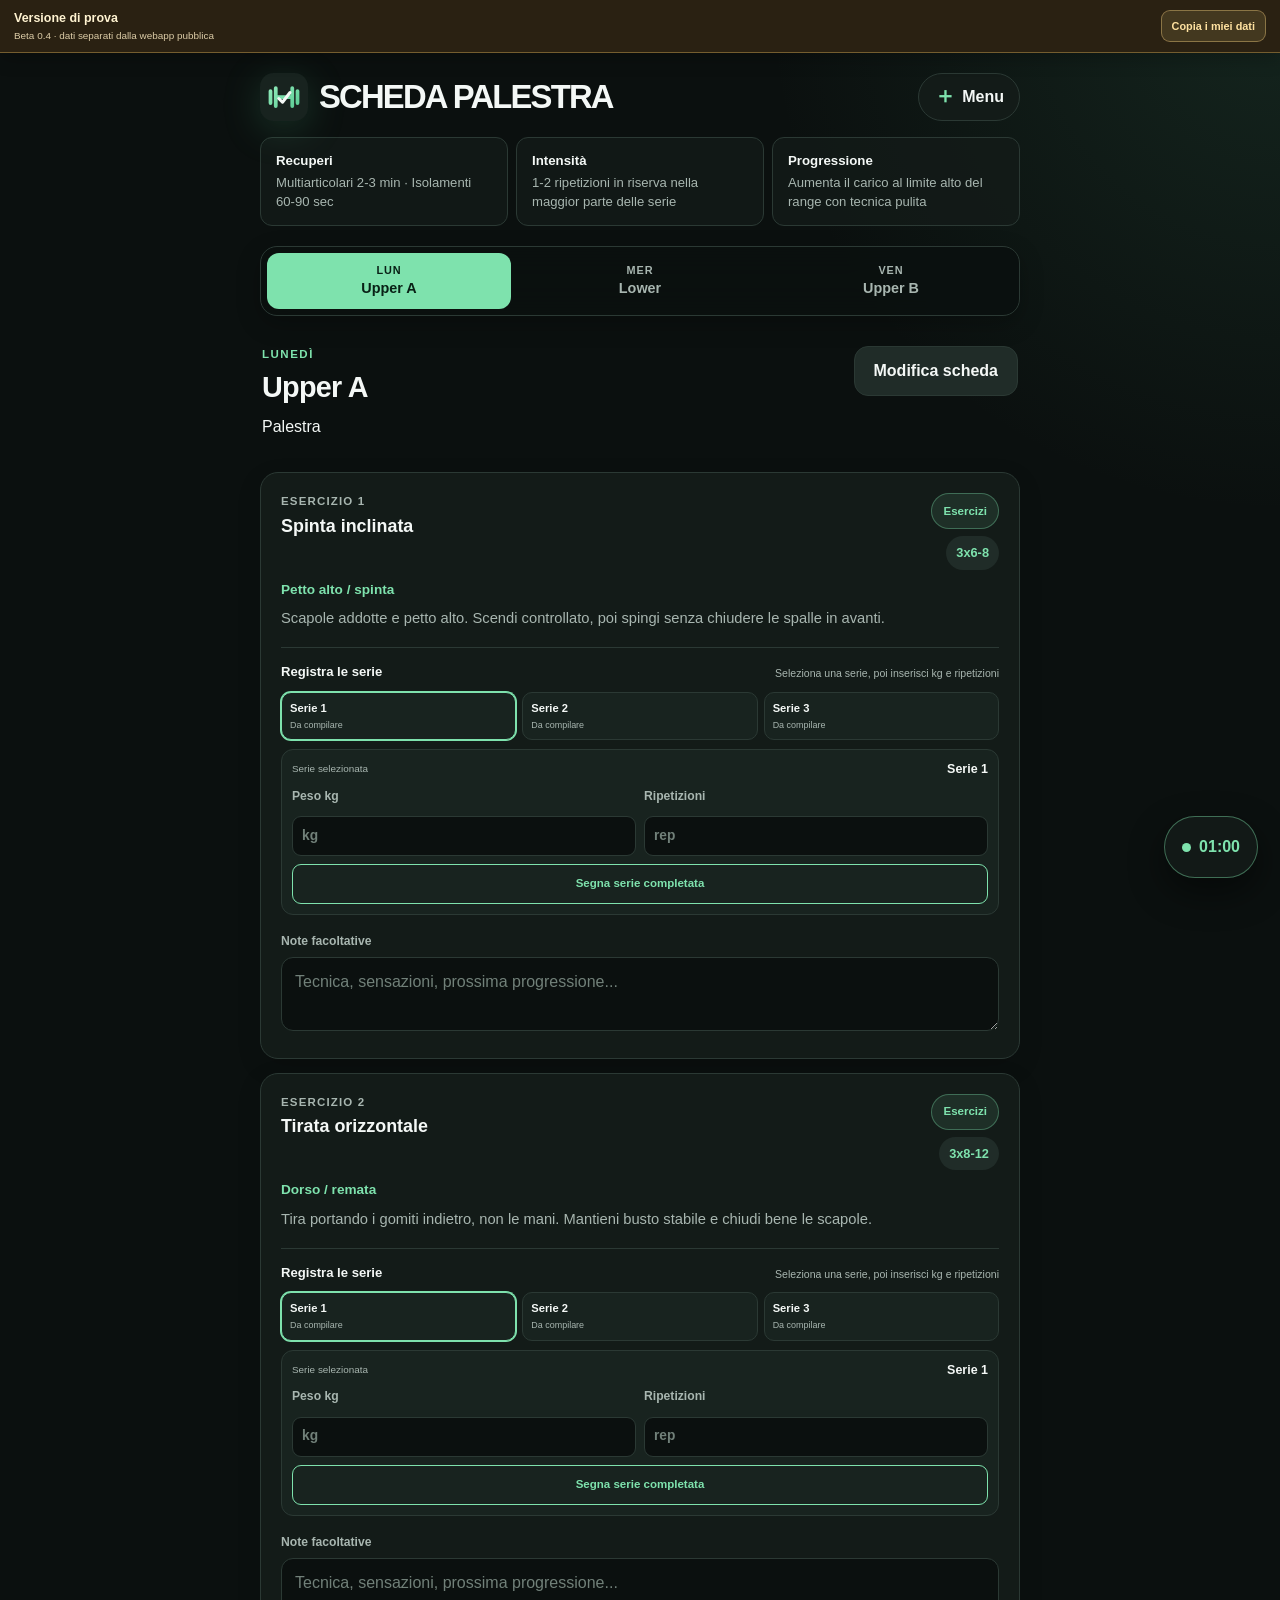
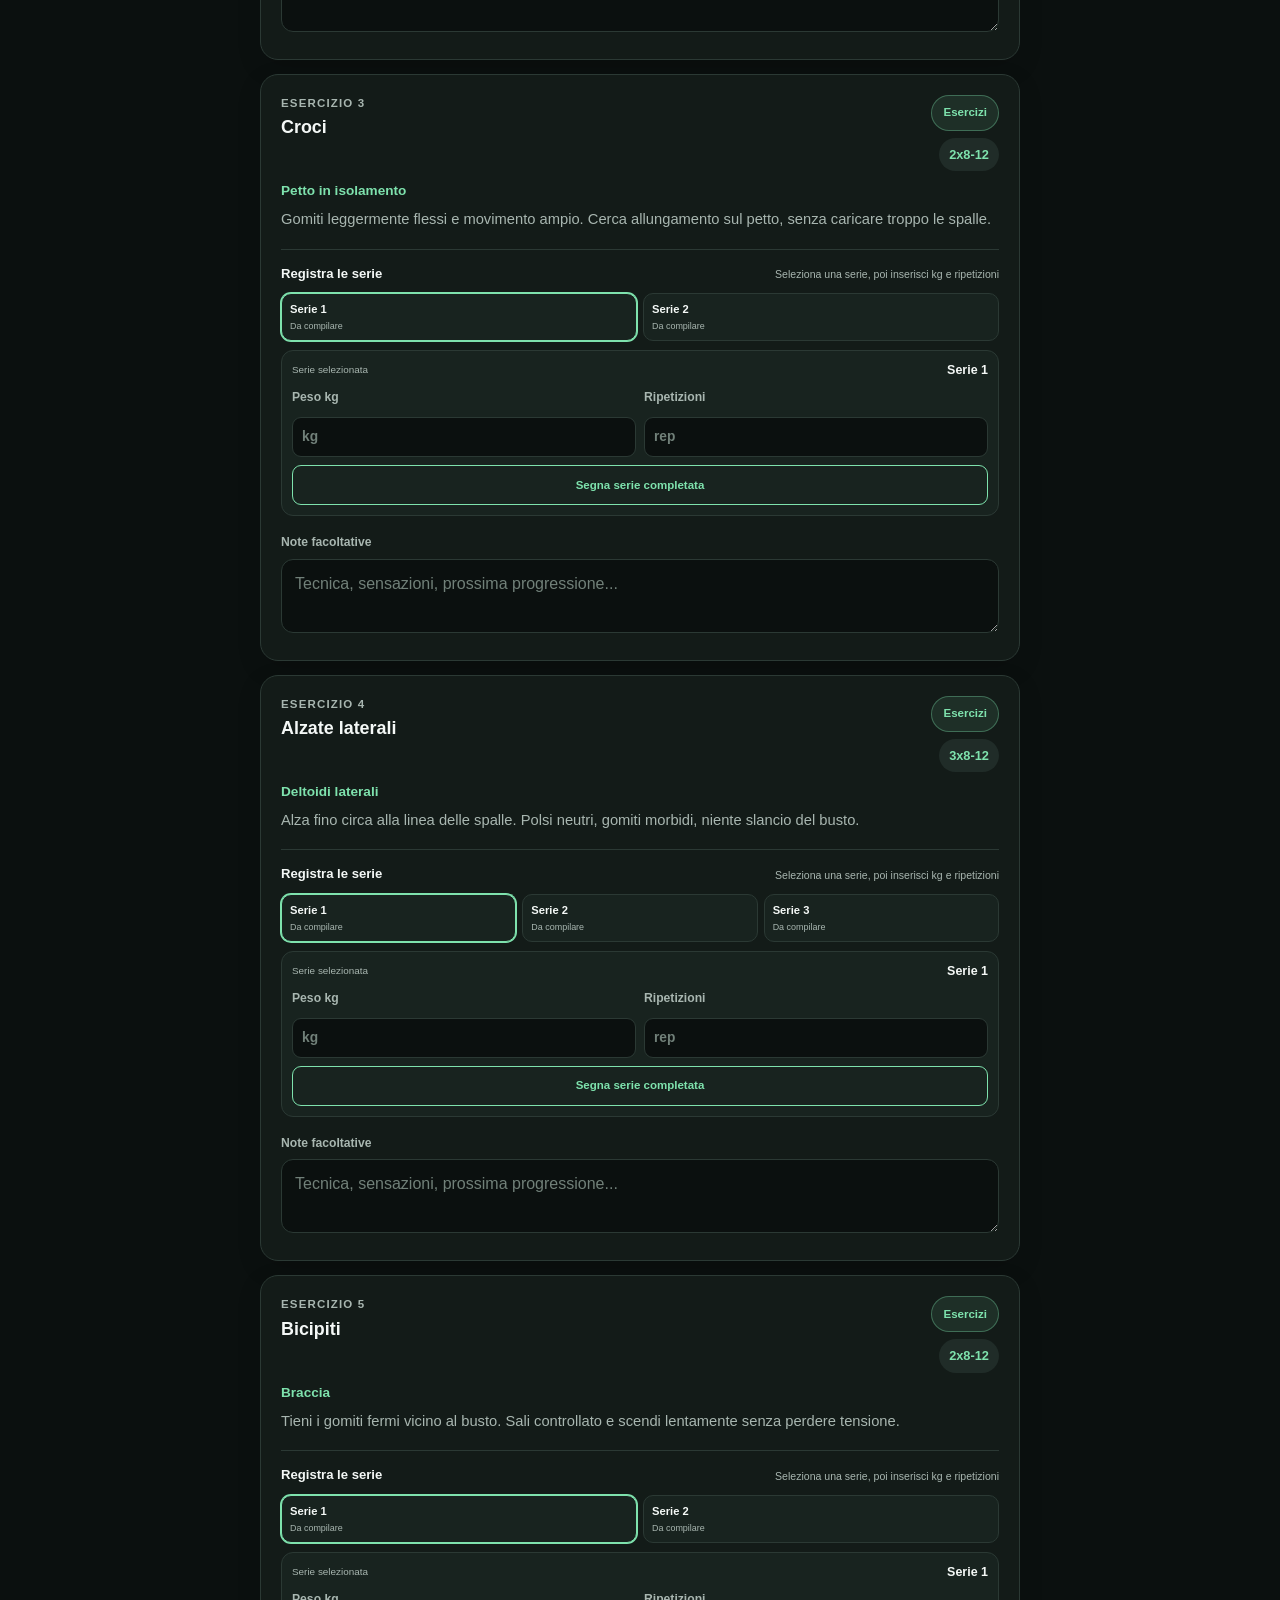
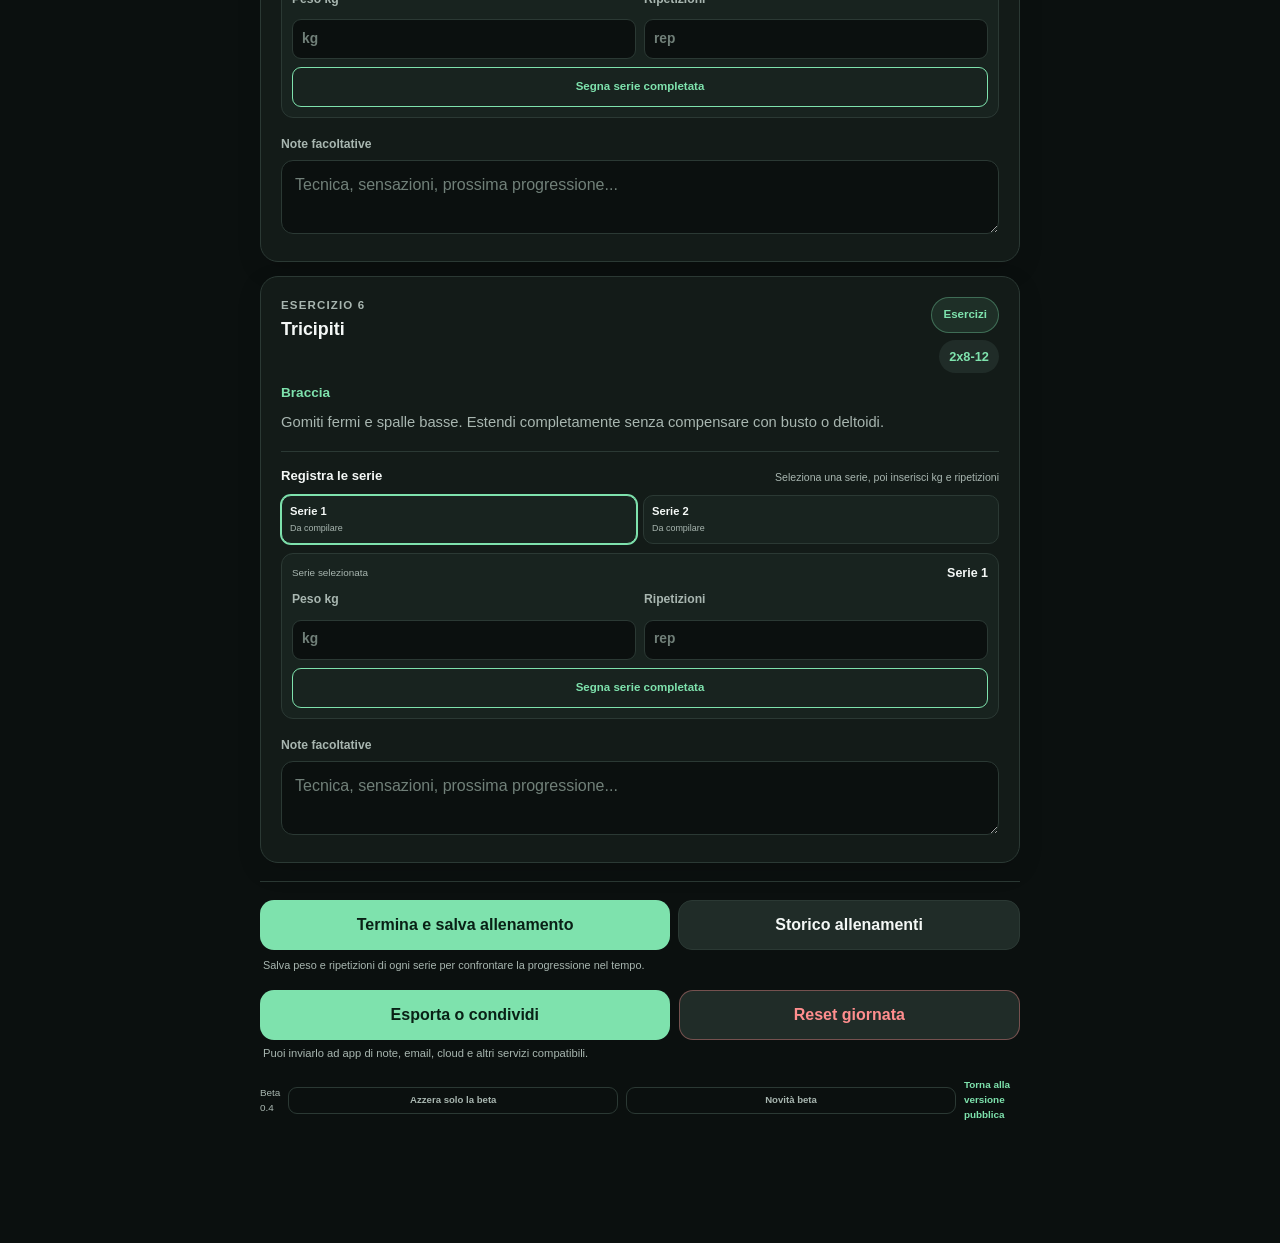
==== beta/index.html @ 784f72e2 "chore(beta): refresh final review fixes" ====
<!doctype html><html lang="it"><head><meta charset="UTF-8"><meta http-equiv="Content-Security-Policy" content="script-src 'self'; object-src 'none'; base-uri 'self'"><base href="../"><meta name="viewport" content="width=device-width,initial-scale=1,viewport-fit=cover"><meta name="theme-color" content="#2a2112"><meta name="description" content="Versione sperimentale della scheda palestra."><title>Fitness Beta</title><link rel="manifest" href="manifest.webmanifest"><link rel="stylesheet" href="style.css"><style>.notification-status{margin:10px 2px 0;color:var(--muted);font-size:.72rem}.notification-status.is-enabled{color:var(--accent)}</style><script src="beta/storage-sandbox.js?v=1"></script></head><body><header class="app-header"><div><p class="eyebrow">Scheda palestra</p><h1>Upper / Lower</h1></div><button class="icon-button" id="openMenuButton" type="button" aria-label="Apri menu esercizi"><span aria-hidden="true">＋</span><span>Menu</span></button></header><main><section class="dashboard" aria-labelledby="dashboardTitle"><div><p class="eyebrow">Oggi</p><h2 id="dashboardTitle">Il tuo prossimo allenamento</h2><p id="recommendedWorkout" class="dashboard-copy"></p></div><button id="openRecommendedButton" class="primary-button" type="button">Apri scheda</button></section><section class="quick-notes" aria-label="Indicazioni rapide"><article><strong>Recuperi</strong><span>Multiarticolari 2-3 min · Isolamenti 60-90 sec</span></article><article><strong>Intensità</strong><span>1-2 ripetizioni in riserva nella maggior parte delle serie</span></article><article><strong>Progressione</strong><span>Aumenta il carico al limite alto del range con tecnica pulita</span></article></section><nav class="workout-tabs" aria-label="Giorni di allenamento"><button class="tab-button is-active" type="button" data-day="upperA"><span>Lun</span>Upper A</button><button class="tab-button" type="button" data-day="lower"><span>Mer</span>Lower</button><button class="tab-button" type="button" data-day="upperB"><span>Ven</span>Upper B</button></nav><section class="workout-heading"><div><p class="eyebrow" id="workoutWeekday"></p><h2 id="workoutTitle"></h2><p id="workoutSubtitle"></p></div><button id="resetDayButton" class="text-button danger-text" type="button">Reset giornata</button></section><section id="exerciseList" class="exercise-list" aria-live="polite"></section><section id="lowerRotationNote" class="rotation-note" hidden><strong>Lower alternato</strong><p>Settimana A: leg extension mono + abductor. Settimana B: sissy squat + adductor.</p></section></main><aside class="timer-panel" aria-labelledby="timerTitle"><div class="timer-topline"><div><p class="eyebrow">Recupero</p><h2 id="timerTitle">Timer pausa</h2></div><output id="timerDisplay" class="timer-display" aria-live="polite">01:00</output></div><div class="timer-presets" aria-label="Durata timer"><button class="is-selected" type="button" data-seconds="60">60s</button><button type="button" data-seconds="90">90s</button><button type="button" data-seconds="120">120s</button><button type="button" data-seconds="180">180s</button></div><div class="timer-actions"><button id="timerStartButton" class="primary-button" type="button">Avvia</button><button id="timerStopButton" class="secondary-button" type="button">Stop</button><button id="timerResetButton" class="secondary-button" type="button">Reset</button></div><p id="notificationStatus" class="notification-status">Avviando il timer puoi abilitare le notifiche di sistema.</p></aside><div id="menuOverlay" class="overlay" hidden><section class="menu-sheet" role="dialog" aria-modal="true" aria-labelledby="menuTitle"><div class="sheet-header"><div><p class="eyebrow">Personalizza</p><h2 id="menuTitle">Menu esercizi</h2></div><button id="closeMenuButton" class="close-button" type="button" aria-label="Chiudi menu">×</button></div><form id="customExerciseForm" class="exercise-form"><label>Nome esercizio<input name="name" type="text" required maxlength="60" placeholder="Es. Face pull"></label><div class="form-row"><label>Giorno<select name="day" required><option value="upperA">Upper A</option><option value="lower">Lower</option><option value="upperB">Upper B</option></select></label><label>Serie × rep<input name="setsReps" type="text" required maxlength="20" placeholder="3x10-12"></label></div><label>Focus<input name="focus" type="text" maxlength="80" placeholder="Muscolo o obiettivo"></label><label>Spiegazione<textarea name="description" rows="3" maxlength="240" placeholder="Indicazioni tecniche essenziali"></textarea></label><button class="primary-button full-width" type="submit">Aggiungi esercizio</button></form><div class="custom-list-heading"><h3>Esercizi personalizzati</h3><span id="customExerciseCount">0</span></div><div id="customExerciseList" class="custom-exercise-list"></div><div class="data-actions"><button id="resetAllButton" class="danger-button" type="button">Reset completo</button></div></section></div><template id="exerciseCardTemplate"><article class="exercise-card"><div class="exercise-card-header"><div><p class="exercise-number"></p><h3 class="exercise-name"></h3></div><span class="reps-badge"></span></div><p class="exercise-focus"></p><p class="exercise-description"></p><div class="exercise-fields"><label class="weight-field"><span>Peso usato</span><div class="input-with-unit"><input class="weight-input" type="number" min="0" step="0.5" inputmode="decimal" placeholder="0"><span>kg</span></div></label><fieldset class="sets-field"><legend>Serie completate</legend><div class="set-buttons"></div></fieldset></div><label class="notes-field"><span>Note facoltative</span><textarea class="notes-input" rows="2" maxlength="300" placeholder="Tecnica, sensazioni, prossima progressione..."></textarea></label><button class="delete-custom-button danger-text" type="button" hidden>Rimuovi esercizio</button></article></template><script src="app.js"></script><script src="enhancements.js"></script><script src="gif-fix.js"></script><script src="timer-ui.js?v=8"></script><script src="ios-shortcuts-timer.js?v=7"></script><script src="variants.js?v=3"></script><script src="catalog-detail.js?v=1"></script><script src="workout-editor.js?v=2"></script><script src="exercise-catalog.js?v=1"></script><script src="drag-fix.js?v=2"></script><script src="translator-core.js?v=1"></script><script src="language-settings.js?v=3"></script><script src="compact-edit-mode.js?v=7"></script><script src="universal-exercise-editor.js?v=1"></script><script src="dynamic-workout-days.js?v=1"></script><script src="catalog-performance.js?v=1"></script><script src="settings-order.js?v=1"></script><script src="beta/beta-shell.js?v=4"></script><script src="beta/workout-history.js?v=1"></script><script src="beta/history-polish.js?v=6"></script></body></html>
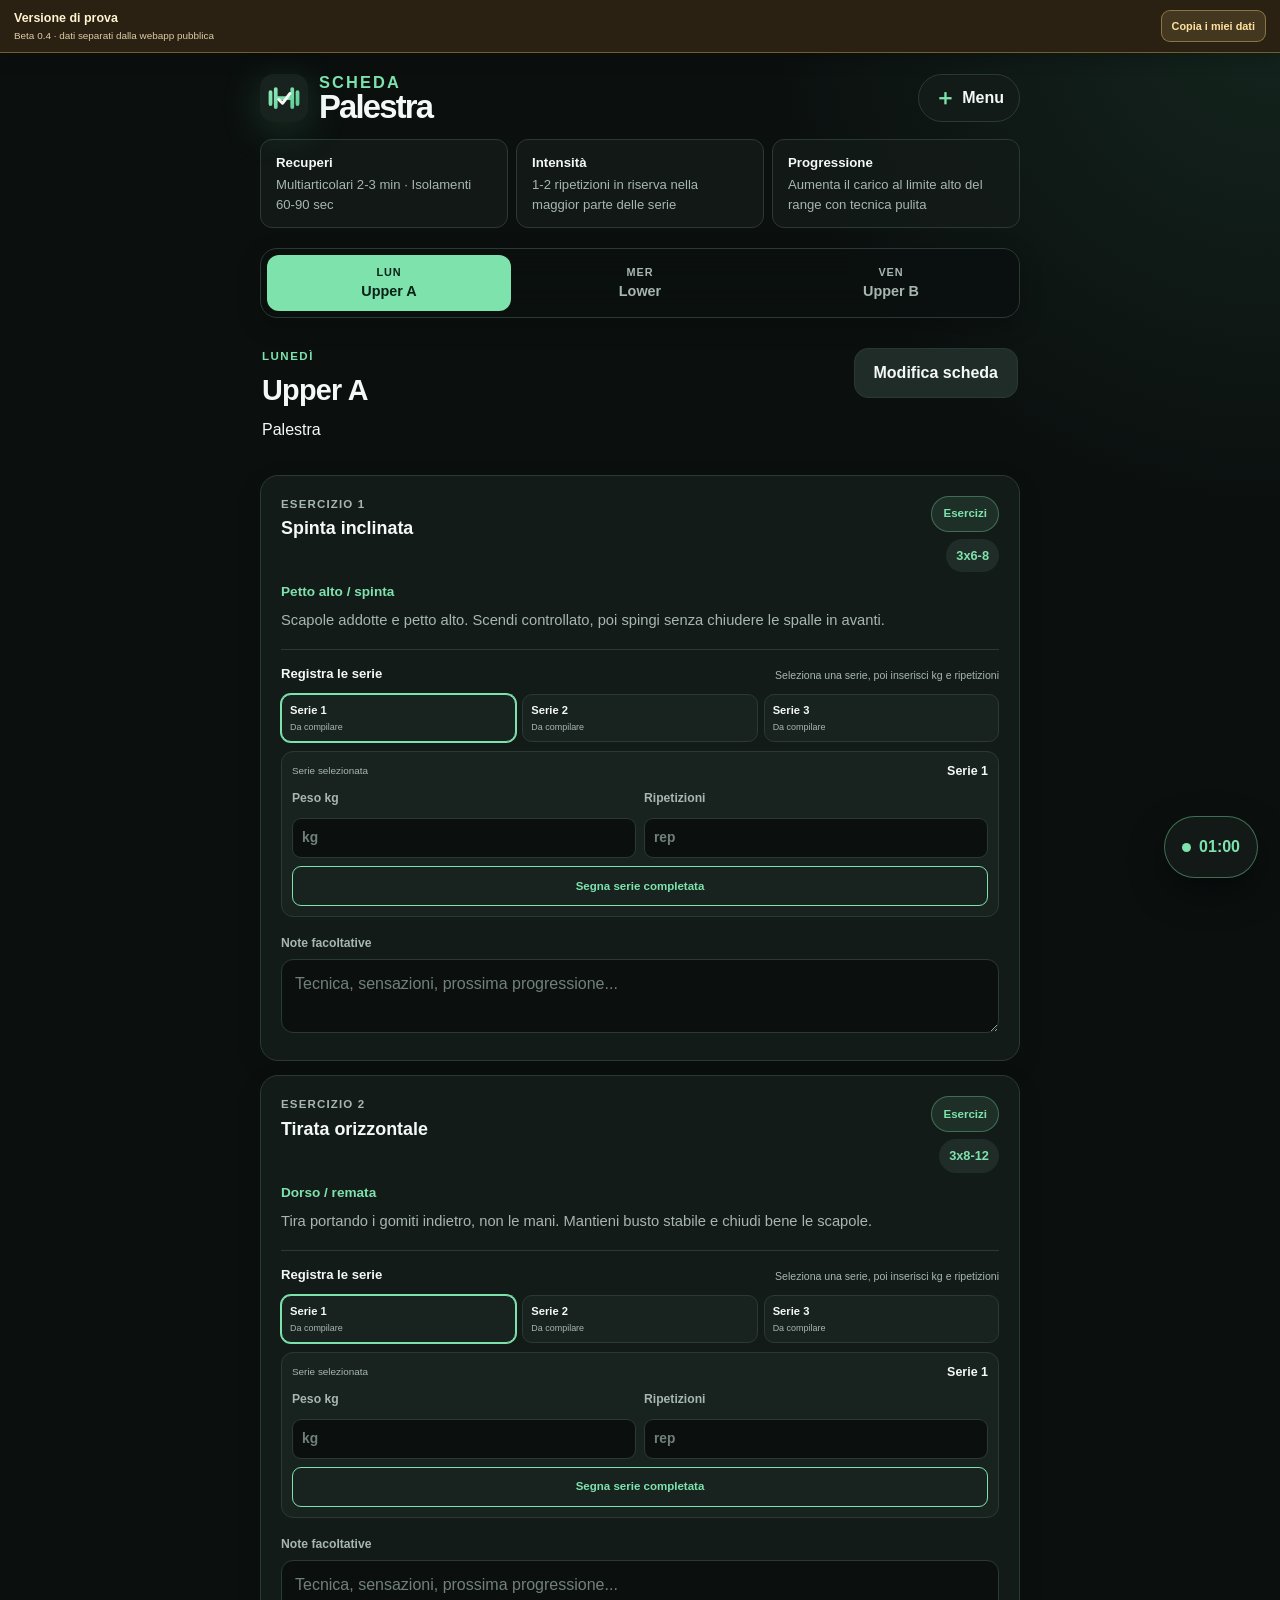
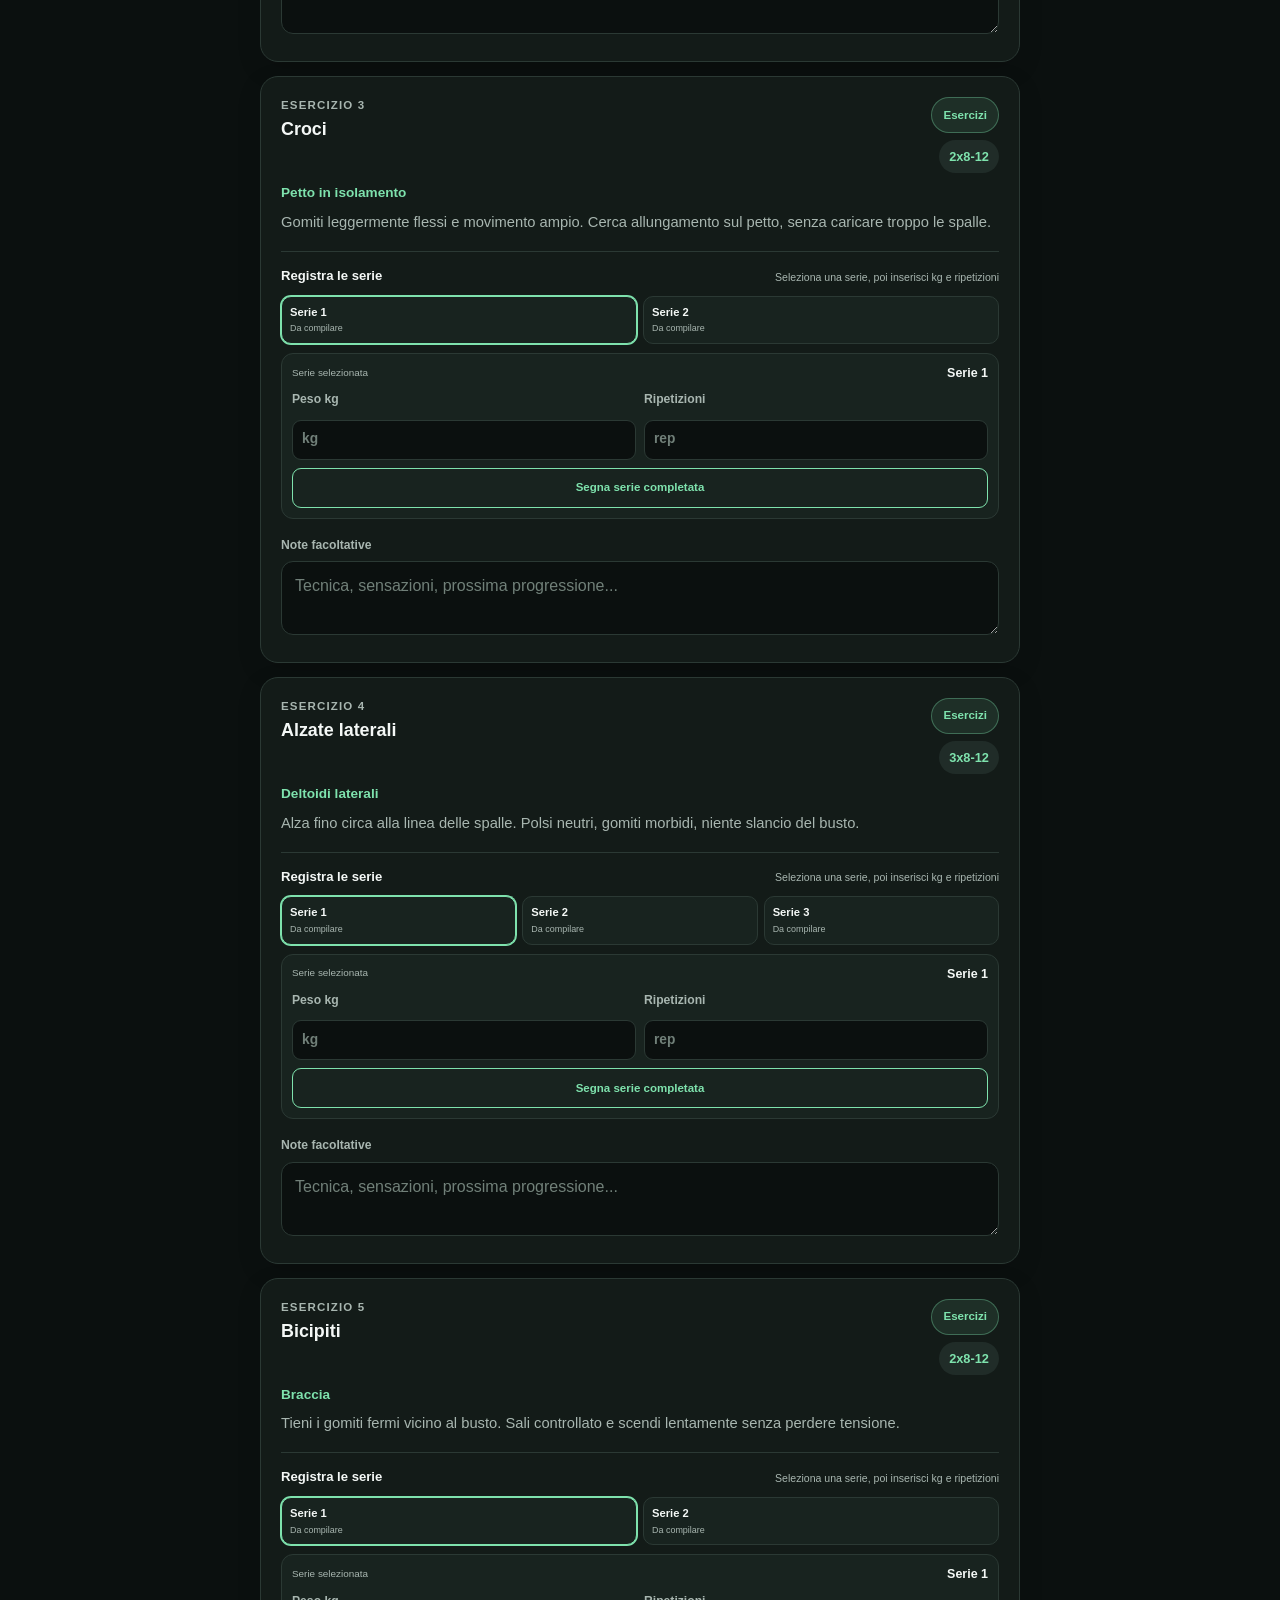
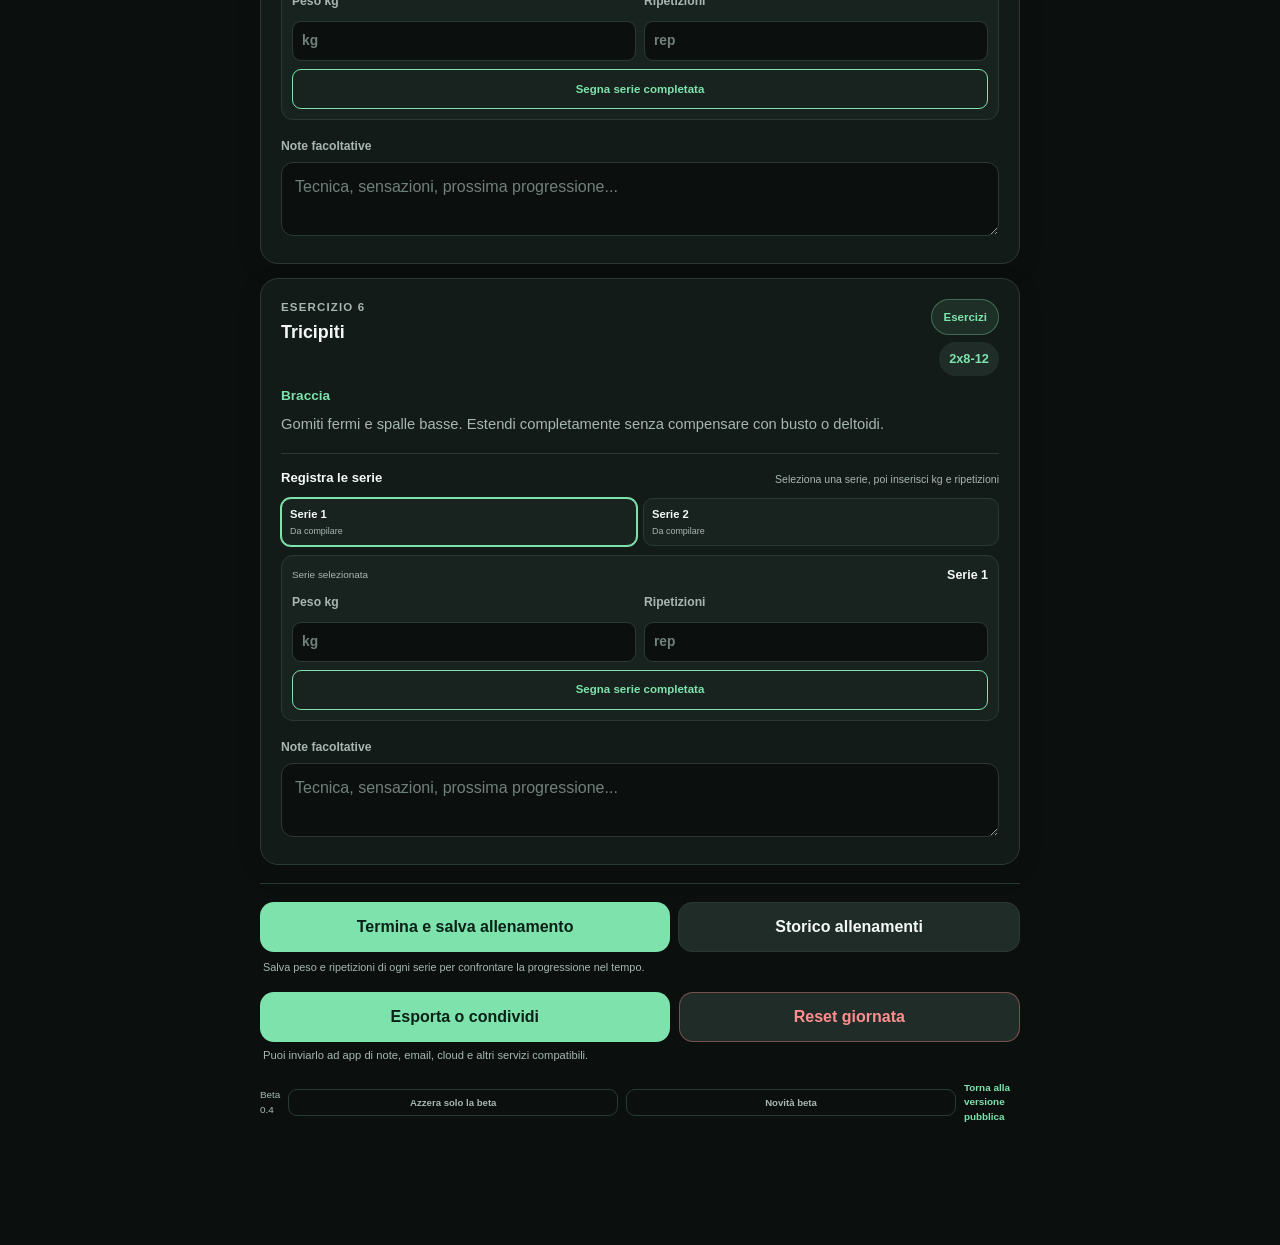
==== commit 84e0665b: "chore(beta): publish final review loader" ====
--- a/beta/index.html
+++ b/beta/index.html
@@ -1 +1 @@
-<!doctype html><html lang="it"><head><meta charset="UTF-8"><meta http-equiv="Content-Security-Policy" content="script-src 'self'; object-src 'none'; base-uri 'self'"><base href="../"><meta name="viewport" content="width=device-width,initial-scale=1,viewport-fit=cover"><meta name="theme-color" content="#2a2112"><meta name="description" content="Versione sperimentale della scheda palestra."><title>Fitness Beta</title><link rel="manifest" href="manifest.webmanifest"><link rel="stylesheet" href="style.css"><style>.notification-status{margin:10px 2px 0;color:var(--muted);font-size:.72rem}.notification-status.is-enabled{color:var(--accent)}</style><script src="beta/storage-sandbox.js?v=1"></script></head><body><header class="app-header"><div><p class="eyebrow">Scheda palestra</p><h1>Upper / Lower</h1></div><button class="icon-button" id="openMenuButton" type="button" aria-label="Apri menu esercizi"><span aria-hidden="true">＋</span><span>Menu</span></button></header><main><section class="dashboard" aria-labelledby="dashboardTitle"><div><p class="eyebrow">Oggi</p><h2 id="dashboardTitle">Il tuo prossimo allenamento</h2><p id="recommendedWorkout" class="dashboard-copy"></p></div><button id="openRecommendedButton" class="primary-button" type="button">Apri scheda</button></section><section class="quick-notes" aria-label="Indicazioni rapide"><article><strong>Recuperi</strong><span>Multiarticolari 2-3 min · Isolamenti 60-90 sec</span></article><article><strong>Intensità</strong><span>1-2 ripetizioni in riserva nella maggior parte delle serie</span></article><article><strong>Progressione</strong><span>Aumenta il carico al limite alto del range con tecnica pulita</span></article></section><nav class="workout-tabs" aria-label="Giorni di allenamento"><button class="tab-button is-active" type="button" data-day="upperA"><span>Lun</span>Upper A</button><button class="tab-button" type="button" data-day="lower"><span>Mer</span>Lower</button><button class="tab-button" type="button" data-day="upperB"><span>Ven</span>Upper B</button></nav><section class="workout-heading"><div><p class="eyebrow" id="workoutWeekday"></p><h2 id="workoutTitle"></h2><p id="workoutSubtitle"></p></div><button id="resetDayButton" class="text-button danger-text" type="button">Reset giornata</button></section><section id="exerciseList" class="exercise-list" aria-live="polite"></section><section id="lowerRotationNote" class="rotation-note" hidden><strong>Lower alternato</strong><p>Settimana A: leg extension mono + abductor. Settimana B: sissy squat + adductor.</p></section></main><aside class="timer-panel" aria-labelledby="timerTitle"><div class="timer-topline"><div><p class="eyebrow">Recupero</p><h2 id="timerTitle">Timer pausa</h2></div><output id="timerDisplay" class="timer-display" aria-live="polite">01:00</output></div><div class="timer-presets" aria-label="Durata timer"><button class="is-selected" type="button" data-seconds="60">60s</button><button type="button" data-seconds="90">90s</button><button type="button" data-seconds="120">120s</button><button type="button" data-seconds="180">180s</button></div><div class="timer-actions"><button id="timerStartButton" class="primary-button" type="button">Avvia</button><button id="timerStopButton" class="secondary-button" type="button">Stop</button><button id="timerResetButton" class="secondary-button" type="button">Reset</button></div><p id="notificationStatus" class="notification-status">Avviando il timer puoi abilitare le notifiche di sistema.</p></aside><div id="menuOverlay" class="overlay" hidden><section class="menu-sheet" role="dialog" aria-modal="true" aria-labelledby="menuTitle"><div class="sheet-header"><div><p class="eyebrow">Personalizza</p><h2 id="menuTitle">Menu esercizi</h2></div><button id="closeMenuButton" class="close-button" type="button" aria-label="Chiudi menu">×</button></div><form id="customExerciseForm" class="exercise-form"><label>Nome esercizio<input name="name" type="text" required maxlength="60" placeholder="Es. Face pull"></label><div class="form-row"><label>Giorno<select name="day" required><option value="upperA">Upper A</option><option value="lower">Lower</option><option value="upperB">Upper B</option></select></label><label>Serie × rep<input name="setsReps" type="text" required maxlength="20" placeholder="3x10-12"></label></div><label>Focus<input name="focus" type="text" maxlength="80" placeholder="Muscolo o obiettivo"></label><label>Spiegazione<textarea name="description" rows="3" maxlength="240" placeholder="Indicazioni tecniche essenziali"></textarea></label><button class="primary-button full-width" type="submit">Aggiungi esercizio</button></form><div class="custom-list-heading"><h3>Esercizi personalizzati</h3><span id="customExerciseCount">0</span></div><div id="customExerciseList" class="custom-exercise-list"></div><div class="data-actions"><button id="resetAllButton" class="danger-button" type="button">Reset completo</button></div></section></div><template id="exerciseCardTemplate"><article class="exercise-card"><div class="exercise-card-header"><div><p class="exercise-number"></p><h3 class="exercise-name"></h3></div><span class="reps-badge"></span></div><p class="exercise-focus"></p><p class="exercise-description"></p><div class="exercise-fields"><label class="weight-field"><span>Peso usato</span><div class="input-with-unit"><input class="weight-input" type="number" min="0" step="0.5" inputmode="decimal" placeholder="0"><span>kg</span></div></label><fieldset class="sets-field"><legend>Serie completate</legend><div class="set-buttons"></div></fieldset></div><label class="notes-field"><span>Note facoltative</span><textarea class="notes-input" rows="2" maxlength="300" placeholder="Tecnica, sensazioni, prossima progressione..."></textarea></label><button class="delete-custom-button danger-text" type="button" hidden>Rimuovi esercizio</button></article></template><script src="app.js"></script><script src="enhancements.js"></script><script src="gif-fix.js"></script><script src="timer-ui.js?v=8"></script><script src="ios-shortcuts-timer.js?v=7"></script><script src="variants.js?v=3"></script><script src="catalog-detail.js?v=1"></script><script src="workout-editor.js?v=2"></script><script src="exercise-catalog.js?v=1"></script><script src="drag-fix.js?v=2"></script><script src="translator-core.js?v=1"></script><script src="language-settings.js?v=3"></script><script src="compact-edit-mode.js?v=7"></script><script src="universal-exercise-editor.js?v=1"></script><script src="dynamic-workout-days.js?v=1"></script><script src="catalog-performance.js?v=1"></script><script src="settings-order.js?v=1"></script><script src="beta/beta-shell.js?v=4"></script><script src="beta/workout-history.js?v=1"></script><script src="beta/history-polish.js?v=6"></script></body></html>+<!doctype html><html lang="it"><head><meta charset="UTF-8"><meta http-equiv="Content-Security-Policy" content="script-src 'self'; object-src 'none'; base-uri 'self'"><base href="../"><meta name="viewport" content="width=device-width,initial-scale=1,viewport-fit=cover"><meta name="theme-color" content="#2a2112"><meta name="description" content="Versione sperimentale della scheda palestra."><title>Fitness Beta</title><link rel="manifest" href="manifest.webmanifest"><link rel="stylesheet" href="style.css"><style>.notification-status{margin:10px 2px 0;color:var(--muted);font-size:.72rem}.notification-status.is-enabled{color:var(--accent)}</style><script src="beta/storage-sandbox.js?v=1"></script></head><body><header class="app-header"><div><p class="eyebrow">Scheda palestra</p><h1>Upper / Lower</h1></div><button class="icon-button" id="openMenuButton" type="button" aria-label="Apri menu esercizi"><span aria-hidden="true">＋</span><span>Menu</span></button></header><main><section class="dashboard" aria-labelledby="dashboardTitle"><div><p class="eyebrow">Oggi</p><h2 id="dashboardTitle">Il tuo prossimo allenamento</h2><p id="recommendedWorkout" class="dashboard-copy"></p></div><button id="openRecommendedButton" class="primary-button" type="button">Apri scheda</button></section><section class="quick-notes" aria-label="Indicazioni rapide"><article><strong>Recuperi</strong><span>Multiarticolari 2-3 min · Isolamenti 60-90 sec</span></article><article><strong>Intensità</strong><span>1-2 ripetizioni in riserva nella maggior parte delle serie</span></article><article><strong>Progressione</strong><span>Aumenta il carico al limite alto del range con tecnica pulita</span></article></section><nav class="workout-tabs" aria-label="Giorni di allenamento"><button class="tab-button is-active" type="button" data-day="upperA"><span>Lun</span>Upper A</button><button class="tab-button" type="button" data-day="lower"><span>Mer</span>Lower</button><button class="tab-button" type="button" data-day="upperB"><span>Ven</span>Upper B</button></nav><section class="workout-heading"><div><p class="eyebrow" id="workoutWeekday"></p><h2 id="workoutTitle"></h2><p id="workoutSubtitle"></p></div><button id="resetDayButton" class="text-button danger-text" type="button">Reset giornata</button></section><section id="exerciseList" class="exercise-list" aria-live="polite"></section><section id="lowerRotationNote" class="rotation-note" hidden><strong>Lower alternato</strong><p>Settimana A: leg extension mono + abductor. Settimana B: sissy squat + adductor.</p></section></main><aside class="timer-panel" aria-labelledby="timerTitle"><div class="timer-topline"><div><p class="eyebrow">Recupero</p><h2 id="timerTitle">Timer pausa</h2></div><output id="timerDisplay" class="timer-display" aria-live="polite">01:00</output></div><div class="timer-presets" aria-label="Durata timer"><button class="is-selected" type="button" data-seconds="60">60s</button><button type="button" data-seconds="90">90s</button><button type="button" data-seconds="120">120s</button><button type="button" data-seconds="180">180s</button></div><div class="timer-actions"><button id="timerStartButton" class="primary-button" type="button">Avvia</button><button id="timerStopButton" class="secondary-button" type="button">Stop</button><button id="timerResetButton" class="secondary-button" type="button">Reset</button></div><p id="notificationStatus" class="notification-status">Avviando il timer puoi abilitare le notifiche di sistema.</p></aside><div id="menuOverlay" class="overlay" hidden><section class="menu-sheet" role="dialog" aria-modal="true" aria-labelledby="menuTitle"><div class="sheet-header"><div><p class="eyebrow">Personalizza</p><h2 id="menuTitle">Menu esercizi</h2></div><button id="closeMenuButton" class="close-button" type="button" aria-label="Chiudi menu">×</button></div><form id="customExerciseForm" class="exercise-form"><label>Nome esercizio<input name="name" type="text" required maxlength="60" placeholder="Es. Face pull"></label><div class="form-row"><label>Giorno<select name="day" required><option value="upperA">Upper A</option><option value="lower">Lower</option><option value="upperB">Upper B</option></select></label><label>Serie × rep<input name="setsReps" type="text" required maxlength="20" placeholder="3x10-12"></label></div><label>Focus<input name="focus" type="text" maxlength="80" placeholder="Muscolo o obiettivo"></label><label>Spiegazione<textarea name="description" rows="3" maxlength="240" placeholder="Indicazioni tecniche essenziali"></textarea></label><button class="primary-button full-width" type="submit">Aggiungi esercizio</button></form><div class="custom-list-heading"><h3>Esercizi personalizzati</h3><span id="customExerciseCount">0</span></div><div id="customExerciseList" class="custom-exercise-list"></div><div class="data-actions"><button id="resetAllButton" class="danger-button" type="button">Reset completo</button></div></section></div><template id="exerciseCardTemplate"><article class="exercise-card"><div class="exercise-card-header"><div><p class="exercise-number"></p><h3 class="exercise-name"></h3></div><span class="reps-badge"></span></div><p class="exercise-focus"></p><p class="exercise-description"></p><div class="exercise-fields"><label class="weight-field"><span>Peso usato</span><div class="input-with-unit"><input class="weight-input" type="number" min="0" step="0.5" inputmode="decimal" placeholder="0"><span>kg</span></div></label><fieldset class="sets-field"><legend>Serie completate</legend><div class="set-buttons"></div></fieldset></div><label class="notes-field"><span>Note facoltative</span><textarea class="notes-input" rows="2" maxlength="300" placeholder="Tecnica, sensazioni, prossima progressione..."></textarea></label><button class="delete-custom-button danger-text" type="button" hidden>Rimuovi esercizio</button></article></template><script src="app.js"></script><script src="enhancements.js"></script><script src="gif-fix.js"></script><script src="timer-ui.js?v=8"></script><script src="ios-shortcuts-timer.js?v=7"></script><script src="variants.js?v=3"></script><script src="catalog-detail.js?v=1"></script><script src="workout-editor.js?v=2"></script><script src="exercise-catalog.js?v=1"></script><script src="drag-fix.js?v=2"></script><script src="translator-core.js?v=1"></script><script src="language-settings.js?v=3"></script><script src="compact-edit-mode.js?v=7"></script><script src="universal-exercise-editor.js?v=1"></script><script src="dynamic-workout-days.js?v=1"></script><script src="catalog-performance.js?v=1"></script><script src="settings-order.js?v=1"></script><script src="beta/beta-shell.js?v=4"></script><script src="beta/workout-history.js?v=1"></script><script src="beta/history-polish.js?v=7"></script></body></html>
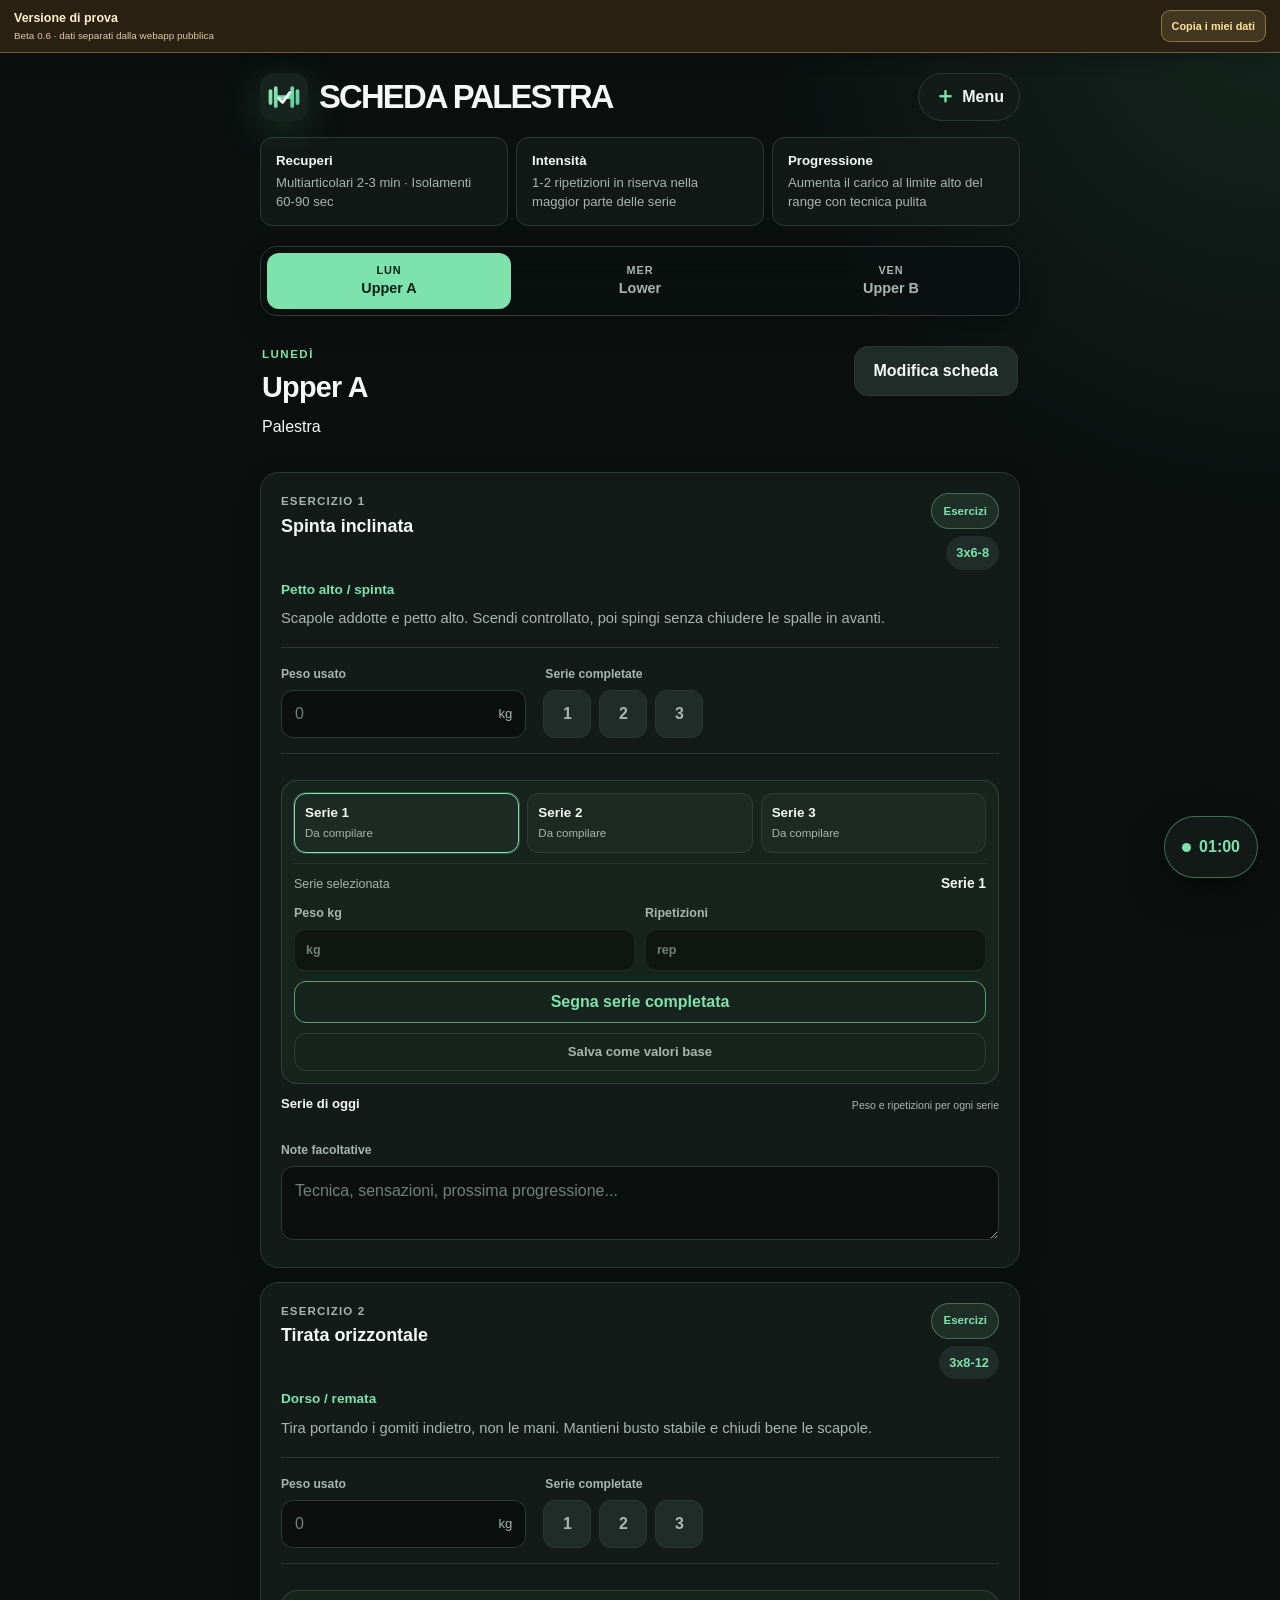
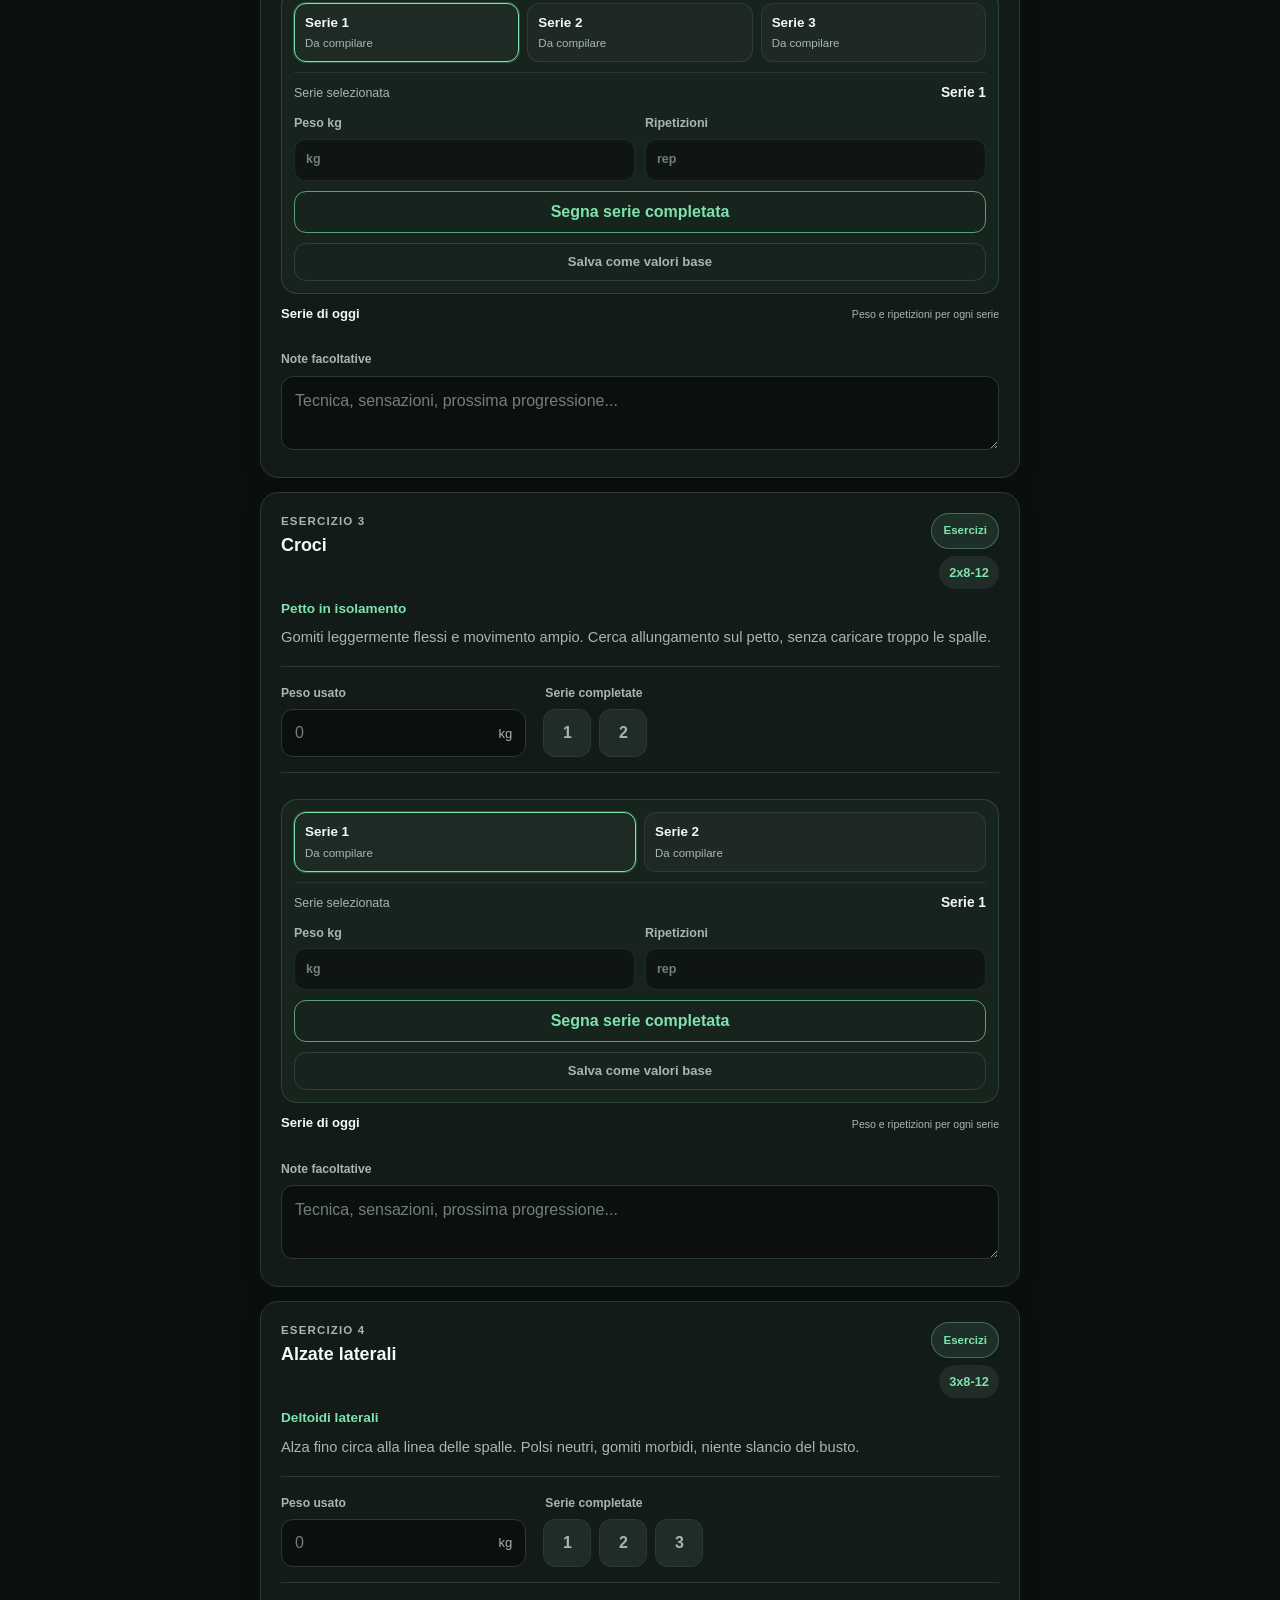
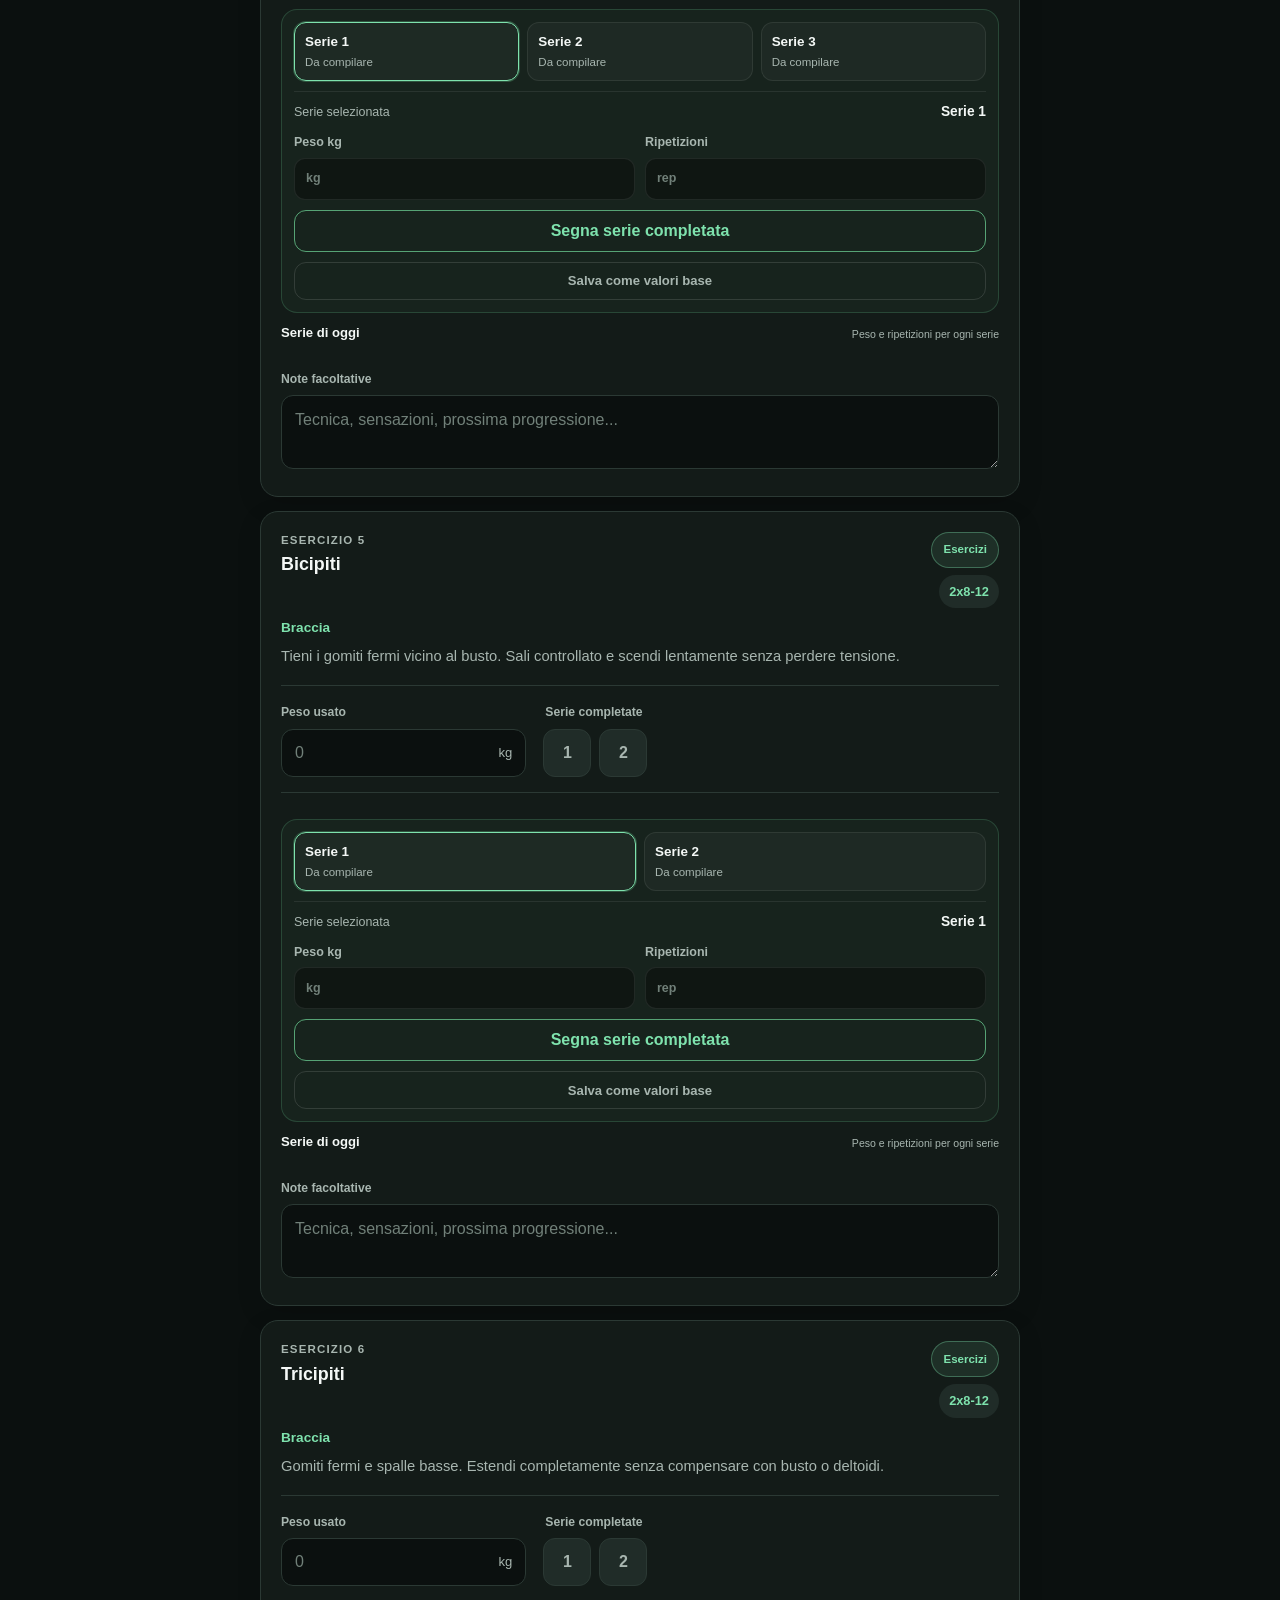
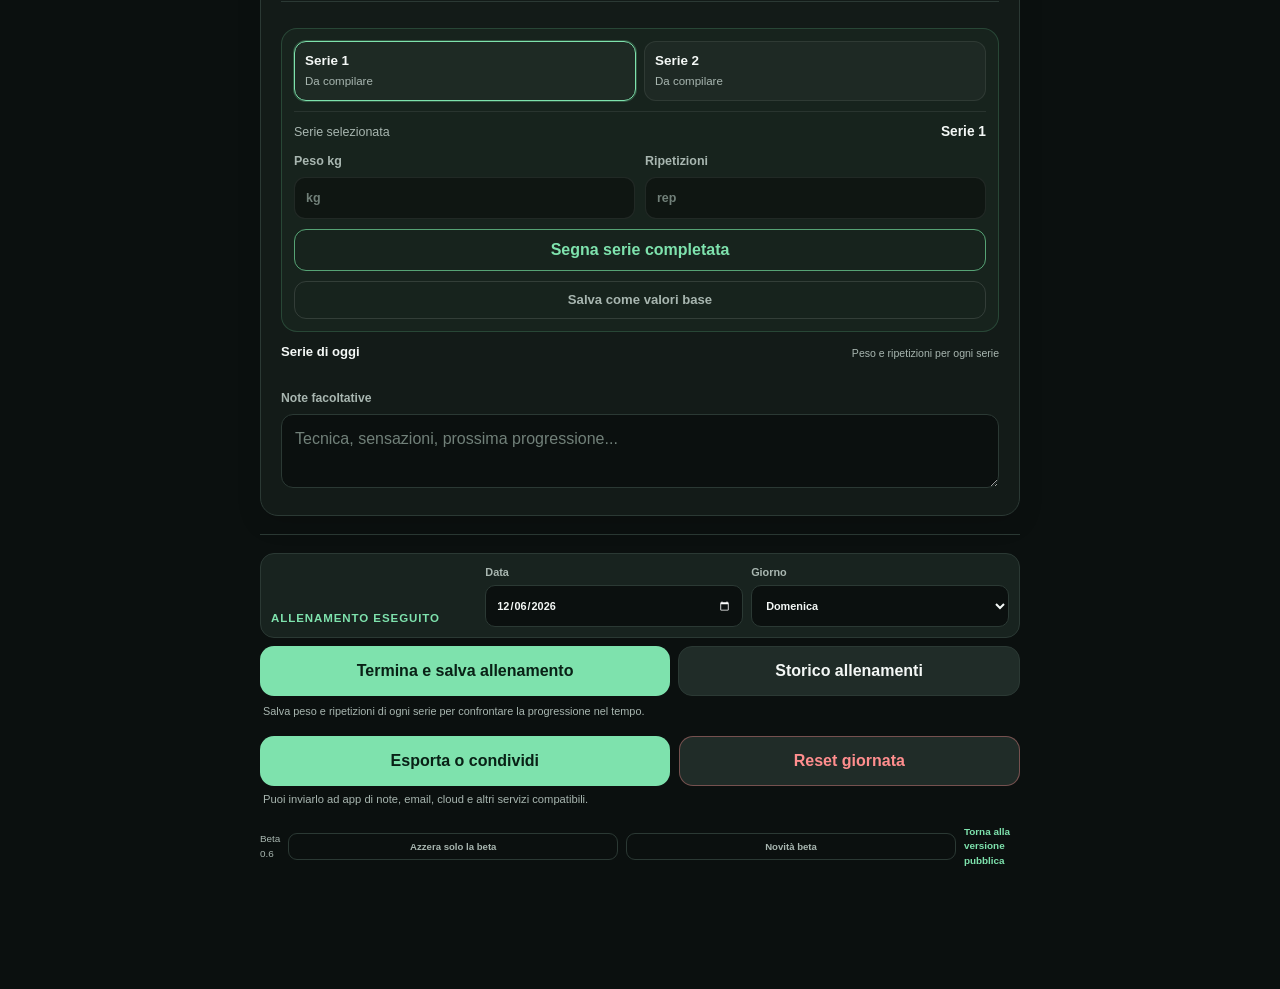
==== commit 6fc0f7ee: "Refresh beta script versions" ====
--- a/beta/index.html
+++ b/beta/index.html
@@ -1 +1 @@
-<!doctype html><html lang="it"><head><meta charset="UTF-8"><meta http-equiv="Content-Security-Policy" content="script-src 'self'; object-src 'none'; base-uri 'self'"><base href="../"><meta name="viewport" content="width=device-width,initial-scale=1,viewport-fit=cover"><meta name="theme-color" content="#2a2112"><meta name="description" content="Versione sperimentale della scheda palestra."><title>Fitness Beta</title><link rel="manifest" href="manifest.webmanifest"><link rel="stylesheet" href="style.css"><style>.notification-status{margin:10px 2px 0;color:var(--muted);font-size:.72rem}.notification-status.is-enabled{color:var(--accent)}</style><script src="beta/storage-sandbox.js?v=1"></script></head><body><header class="app-header"><div><p class="eyebrow">Scheda palestra</p><h1>Upper / Lower</h1></div><button class="icon-button" id="openMenuButton" type="button" aria-label="Apri menu esercizi"><span aria-hidden="true">＋</span><span>Menu</span></button></header><main><section class="dashboard" aria-labelledby="dashboardTitle"><div><p class="eyebrow">Oggi</p><h2 id="dashboardTitle">Il tuo prossimo allenamento</h2><p id="recommendedWorkout" class="dashboard-copy"></p></div><button id="openRecommendedButton" class="primary-button" type="button">Apri scheda</button></section><section class="quick-notes" aria-label="Indicazioni rapide"><article><strong>Recuperi</strong><span>Multiarticolari 2-3 min · Isolamenti 60-90 sec</span></article><article><strong>Intensità</strong><span>1-2 ripetizioni in riserva nella maggior parte delle serie</span></article><article><strong>Progressione</strong><span>Aumenta il carico al limite alto del range con tecnica pulita</span></article></section><nav class="workout-tabs" aria-label="Giorni di allenamento"><button class="tab-button is-active" type="button" data-day="upperA"><span>Lun</span>Upper A</button><button class="tab-button" type="button" data-day="lower"><span>Mer</span>Lower</button><button class="tab-button" type="button" data-day="upperB"><span>Ven</span>Upper B</button></nav><section class="workout-heading"><div><p class="eyebrow" id="workoutWeekday"></p><h2 id="workoutTitle"></h2><p id="workoutSubtitle"></p></div><button id="resetDayButton" class="text-button danger-text" type="button">Reset giornata</button></section><section id="exerciseList" class="exercise-list" aria-live="polite"></section><section id="lowerRotationNote" class="rotation-note" hidden><strong>Lower alternato</strong><p>Settimana A: leg extension mono + abductor. Settimana B: sissy squat + adductor.</p></section></main><aside class="timer-panel" aria-labelledby="timerTitle"><div class="timer-topline"><div><p class="eyebrow">Recupero</p><h2 id="timerTitle">Timer pausa</h2></div><output id="timerDisplay" class="timer-display" aria-live="polite">01:00</output></div><div class="timer-presets" aria-label="Durata timer"><button class="is-selected" type="button" data-seconds="60">60s</button><button type="button" data-seconds="90">90s</button><button type="button" data-seconds="120">120s</button><button type="button" data-seconds="180">180s</button></div><div class="timer-actions"><button id="timerStartButton" class="primary-button" type="button">Avvia</button><button id="timerStopButton" class="secondary-button" type="button">Stop</button><button id="timerResetButton" class="secondary-button" type="button">Reset</button></div><p id="notificationStatus" class="notification-status">Avviando il timer puoi abilitare le notifiche di sistema.</p></aside><div id="menuOverlay" class="overlay" hidden><section class="menu-sheet" role="dialog" aria-modal="true" aria-labelledby="menuTitle"><div class="sheet-header"><div><p class="eyebrow">Personalizza</p><h2 id="menuTitle">Menu esercizi</h2></div><button id="closeMenuButton" class="close-button" type="button" aria-label="Chiudi menu">×</button></div><form id="customExerciseForm" class="exercise-form"><label>Nome esercizio<input name="name" type="text" required maxlength="60" placeholder="Es. Face pull"></label><div class="form-row"><label>Giorno<select name="day" required><option value="upperA">Upper A</option><option value="lower">Lower</option><option value="upperB">Upper B</option></select></label><label>Serie × rep<input name="setsReps" type="text" required maxlength="20" placeholder="3x10-12"></label></div><label>Focus<input name="focus" type="text" maxlength="80" placeholder="Muscolo o obiettivo"></label><label>Spiegazione<textarea name="description" rows="3" maxlength="240" placeholder="Indicazioni tecniche essenziali"></textarea></label><button class="primary-button full-width" type="submit">Aggiungi esercizio</button></form><div class="custom-list-heading"><h3>Esercizi personalizzati</h3><span id="customExerciseCount">0</span></div><div id="customExerciseList" class="custom-exercise-list"></div><div class="data-actions"><button id="resetAllButton" class="danger-button" type="button">Reset completo</button></div></section></div><template id="exerciseCardTemplate"><article class="exercise-card"><div class="exercise-card-header"><div><p class="exercise-number"></p><h3 class="exercise-name"></h3></div><span class="reps-badge"></span></div><p class="exercise-focus"></p><p class="exercise-description"></p><div class="exercise-fields"><label class="weight-field"><span>Peso usato</span><div class="input-with-unit"><input class="weight-input" type="number" min="0" step="0.5" inputmode="decimal" placeholder="0"><span>kg</span></div></label><fieldset class="sets-field"><legend>Serie completate</legend><div class="set-buttons"></div></fieldset></div><label class="notes-field"><span>Note facoltative</span><textarea class="notes-input" rows="2" maxlength="300" placeholder="Tecnica, sensazioni, prossima progressione..."></textarea></label><button class="delete-custom-button danger-text" type="button" hidden>Rimuovi esercizio</button></article></template><script src="app.js"></script><script src="enhancements.js"></script><script src="gif-fix.js"></script><script src="timer-ui.js?v=8"></script><script src="ios-shortcuts-timer.js?v=7"></script><script src="variants.js?v=3"></script><script src="catalog-detail.js?v=1"></script><script src="workout-editor.js?v=2"></script><script src="exercise-catalog.js?v=1"></script><script src="drag-fix.js?v=2"></script><script src="translator-core.js?v=1"></script><script src="language-settings.js?v=3"></script><script src="compact-edit-mode.js?v=7"></script><script src="universal-exercise-editor.js?v=1"></script><script src="dynamic-workout-days.js?v=1"></script><script src="catalog-performance.js?v=1"></script><script src="settings-order.js?v=1"></script><script src="beta/beta-shell.js?v=4"></script><script src="beta/workout-history.js?v=1"></script><script src="beta/history-polish.js?v=7"></script></body></html>+<!doctype html><html lang="it"><head><meta charset="UTF-8"><meta http-equiv="Content-Security-Policy" content="script-src 'self'; object-src 'none'; base-uri 'self'"><base href="../"><meta name="viewport" content="width=device-width,initial-scale=1,viewport-fit=cover"><meta name="theme-color" content="#2a2112"><meta name="description" content="Versione sperimentale della scheda palestra."><title>Fitness Beta</title><link rel="manifest" href="manifest.webmanifest"><link rel="stylesheet" href="style.css"><style>.notification-status{margin:10px 2px 0;color:var(--muted);font-size:.72rem}.notification-status.is-enabled{color:var(--accent)}</style><script src="beta/storage-sandbox.js?v=1"></script></head><body><header class="app-header"><div><p class="eyebrow">Scheda palestra</p><h1>Upper / Lower</h1></div><button class="icon-button" id="openMenuButton" type="button" aria-label="Apri menu esercizi"><span aria-hidden="true">＋</span><span>Menu</span></button></header><main><section class="dashboard" aria-labelledby="dashboardTitle"><div><p class="eyebrow">Oggi</p><h2 id="dashboardTitle">Il tuo prossimo allenamento</h2><p id="recommendedWorkout" class="dashboard-copy"></p></div><button id="openRecommendedButton" class="primary-button" type="button">Apri scheda</button></section><section class="quick-notes" aria-label="Indicazioni rapide"><article><strong>Recuperi</strong><span>Multiarticolari 2-3 min · Isolamenti 60-90 sec</span></article><article><strong>Intensità</strong><span>1-2 ripetizioni in riserva nella maggior parte delle serie</span></article><article><strong>Progressione</strong><span>Aumenta il carico al limite alto del range con tecnica pulita</span></article></section><nav class="workout-tabs" aria-label="Giorni di allenamento"><button class="tab-button is-active" type="button" data-day="upperA"><span>Lun</span>Upper A</button><button class="tab-button" type="button" data-day="lower"><span>Mer</span>Lower</button><button class="tab-button" type="button" data-day="upperB"><span>Ven</span>Upper B</button></nav><section class="workout-heading"><div><p class="eyebrow" id="workoutWeekday"></p><h2 id="workoutTitle"></h2><p id="workoutSubtitle"></p></div><button id="resetDayButton" class="text-button danger-text" type="button">Reset giornata</button></section><section id="exerciseList" class="exercise-list" aria-live="polite"></section><section id="lowerRotationNote" class="rotation-note" hidden><strong>Lower alternato</strong><p>Settimana A: leg extension mono + abductor. Settimana B: sissy squat + adductor.</p></section></main><aside class="timer-panel" aria-labelledby="timerTitle"><div class="timer-topline"><div><p class="eyebrow">Recupero</p><h2 id="timerTitle">Timer pausa</h2></div><output id="timerDisplay" class="timer-display" aria-live="polite">01:00</output></div><div class="timer-presets" aria-label="Durata timer"><button class="is-selected" type="button" data-seconds="60">60s</button><button type="button" data-seconds="90">90s</button><button type="button" data-seconds="120">120s</button><button type="button" data-seconds="180">180s</button></div><div class="timer-actions"><button id="timerStartButton" class="primary-button" type="button">Avvia</button><button id="timerStopButton" class="secondary-button" type="button">Stop</button><button id="timerResetButton" class="secondary-button" type="button">Reset</button></div><p id="notificationStatus" class="notification-status">Avviando il timer puoi abilitare le notifiche di sistema.</p></aside><div id="menuOverlay" class="overlay" hidden><section class="menu-sheet" role="dialog" aria-modal="true" aria-labelledby="menuTitle"><div class="sheet-header"><div><p class="eyebrow">Personalizza</p><h2 id="menuTitle">Menu esercizi</h2></div><button id="closeMenuButton" class="close-button" type="button" aria-label="Chiudi menu">×</button></div><form id="customExerciseForm" class="exercise-form"><label>Nome esercizio<input name="name" type="text" required maxlength="60" placeholder="Es. Face pull"></label><div class="form-row"><label>Giorno<select name="day" required><option value="upperA">Upper A</option><option value="lower">Lower</option><option value="upperB">Upper B</option></select></label><label>Serie × rep<input name="setsReps" type="text" required maxlength="20" placeholder="3x10-12"></label></div><label>Focus<input name="focus" type="text" maxlength="80" placeholder="Muscolo o obiettivo"></label><label>Spiegazione<textarea name="description" rows="3" maxlength="240" placeholder="Indicazioni tecniche essenziali"></textarea></label><button class="primary-button full-width" type="submit">Aggiungi esercizio</button></form><div class="custom-list-heading"><h3>Esercizi personalizzati</h3><span id="customExerciseCount">0</span></div><div id="customExerciseList" class="custom-exercise-list"></div><div class="data-actions"><button id="resetAllButton" class="danger-button" type="button">Reset completo</button></div></section></div><template id="exerciseCardTemplate"><article class="exercise-card"><div class="exercise-card-header"><div><p class="exercise-number"></p><h3 class="exercise-name"></h3></div><span class="reps-badge"></span></div><p class="exercise-focus"></p><p class="exercise-description"></p><div class="exercise-fields"><label class="weight-field"><span>Peso usato</span><div class="input-with-unit"><input class="weight-input" type="number" min="0" step="0.5" inputmode="decimal" placeholder="0"><span>kg</span></div></label><fieldset class="sets-field"><legend>Serie completate</legend><div class="set-buttons"></div></fieldset></div><label class="notes-field"><span>Note facoltative</span><textarea class="notes-input" rows="2" maxlength="300" placeholder="Tecnica, sensazioni, prossima progressione..."></textarea></label><button class="delete-custom-button danger-text" type="button" hidden>Rimuovi esercizio</button></article></template><script src="app.js"></script><script src="enhancements.js"></script><script src="gif-fix.js"></script><script src="timer-ui.js?v=8"></script><script src="ios-shortcuts-timer.js?v=7"></script><script src="variants.js?v=3"></script><script src="catalog-detail.js?v=1"></script><script src="workout-editor.js?v=2"></script><script src="exercise-catalog.js?v=1"></script><script src="drag-fix.js?v=2"></script><script src="translator-core.js?v=1"></script><script src="language-settings.js?v=3"></script><script src="compact-edit-mode.js?v=7"></script><script src="universal-exercise-editor.js?v=1"></script><script src="dynamic-workout-days.js?v=1"></script><script src="catalog-performance.js?v=1"></script><script src="settings-order.js?v=1"></script><script src="beta/beta-shell.js?v=5"></script><script src="beta/workout-history.js?v=2"></script><script src="beta/history-polish.js?v=8"></script></body></html>
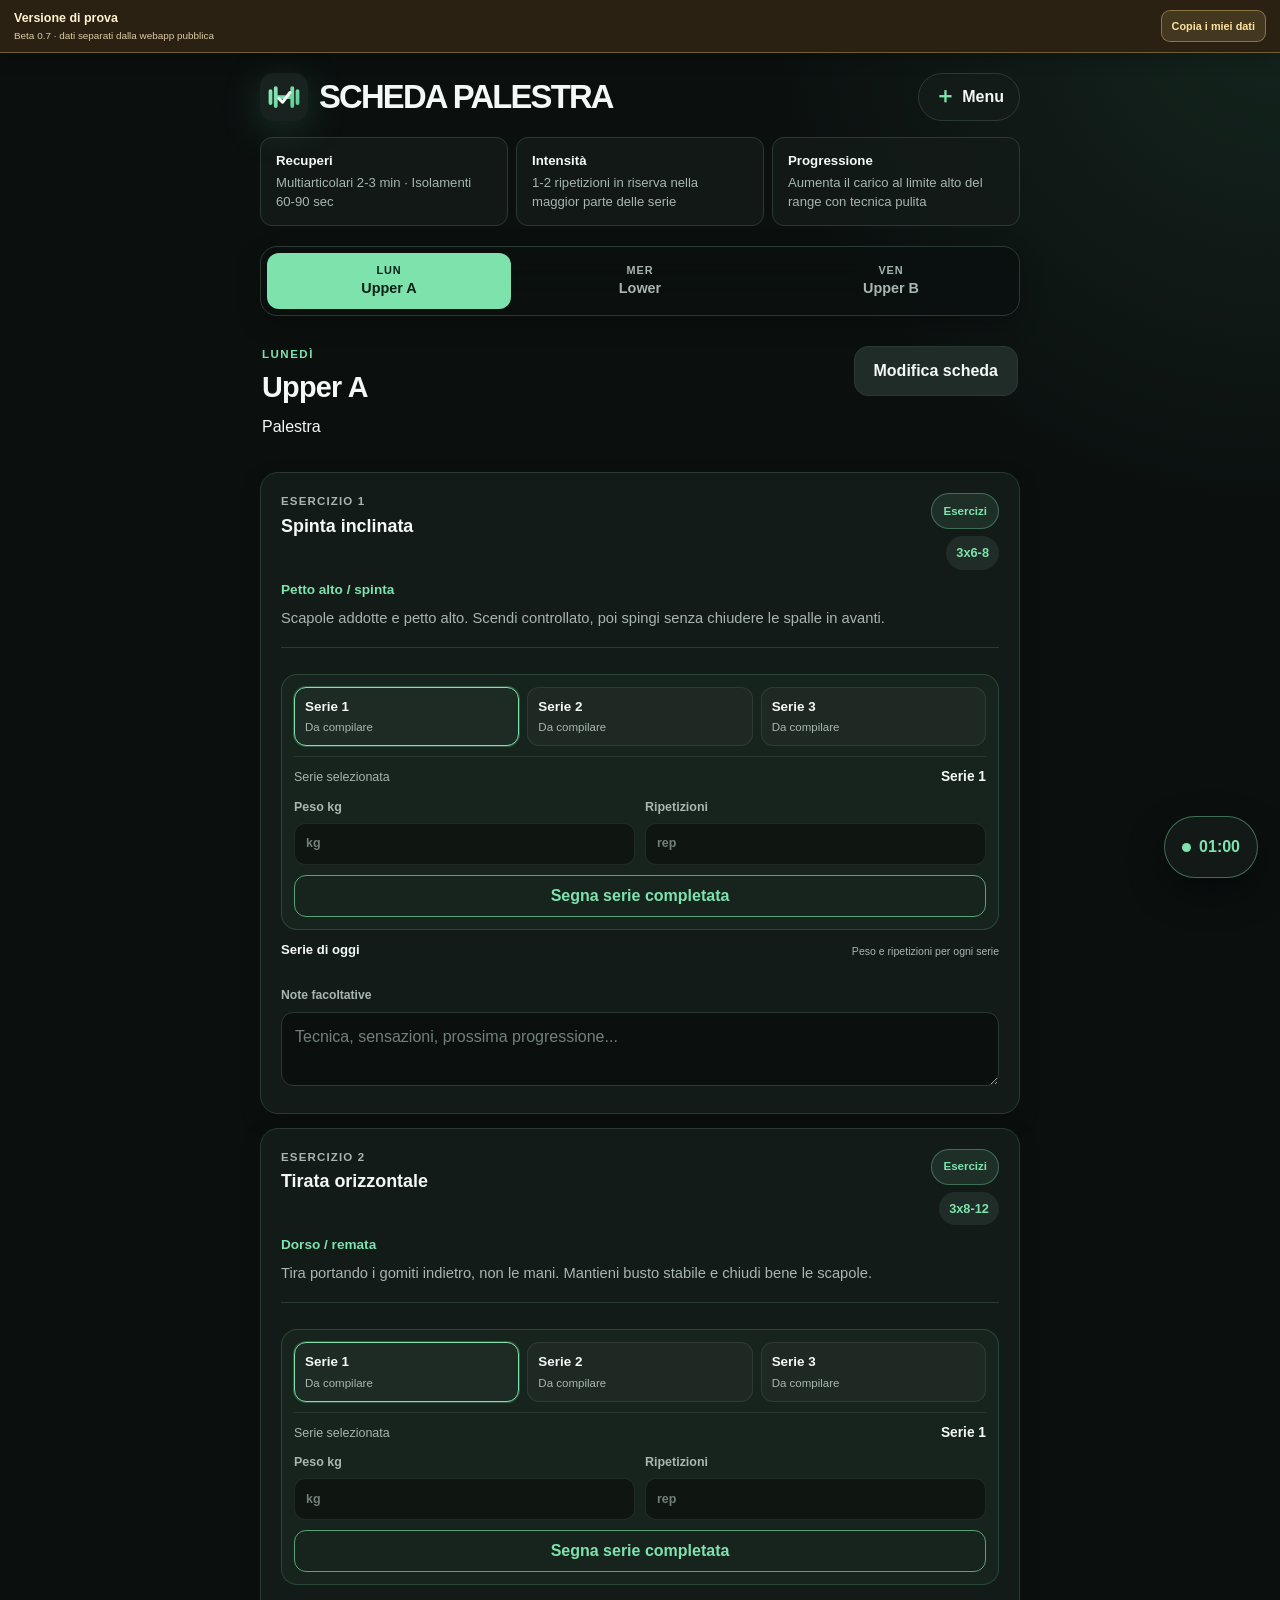
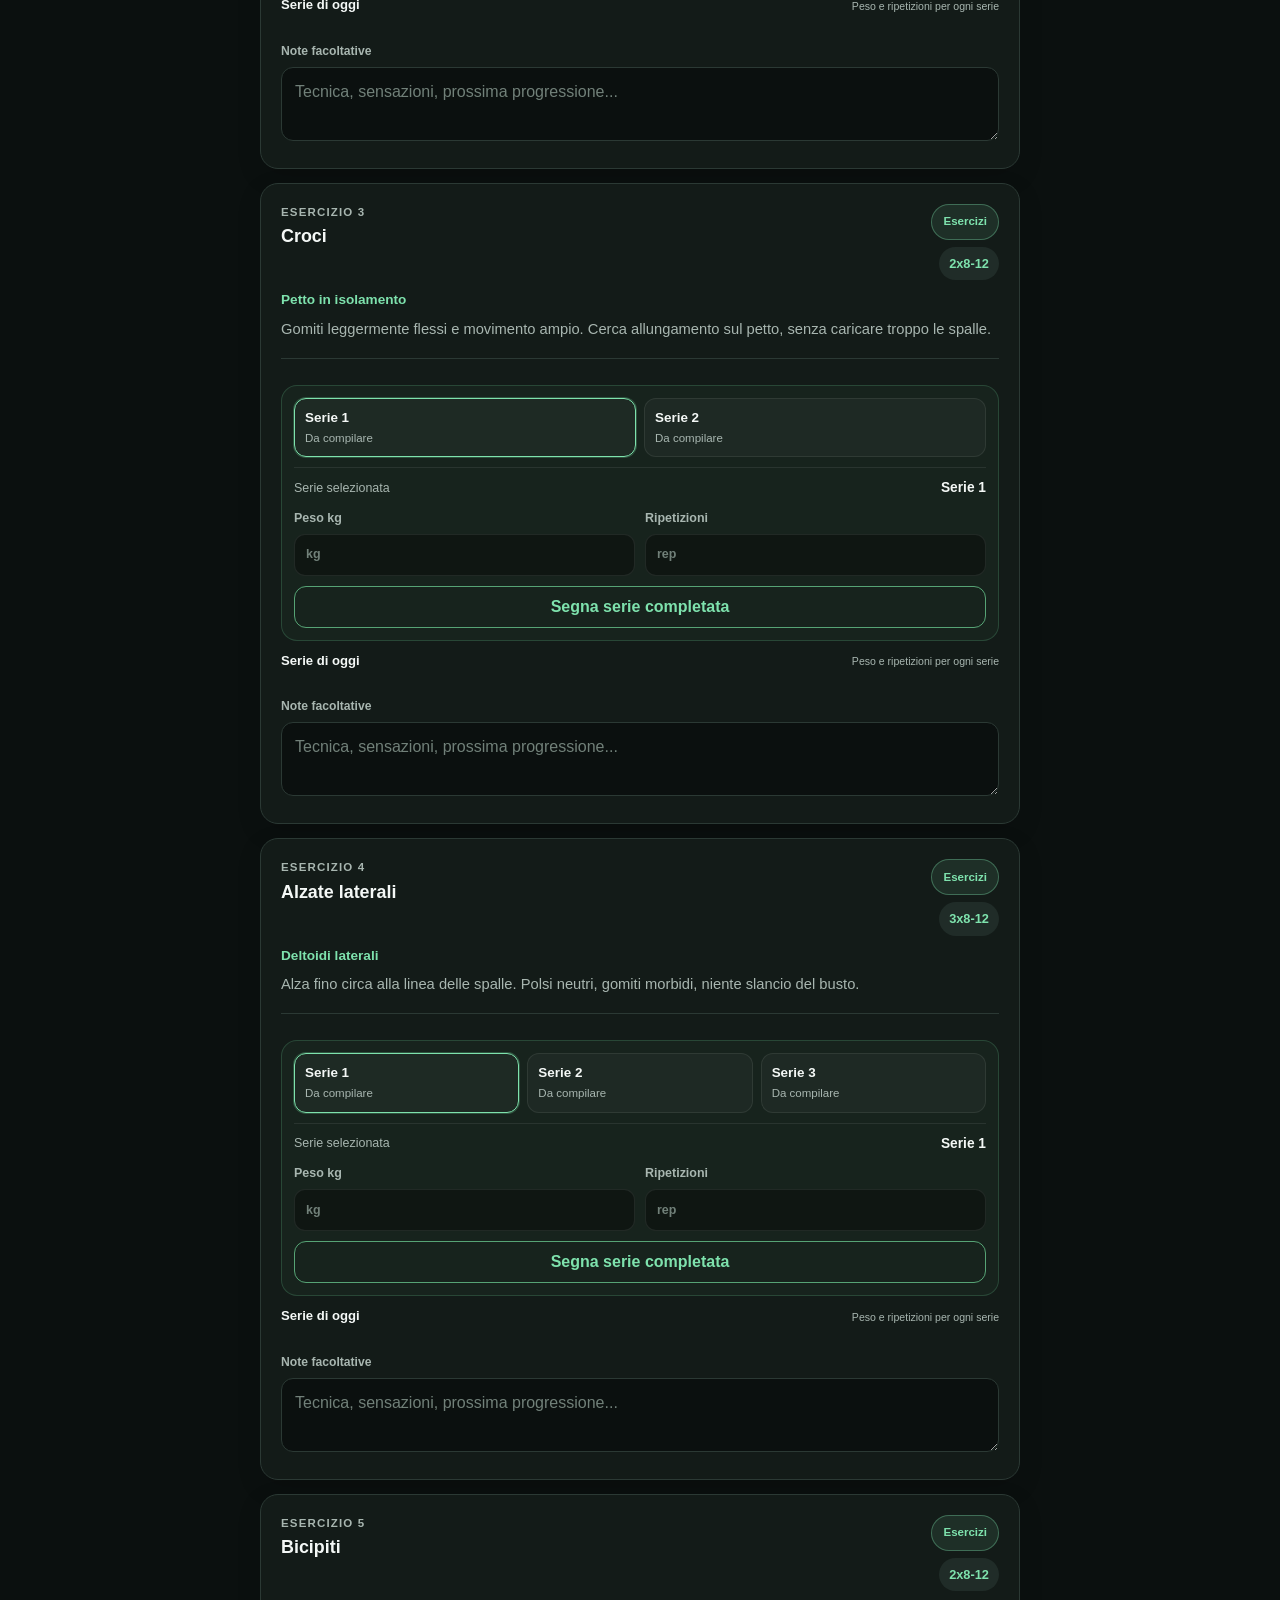
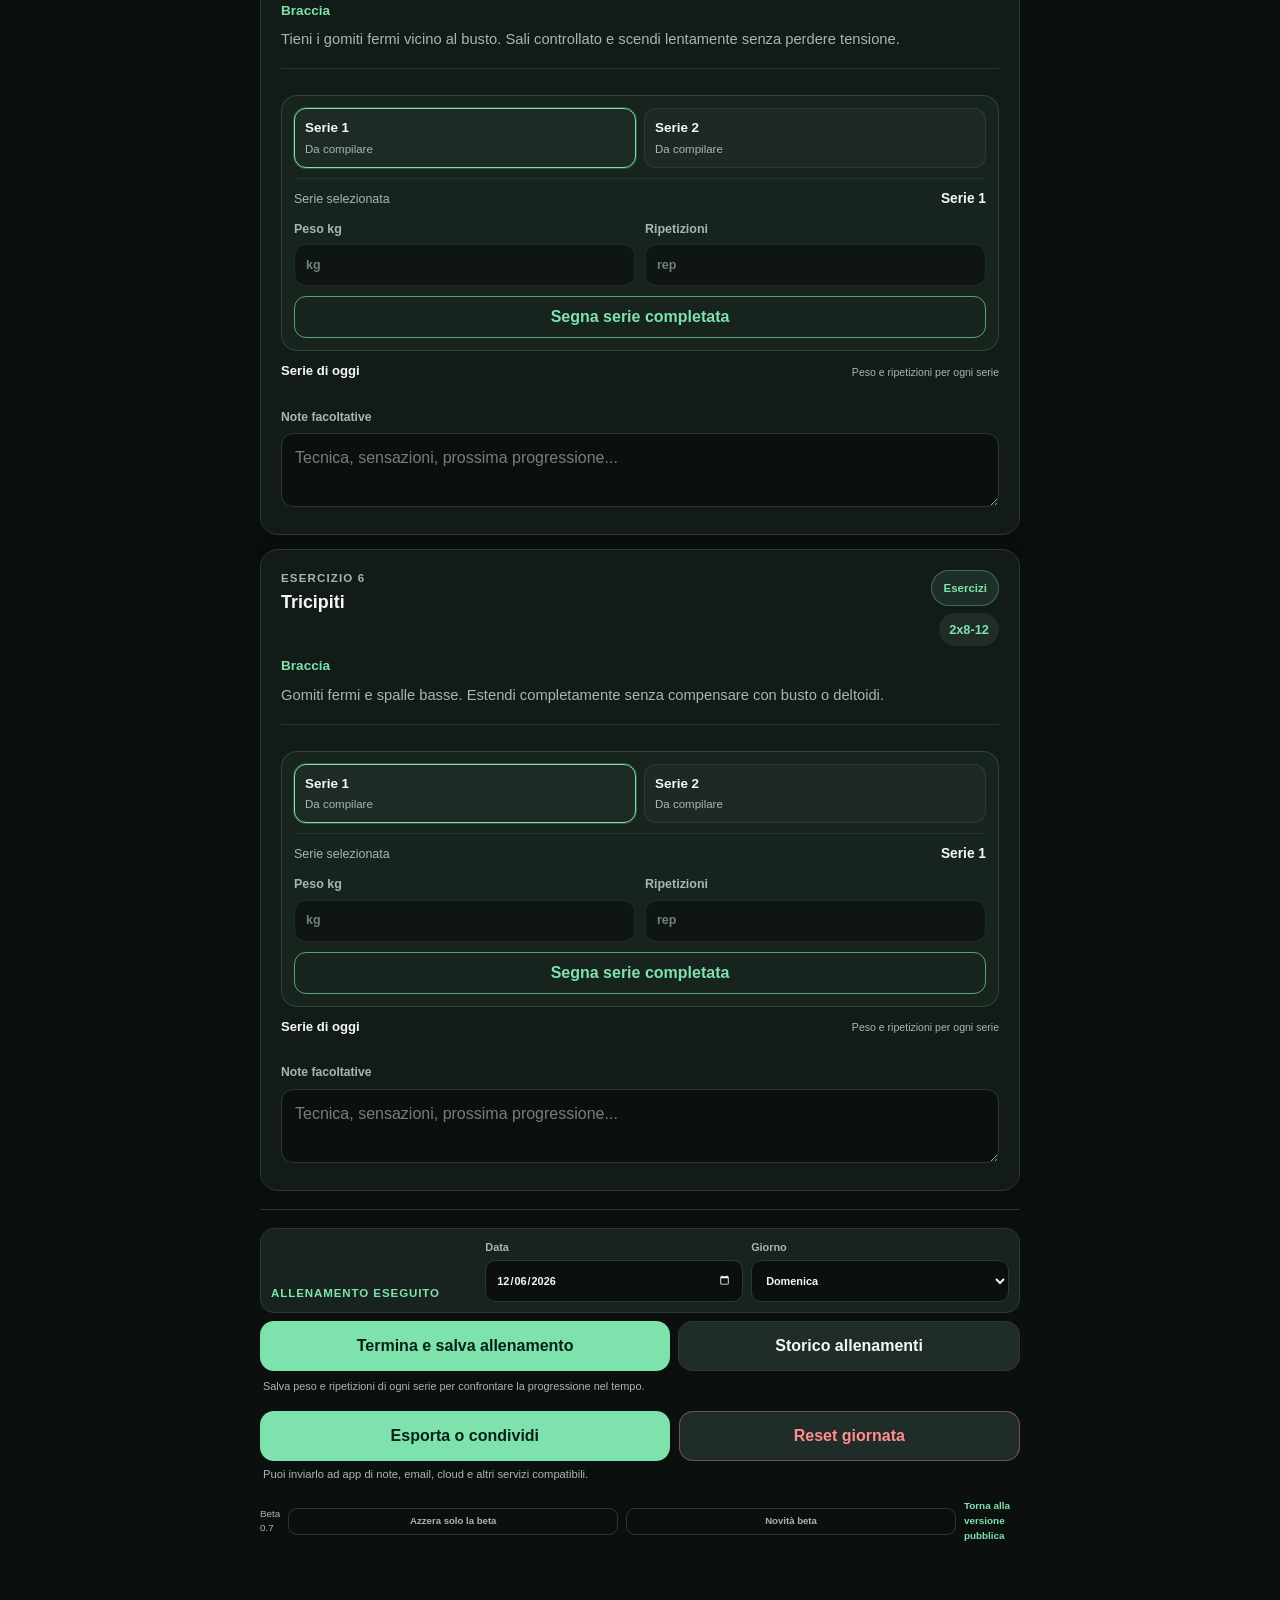
==== commit e66e8344: "Refresh beta shell and polish assets" ====
--- a/beta/index.html
+++ b/beta/index.html
@@ -1 +1 @@
-<!doctype html><html lang="it"><head><meta charset="UTF-8"><meta http-equiv="Content-Security-Policy" content="script-src 'self'; object-src 'none'; base-uri 'self'"><base href="../"><meta name="viewport" content="width=device-width,initial-scale=1,viewport-fit=cover"><meta name="theme-color" content="#2a2112"><meta name="description" content="Versione sperimentale della scheda palestra."><title>Fitness Beta</title><link rel="manifest" href="manifest.webmanifest"><link rel="stylesheet" href="style.css"><style>.notification-status{margin:10px 2px 0;color:var(--muted);font-size:.72rem}.notification-status.is-enabled{color:var(--accent)}</style><script src="beta/storage-sandbox.js?v=1"></script></head><body><header class="app-header"><div><p class="eyebrow">Scheda palestra</p><h1>Upper / Lower</h1></div><button class="icon-button" id="openMenuButton" type="button" aria-label="Apri menu esercizi"><span aria-hidden="true">＋</span><span>Menu</span></button></header><main><section class="dashboard" aria-labelledby="dashboardTitle"><div><p class="eyebrow">Oggi</p><h2 id="dashboardTitle">Il tuo prossimo allenamento</h2><p id="recommendedWorkout" class="dashboard-copy"></p></div><button id="openRecommendedButton" class="primary-button" type="button">Apri scheda</button></section><section class="quick-notes" aria-label="Indicazioni rapide"><article><strong>Recuperi</strong><span>Multiarticolari 2-3 min · Isolamenti 60-90 sec</span></article><article><strong>Intensità</strong><span>1-2 ripetizioni in riserva nella maggior parte delle serie</span></article><article><strong>Progressione</strong><span>Aumenta il carico al limite alto del range con tecnica pulita</span></article></section><nav class="workout-tabs" aria-label="Giorni di allenamento"><button class="tab-button is-active" type="button" data-day="upperA"><span>Lun</span>Upper A</button><button class="tab-button" type="button" data-day="lower"><span>Mer</span>Lower</button><button class="tab-button" type="button" data-day="upperB"><span>Ven</span>Upper B</button></nav><section class="workout-heading"><div><p class="eyebrow" id="workoutWeekday"></p><h2 id="workoutTitle"></h2><p id="workoutSubtitle"></p></div><button id="resetDayButton" class="text-button danger-text" type="button">Reset giornata</button></section><section id="exerciseList" class="exercise-list" aria-live="polite"></section><section id="lowerRotationNote" class="rotation-note" hidden><strong>Lower alternato</strong><p>Settimana A: leg extension mono + abductor. Settimana B: sissy squat + adductor.</p></section></main><aside class="timer-panel" aria-labelledby="timerTitle"><div class="timer-topline"><div><p class="eyebrow">Recupero</p><h2 id="timerTitle">Timer pausa</h2></div><output id="timerDisplay" class="timer-display" aria-live="polite">01:00</output></div><div class="timer-presets" aria-label="Durata timer"><button class="is-selected" type="button" data-seconds="60">60s</button><button type="button" data-seconds="90">90s</button><button type="button" data-seconds="120">120s</button><button type="button" data-seconds="180">180s</button></div><div class="timer-actions"><button id="timerStartButton" class="primary-button" type="button">Avvia</button><button id="timerStopButton" class="secondary-button" type="button">Stop</button><button id="timerResetButton" class="secondary-button" type="button">Reset</button></div><p id="notificationStatus" class="notification-status">Avviando il timer puoi abilitare le notifiche di sistema.</p></aside><div id="menuOverlay" class="overlay" hidden><section class="menu-sheet" role="dialog" aria-modal="true" aria-labelledby="menuTitle"><div class="sheet-header"><div><p class="eyebrow">Personalizza</p><h2 id="menuTitle">Menu esercizi</h2></div><button id="closeMenuButton" class="close-button" type="button" aria-label="Chiudi menu">×</button></div><form id="customExerciseForm" class="exercise-form"><label>Nome esercizio<input name="name" type="text" required maxlength="60" placeholder="Es. Face pull"></label><div class="form-row"><label>Giorno<select name="day" required><option value="upperA">Upper A</option><option value="lower">Lower</option><option value="upperB">Upper B</option></select></label><label>Serie × rep<input name="setsReps" type="text" required maxlength="20" placeholder="3x10-12"></label></div><label>Focus<input name="focus" type="text" maxlength="80" placeholder="Muscolo o obiettivo"></label><label>Spiegazione<textarea name="description" rows="3" maxlength="240" placeholder="Indicazioni tecniche essenziali"></textarea></label><button class="primary-button full-width" type="submit">Aggiungi esercizio</button></form><div class="custom-list-heading"><h3>Esercizi personalizzati</h3><span id="customExerciseCount">0</span></div><div id="customExerciseList" class="custom-exercise-list"></div><div class="data-actions"><button id="resetAllButton" class="danger-button" type="button">Reset completo</button></div></section></div><template id="exerciseCardTemplate"><article class="exercise-card"><div class="exercise-card-header"><div><p class="exercise-number"></p><h3 class="exercise-name"></h3></div><span class="reps-badge"></span></div><p class="exercise-focus"></p><p class="exercise-description"></p><div class="exercise-fields"><label class="weight-field"><span>Peso usato</span><div class="input-with-unit"><input class="weight-input" type="number" min="0" step="0.5" inputmode="decimal" placeholder="0"><span>kg</span></div></label><fieldset class="sets-field"><legend>Serie completate</legend><div class="set-buttons"></div></fieldset></div><label class="notes-field"><span>Note facoltative</span><textarea class="notes-input" rows="2" maxlength="300" placeholder="Tecnica, sensazioni, prossima progressione..."></textarea></label><button class="delete-custom-button danger-text" type="button" hidden>Rimuovi esercizio</button></article></template><script src="app.js"></script><script src="enhancements.js"></script><script src="gif-fix.js"></script><script src="timer-ui.js?v=8"></script><script src="ios-shortcuts-timer.js?v=7"></script><script src="variants.js?v=3"></script><script src="catalog-detail.js?v=1"></script><script src="workout-editor.js?v=2"></script><script src="exercise-catalog.js?v=1"></script><script src="drag-fix.js?v=2"></script><script src="translator-core.js?v=1"></script><script src="language-settings.js?v=3"></script><script src="compact-edit-mode.js?v=7"></script><script src="universal-exercise-editor.js?v=1"></script><script src="dynamic-workout-days.js?v=1"></script><script src="catalog-performance.js?v=1"></script><script src="settings-order.js?v=1"></script><script src="beta/beta-shell.js?v=5"></script><script src="beta/workout-history.js?v=2"></script><script src="beta/history-polish.js?v=8"></script></body></html>+<!doctype html><html lang="it"><head><meta charset="UTF-8"><meta http-equiv="Content-Security-Policy" content="script-src 'self'; object-src 'none'; base-uri 'self'"><base href="../"><meta name="viewport" content="width=device-width,initial-scale=1,viewport-fit=cover"><meta name="theme-color" content="#2a2112"><meta name="description" content="Versione sperimentale della scheda palestra."><title>Fitness Beta</title><link rel="manifest" href="manifest.webmanifest"><link rel="stylesheet" href="style.css"><style>.notification-status{margin:10px 2px 0;color:var(--muted);font-size:.72rem}.notification-status.is-enabled{color:var(--accent)}</style><script src="beta/storage-sandbox.js?v=1"></script></head><body><header class="app-header"><div><p class="eyebrow">Scheda palestra</p><h1>Upper / Lower</h1></div><button class="icon-button" id="openMenuButton" type="button" aria-label="Apri menu esercizi"><span aria-hidden="true">＋</span><span>Menu</span></button></header><main><section class="dashboard" aria-labelledby="dashboardTitle"><div><p class="eyebrow">Oggi</p><h2 id="dashboardTitle">Il tuo prossimo allenamento</h2><p id="recommendedWorkout" class="dashboard-copy"></p></div><button id="openRecommendedButton" class="primary-button" type="button">Apri scheda</button></section><section class="quick-notes" aria-label="Indicazioni rapide"><article><strong>Recuperi</strong><span>Multiarticolari 2-3 min · Isolamenti 60-90 sec</span></article><article><strong>Intensità</strong><span>1-2 ripetizioni in riserva nella maggior parte delle serie</span></article><article><strong>Progressione</strong><span>Aumenta il carico al limite alto del range con tecnica pulita</span></article></section><nav class="workout-tabs" aria-label="Giorni di allenamento"><button class="tab-button is-active" type="button" data-day="upperA"><span>Lun</span>Upper A</button><button class="tab-button" type="button" data-day="lower"><span>Mer</span>Lower</button><button class="tab-button" type="button" data-day="upperB"><span>Ven</span>Upper B</button></nav><section class="workout-heading"><div><p class="eyebrow" id="workoutWeekday"></p><h2 id="workoutTitle"></h2><p id="workoutSubtitle"></p></div><button id="resetDayButton" class="text-button danger-text" type="button">Reset giornata</button></section><section id="exerciseList" class="exercise-list" aria-live="polite"></section><section id="lowerRotationNote" class="rotation-note" hidden><strong>Lower alternato</strong><p>Settimana A: leg extension mono + abductor. Settimana B: sissy squat + adductor.</p></section></main><aside class="timer-panel" aria-labelledby="timerTitle"><div class="timer-topline"><div><p class="eyebrow">Recupero</p><h2 id="timerTitle">Timer pausa</h2></div><output id="timerDisplay" class="timer-display" aria-live="polite">01:00</output></div><div class="timer-presets" aria-label="Durata timer"><button class="is-selected" type="button" data-seconds="60">60s</button><button type="button" data-seconds="90">90s</button><button type="button" data-seconds="120">120s</button><button type="button" data-seconds="180">180s</button></div><div class="timer-actions"><button id="timerStartButton" class="primary-button" type="button">Avvia</button><button id="timerStopButton" class="secondary-button" type="button">Stop</button><button id="timerResetButton" class="secondary-button" type="button">Reset</button></div><p id="notificationStatus" class="notification-status">Avviando il timer puoi abilitare le notifiche di sistema.</p></aside><div id="menuOverlay" class="overlay" hidden><section class="menu-sheet" role="dialog" aria-modal="true" aria-labelledby="menuTitle"><div class="sheet-header"><div><p class="eyebrow">Personalizza</p><h2 id="menuTitle">Menu esercizi</h2></div><button id="closeMenuButton" class="close-button" type="button" aria-label="Chiudi menu">×</button></div><form id="customExerciseForm" class="exercise-form"><label>Nome esercizio<input name="name" type="text" required maxlength="60" placeholder="Es. Face pull"></label><div class="form-row"><label>Giorno<select name="day" required><option value="upperA">Upper A</option><option value="lower">Lower</option><option value="upperB">Upper B</option></select></label><label>Serie × rep<input name="setsReps" type="text" required maxlength="20" placeholder="3x10-12"></label></div><label>Focus<input name="focus" type="text" maxlength="80" placeholder="Muscolo o obiettivo"></label><label>Spiegazione<textarea name="description" rows="3" maxlength="240" placeholder="Indicazioni tecniche essenziali"></textarea></label><button class="primary-button full-width" type="submit">Aggiungi esercizio</button></form><div class="custom-list-heading"><h3>Esercizi personalizzati</h3><span id="customExerciseCount">0</span></div><div id="customExerciseList" class="custom-exercise-list"></div><div class="data-actions"><button id="resetAllButton" class="danger-button" type="button">Reset completo</button></div></section></div><template id="exerciseCardTemplate"><article class="exercise-card"><div class="exercise-card-header"><div><p class="exercise-number"></p><h3 class="exercise-name"></h3></div><span class="reps-badge"></span></div><p class="exercise-focus"></p><p class="exercise-description"></p><div class="exercise-fields"><label class="weight-field"><span>Peso usato</span><div class="input-with-unit"><input class="weight-input" type="number" min="0" step="0.5" inputmode="decimal" placeholder="0"><span>kg</span></div></label><fieldset class="sets-field"><legend>Serie completate</legend><div class="set-buttons"></div></fieldset></div><label class="notes-field"><span>Note facoltative</span><textarea class="notes-input" rows="2" maxlength="300" placeholder="Tecnica, sensazioni, prossima progressione..."></textarea></label><button class="delete-custom-button danger-text" type="button" hidden>Rimuovi esercizio</button></article></template><script src="app.js"></script><script src="enhancements.js"></script><script src="gif-fix.js"></script><script src="timer-ui.js?v=8"></script><script src="ios-shortcuts-timer.js?v=7"></script><script src="variants.js?v=3"></script><script src="catalog-detail.js?v=1"></script><script src="workout-editor.js?v=2"></script><script src="exercise-catalog.js?v=1"></script><script src="drag-fix.js?v=2"></script><script src="translator-core.js?v=1"></script><script src="language-settings.js?v=3"></script><script src="compact-edit-mode.js?v=7"></script><script src="universal-exercise-editor.js?v=1"></script><script src="dynamic-workout-days.js?v=1"></script><script src="catalog-performance.js?v=1"></script><script src="settings-order.js?v=1"></script><script src="beta/beta-shell.js?v=6"></script><script src="beta/workout-history.js?v=2"></script><script src="beta/history-polish.js?v=9"></script></body></html>
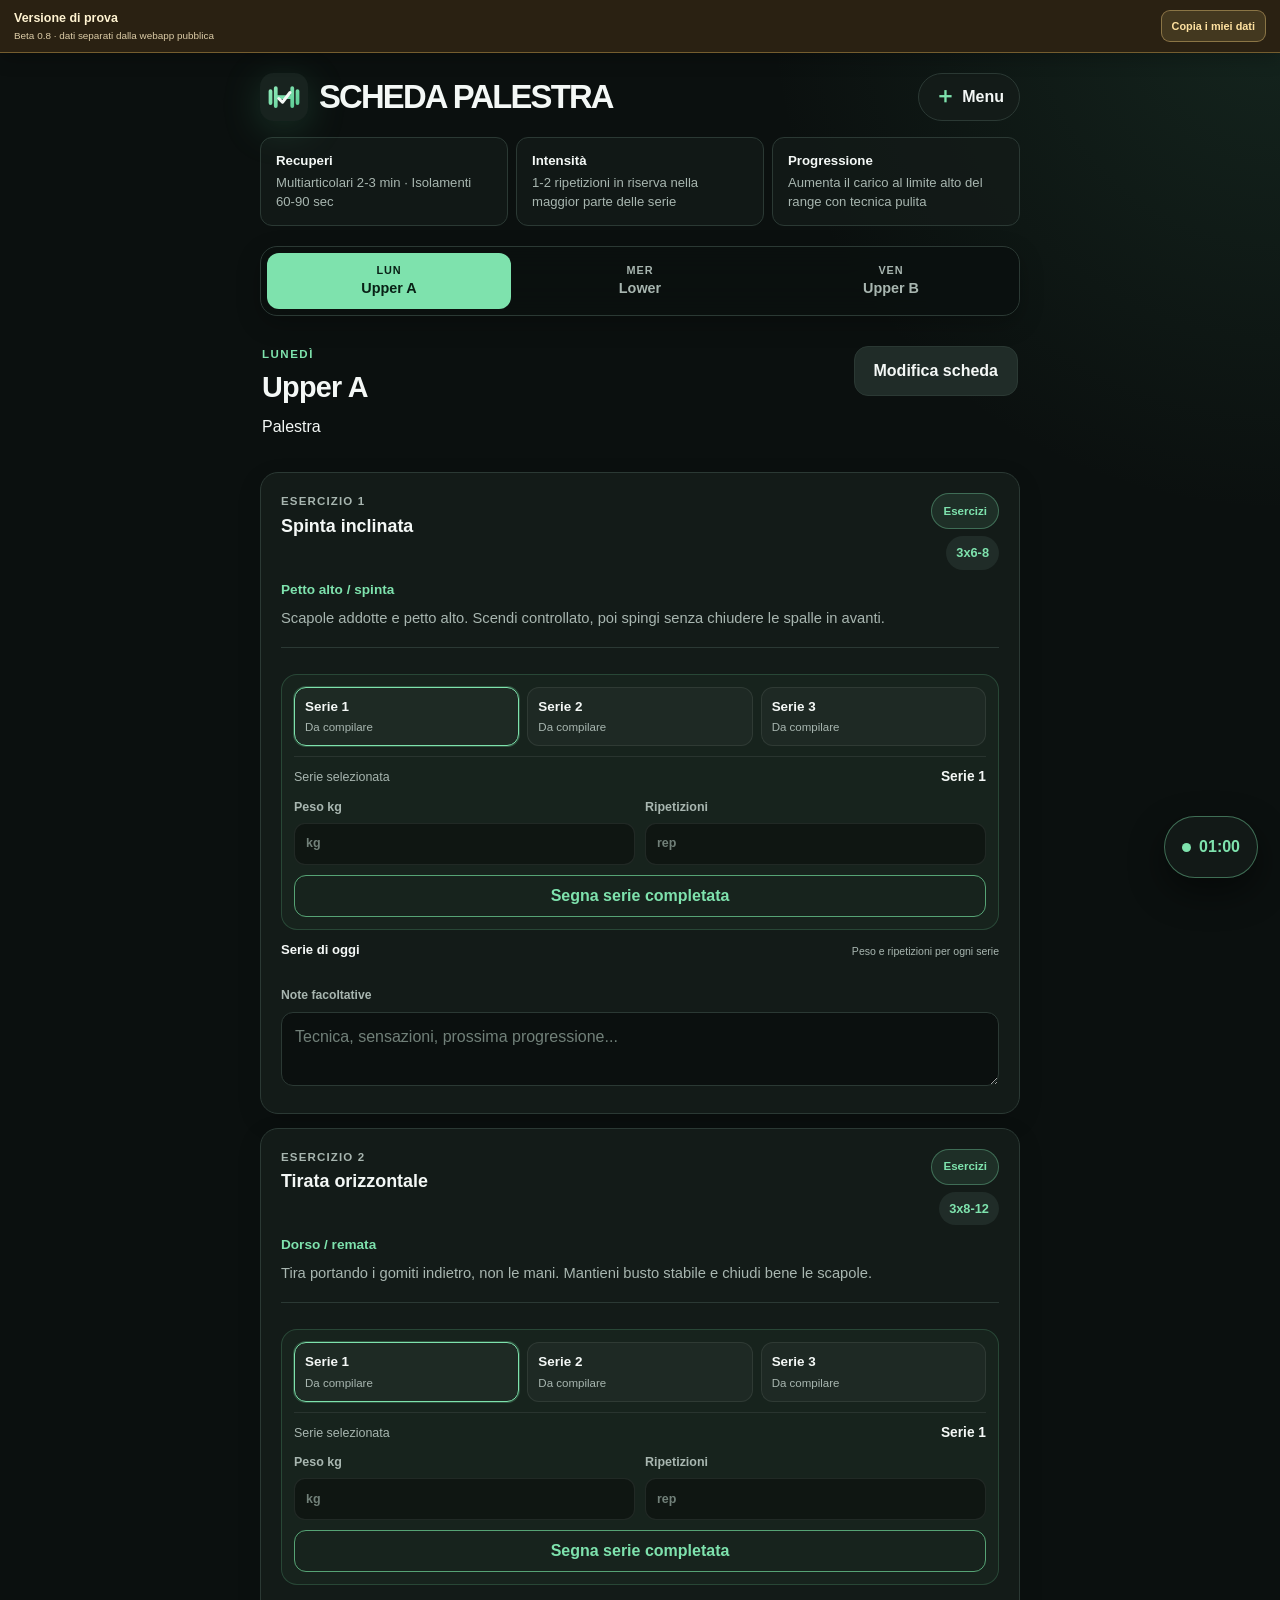
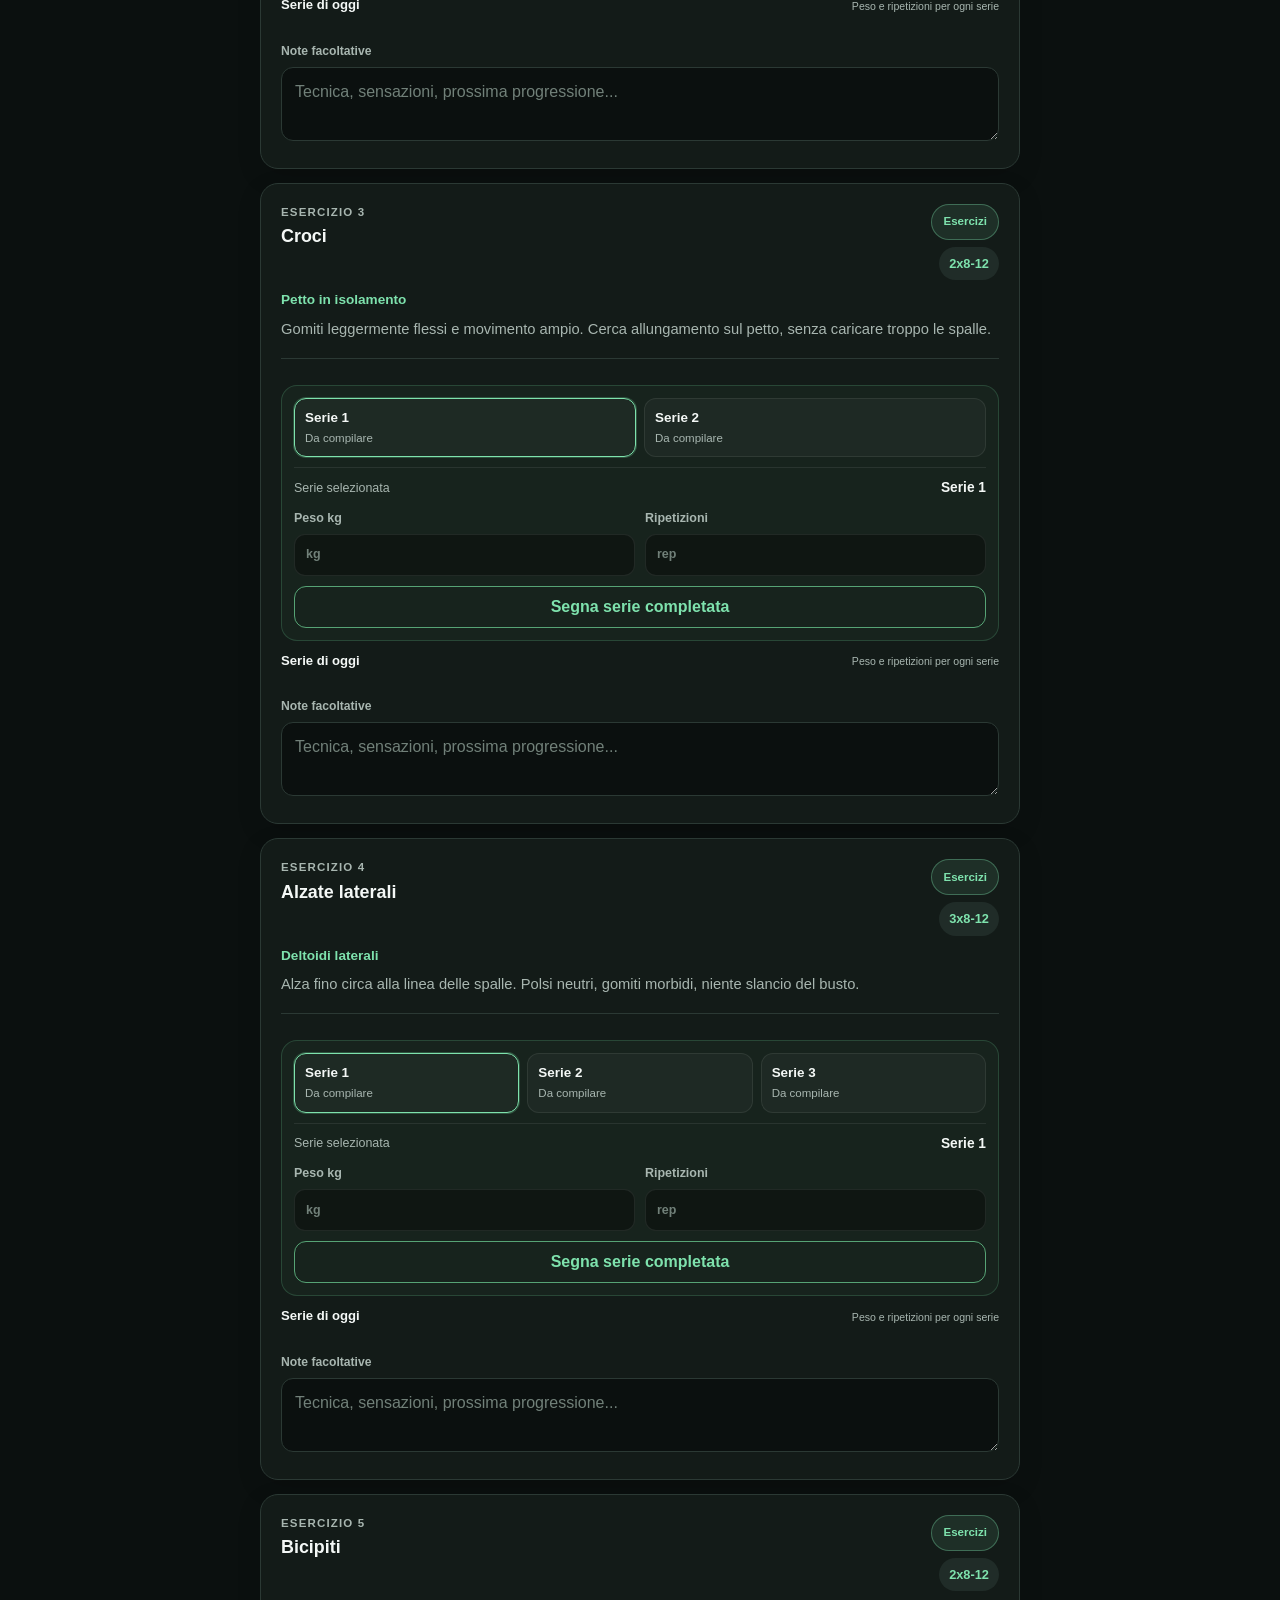
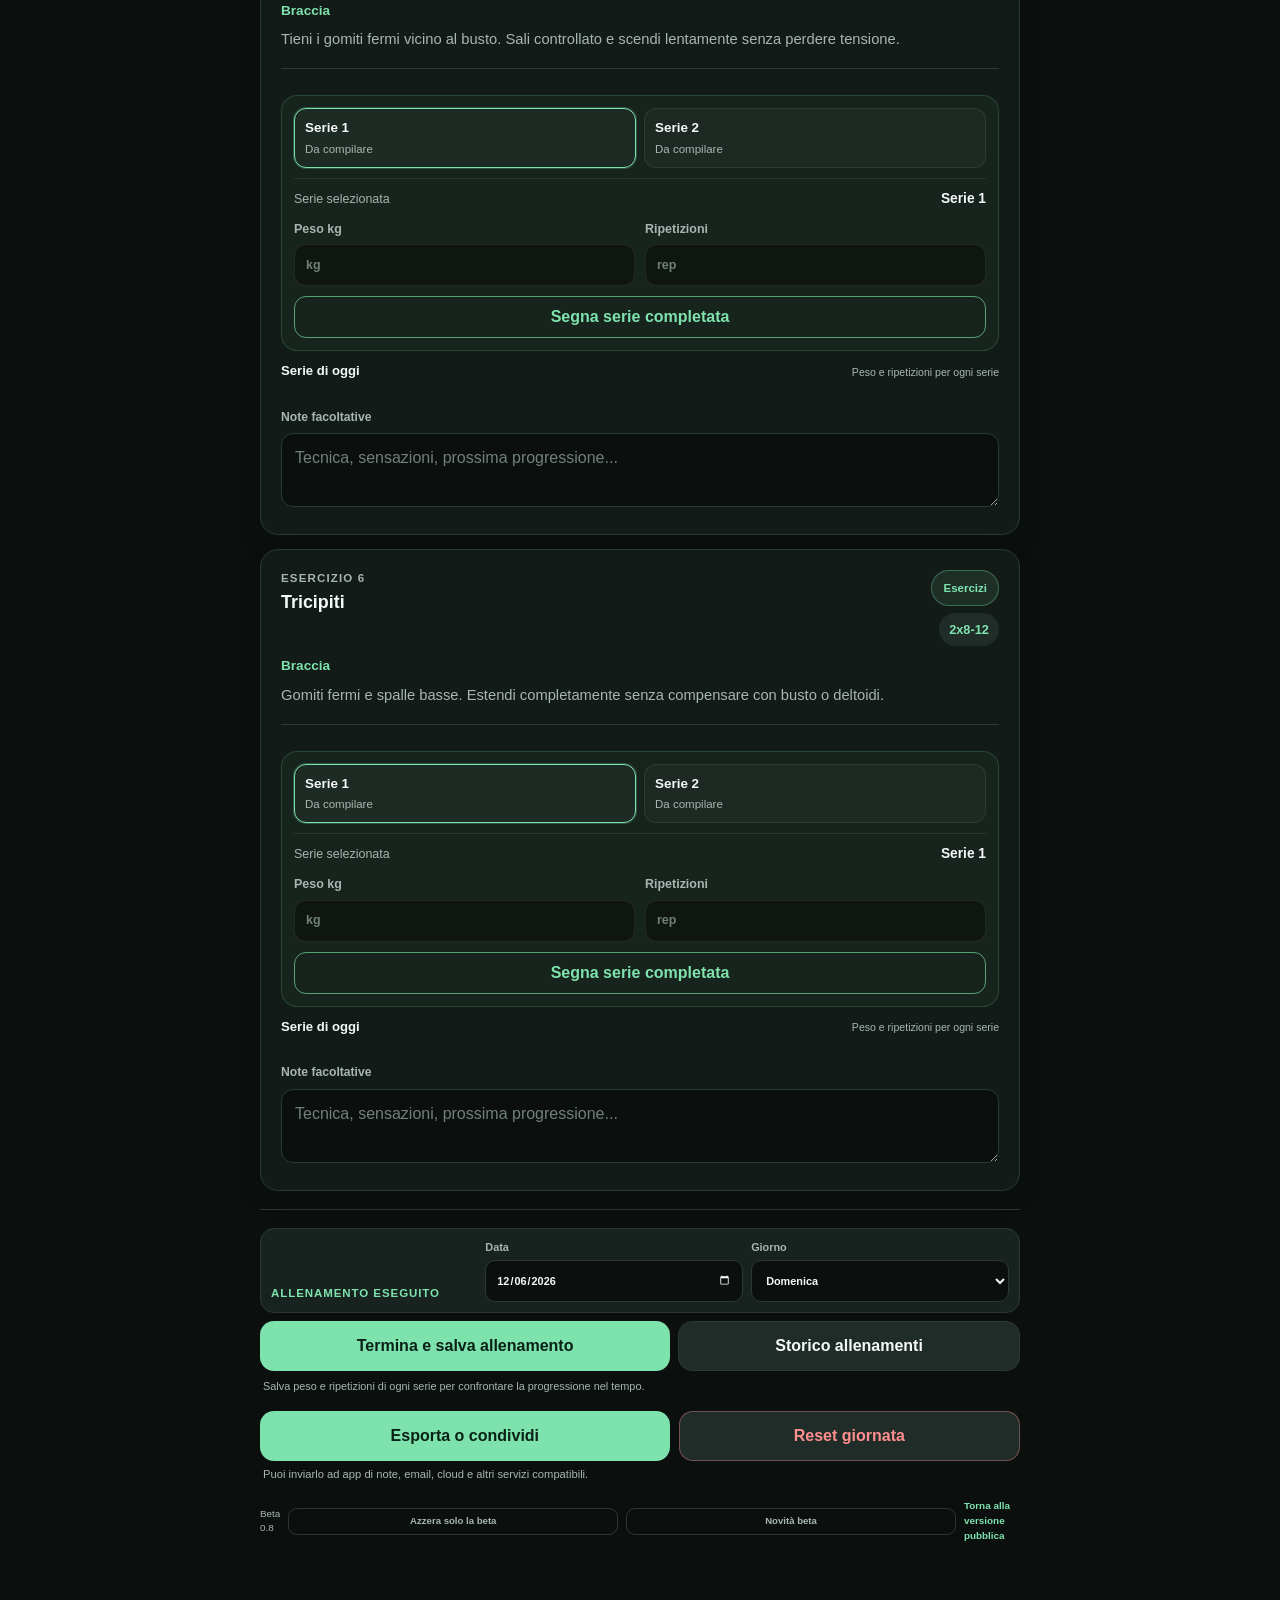
==== commit 009e8a41: "Refresh beta 0.8 assets" ====
--- a/beta/index.html
+++ b/beta/index.html
@@ -1 +1 @@
-<!doctype html><html lang="it"><head><meta charset="UTF-8"><meta http-equiv="Content-Security-Policy" content="script-src 'self'; object-src 'none'; base-uri 'self'"><base href="../"><meta name="viewport" content="width=device-width,initial-scale=1,viewport-fit=cover"><meta name="theme-color" content="#2a2112"><meta name="description" content="Versione sperimentale della scheda palestra."><title>Fitness Beta</title><link rel="manifest" href="manifest.webmanifest"><link rel="stylesheet" href="style.css"><style>.notification-status{margin:10px 2px 0;color:var(--muted);font-size:.72rem}.notification-status.is-enabled{color:var(--accent)}</style><script src="beta/storage-sandbox.js?v=1"></script></head><body><header class="app-header"><div><p class="eyebrow">Scheda palestra</p><h1>Upper / Lower</h1></div><button class="icon-button" id="openMenuButton" type="button" aria-label="Apri menu esercizi"><span aria-hidden="true">＋</span><span>Menu</span></button></header><main><section class="dashboard" aria-labelledby="dashboardTitle"><div><p class="eyebrow">Oggi</p><h2 id="dashboardTitle">Il tuo prossimo allenamento</h2><p id="recommendedWorkout" class="dashboard-copy"></p></div><button id="openRecommendedButton" class="primary-button" type="button">Apri scheda</button></section><section class="quick-notes" aria-label="Indicazioni rapide"><article><strong>Recuperi</strong><span>Multiarticolari 2-3 min · Isolamenti 60-90 sec</span></article><article><strong>Intensità</strong><span>1-2 ripetizioni in riserva nella maggior parte delle serie</span></article><article><strong>Progressione</strong><span>Aumenta il carico al limite alto del range con tecnica pulita</span></article></section><nav class="workout-tabs" aria-label="Giorni di allenamento"><button class="tab-button is-active" type="button" data-day="upperA"><span>Lun</span>Upper A</button><button class="tab-button" type="button" data-day="lower"><span>Mer</span>Lower</button><button class="tab-button" type="button" data-day="upperB"><span>Ven</span>Upper B</button></nav><section class="workout-heading"><div><p class="eyebrow" id="workoutWeekday"></p><h2 id="workoutTitle"></h2><p id="workoutSubtitle"></p></div><button id="resetDayButton" class="text-button danger-text" type="button">Reset giornata</button></section><section id="exerciseList" class="exercise-list" aria-live="polite"></section><section id="lowerRotationNote" class="rotation-note" hidden><strong>Lower alternato</strong><p>Settimana A: leg extension mono + abductor. Settimana B: sissy squat + adductor.</p></section></main><aside class="timer-panel" aria-labelledby="timerTitle"><div class="timer-topline"><div><p class="eyebrow">Recupero</p><h2 id="timerTitle">Timer pausa</h2></div><output id="timerDisplay" class="timer-display" aria-live="polite">01:00</output></div><div class="timer-presets" aria-label="Durata timer"><button class="is-selected" type="button" data-seconds="60">60s</button><button type="button" data-seconds="90">90s</button><button type="button" data-seconds="120">120s</button><button type="button" data-seconds="180">180s</button></div><div class="timer-actions"><button id="timerStartButton" class="primary-button" type="button">Avvia</button><button id="timerStopButton" class="secondary-button" type="button">Stop</button><button id="timerResetButton" class="secondary-button" type="button">Reset</button></div><p id="notificationStatus" class="notification-status">Avviando il timer puoi abilitare le notifiche di sistema.</p></aside><div id="menuOverlay" class="overlay" hidden><section class="menu-sheet" role="dialog" aria-modal="true" aria-labelledby="menuTitle"><div class="sheet-header"><div><p class="eyebrow">Personalizza</p><h2 id="menuTitle">Menu esercizi</h2></div><button id="closeMenuButton" class="close-button" type="button" aria-label="Chiudi menu">×</button></div><form id="customExerciseForm" class="exercise-form"><label>Nome esercizio<input name="name" type="text" required maxlength="60" placeholder="Es. Face pull"></label><div class="form-row"><label>Giorno<select name="day" required><option value="upperA">Upper A</option><option value="lower">Lower</option><option value="upperB">Upper B</option></select></label><label>Serie × rep<input name="setsReps" type="text" required maxlength="20" placeholder="3x10-12"></label></div><label>Focus<input name="focus" type="text" maxlength="80" placeholder="Muscolo o obiettivo"></label><label>Spiegazione<textarea name="description" rows="3" maxlength="240" placeholder="Indicazioni tecniche essenziali"></textarea></label><button class="primary-button full-width" type="submit">Aggiungi esercizio</button></form><div class="custom-list-heading"><h3>Esercizi personalizzati</h3><span id="customExerciseCount">0</span></div><div id="customExerciseList" class="custom-exercise-list"></div><div class="data-actions"><button id="resetAllButton" class="danger-button" type="button">Reset completo</button></div></section></div><template id="exerciseCardTemplate"><article class="exercise-card"><div class="exercise-card-header"><div><p class="exercise-number"></p><h3 class="exercise-name"></h3></div><span class="reps-badge"></span></div><p class="exercise-focus"></p><p class="exercise-description"></p><div class="exercise-fields"><label class="weight-field"><span>Peso usato</span><div class="input-with-unit"><input class="weight-input" type="number" min="0" step="0.5" inputmode="decimal" placeholder="0"><span>kg</span></div></label><fieldset class="sets-field"><legend>Serie completate</legend><div class="set-buttons"></div></fieldset></div><label class="notes-field"><span>Note facoltative</span><textarea class="notes-input" rows="2" maxlength="300" placeholder="Tecnica, sensazioni, prossima progressione..."></textarea></label><button class="delete-custom-button danger-text" type="button" hidden>Rimuovi esercizio</button></article></template><script src="app.js"></script><script src="enhancements.js"></script><script src="gif-fix.js"></script><script src="timer-ui.js?v=8"></script><script src="ios-shortcuts-timer.js?v=7"></script><script src="variants.js?v=3"></script><script src="catalog-detail.js?v=1"></script><script src="workout-editor.js?v=2"></script><script src="exercise-catalog.js?v=1"></script><script src="drag-fix.js?v=2"></script><script src="translator-core.js?v=1"></script><script src="language-settings.js?v=3"></script><script src="compact-edit-mode.js?v=7"></script><script src="universal-exercise-editor.js?v=1"></script><script src="dynamic-workout-days.js?v=1"></script><script src="catalog-performance.js?v=1"></script><script src="settings-order.js?v=1"></script><script src="beta/beta-shell.js?v=6"></script><script src="beta/workout-history.js?v=2"></script><script src="beta/history-polish.js?v=9"></script></body></html>+<!doctype html><html lang="it"><head><meta charset="UTF-8"><meta http-equiv="Content-Security-Policy" content="script-src 'self'; object-src 'none'; base-uri 'self'"><base href="../"><meta name="viewport" content="width=device-width,initial-scale=1,viewport-fit=cover"><meta name="theme-color" content="#2a2112"><meta name="description" content="Versione sperimentale della scheda palestra."><title>Fitness Beta</title><link rel="manifest" href="manifest.webmanifest"><link rel="stylesheet" href="style.css"><style>.notification-status{margin:10px 2px 0;color:var(--muted);font-size:.72rem}.notification-status.is-enabled{color:var(--accent)}</style><script src="beta/storage-sandbox.js?v=1"></script></head><body><header class="app-header"><div><p class="eyebrow">Scheda palestra</p><h1>Upper / Lower</h1></div><button class="icon-button" id="openMenuButton" type="button" aria-label="Apri menu esercizi"><span aria-hidden="true">＋</span><span>Menu</span></button></header><main><section class="dashboard" aria-labelledby="dashboardTitle"><div><p class="eyebrow">Oggi</p><h2 id="dashboardTitle">Il tuo prossimo allenamento</h2><p id="recommendedWorkout" class="dashboard-copy"></p></div><button id="openRecommendedButton" class="primary-button" type="button">Apri scheda</button></section><section class="quick-notes" aria-label="Indicazioni rapide"><article><strong>Recuperi</strong><span>Multiarticolari 2-3 min · Isolamenti 60-90 sec</span></article><article><strong>Intensità</strong><span>1-2 ripetizioni in riserva nella maggior parte delle serie</span></article><article><strong>Progressione</strong><span>Aumenta il carico al limite alto del range con tecnica pulita</span></article></section><nav class="workout-tabs" aria-label="Giorni di allenamento"><button class="tab-button is-active" type="button" data-day="upperA"><span>Lun</span>Upper A</button><button class="tab-button" type="button" data-day="lower"><span>Mer</span>Lower</button><button class="tab-button" type="button" data-day="upperB"><span>Ven</span>Upper B</button></nav><section class="workout-heading"><div><p class="eyebrow" id="workoutWeekday"></p><h2 id="workoutTitle"></h2><p id="workoutSubtitle"></p></div><button id="resetDayButton" class="text-button danger-text" type="button">Reset giornata</button></section><section id="exerciseList" class="exercise-list" aria-live="polite"></section><section id="lowerRotationNote" class="rotation-note" hidden><strong>Lower alternato</strong><p>Settimana A: leg extension mono + abductor. Settimana B: sissy squat + adductor.</p></section></main><aside class="timer-panel" aria-labelledby="timerTitle"><div class="timer-topline"><div><p class="eyebrow">Recupero</p><h2 id="timerTitle">Timer pausa</h2></div><output id="timerDisplay" class="timer-display" aria-live="polite">01:00</output></div><div class="timer-presets" aria-label="Durata timer"><button class="is-selected" type="button" data-seconds="60">60s</button><button type="button" data-seconds="90">90s</button><button type="button" data-seconds="120">120s</button><button type="button" data-seconds="180">180s</button></div><div class="timer-actions"><button id="timerStartButton" class="primary-button" type="button">Avvia</button><button id="timerStopButton" class="secondary-button" type="button">Stop</button><button id="timerResetButton" class="secondary-button" type="button">Reset</button></div><p id="notificationStatus" class="notification-status">Avviando il timer puoi abilitare le notifiche di sistema.</p></aside><div id="menuOverlay" class="overlay" hidden><section class="menu-sheet" role="dialog" aria-modal="true" aria-labelledby="menuTitle"><div class="sheet-header"><div><p class="eyebrow">Personalizza</p><h2 id="menuTitle">Menu esercizi</h2></div><button id="closeMenuButton" class="close-button" type="button" aria-label="Chiudi menu">×</button></div><form id="customExerciseForm" class="exercise-form"><label>Nome esercizio<input name="name" type="text" required maxlength="60" placeholder="Es. Face pull"></label><div class="form-row"><label>Giorno<select name="day" required><option value="upperA">Upper A</option><option value="lower">Lower</option><option value="upperB">Upper B</option></select></label><label>Serie × rep<input name="setsReps" type="text" required maxlength="20" placeholder="3x10-12"></label></div><label>Focus<input name="focus" type="text" maxlength="80" placeholder="Muscolo o obiettivo"></label><label>Spiegazione<textarea name="description" rows="3" maxlength="240" placeholder="Indicazioni tecniche essenziali"></textarea></label><button class="primary-button full-width" type="submit">Aggiungi esercizio</button></form><div class="custom-list-heading"><h3>Esercizi personalizzati</h3><span id="customExerciseCount">0</span></div><div id="customExerciseList" class="custom-exercise-list"></div><div class="data-actions"><button id="resetAllButton" class="danger-button" type="button">Reset completo</button></div></section></div><template id="exerciseCardTemplate"><article class="exercise-card"><div class="exercise-card-header"><div><p class="exercise-number"></p><h3 class="exercise-name"></h3></div><span class="reps-badge"></span></div><p class="exercise-focus"></p><p class="exercise-description"></p><div class="exercise-fields"><label class="weight-field"><span>Peso usato</span><div class="input-with-unit"><input class="weight-input" type="number" min="0" step="0.5" inputmode="decimal" placeholder="0"><span>kg</span></div></label><fieldset class="sets-field"><legend>Serie completate</legend><div class="set-buttons"></div></fieldset></div><label class="notes-field"><span>Note facoltative</span><textarea class="notes-input" rows="2" maxlength="300" placeholder="Tecnica, sensazioni, prossima progressione..."></textarea></label><button class="delete-custom-button danger-text" type="button" hidden>Rimuovi esercizio</button></article></template><script src="app.js"></script><script src="enhancements.js"></script><script src="gif-fix.js"></script><script src="timer-ui.js?v=8"></script><script src="ios-shortcuts-timer.js?v=7"></script><script src="variants.js?v=3"></script><script src="catalog-detail.js?v=1"></script><script src="workout-editor.js?v=2"></script><script src="exercise-catalog.js?v=1"></script><script src="drag-fix.js?v=2"></script><script src="translator-core.js?v=1"></script><script src="language-settings.js?v=3"></script><script src="compact-edit-mode.js?v=7"></script><script src="universal-exercise-editor.js?v=1"></script><script src="dynamic-workout-days.js?v=1"></script><script src="catalog-performance.js?v=1"></script><script src="settings-order.js?v=1"></script><script src="beta/beta-shell.js?v=7"></script><script src="beta/workout-history.js?v=2"></script><script src="beta/history-polish.js?v=10"></script></body></html>
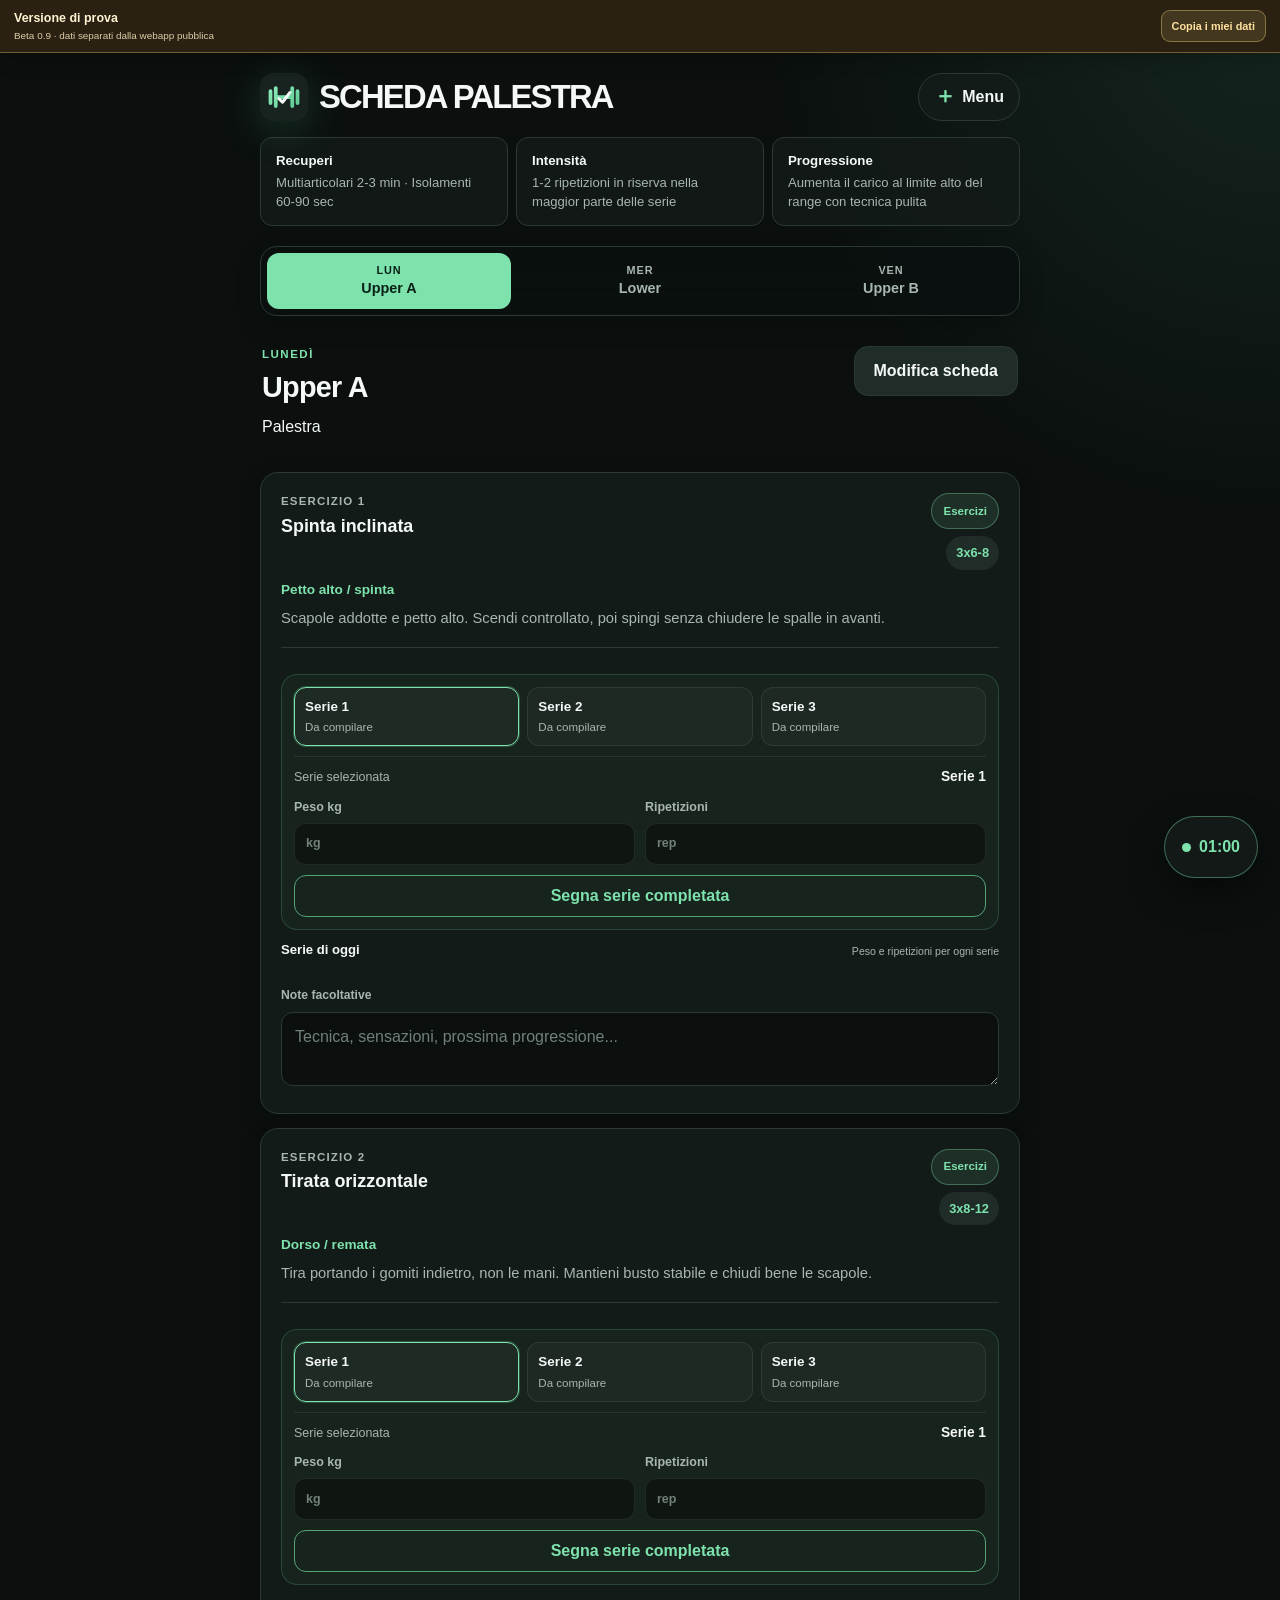
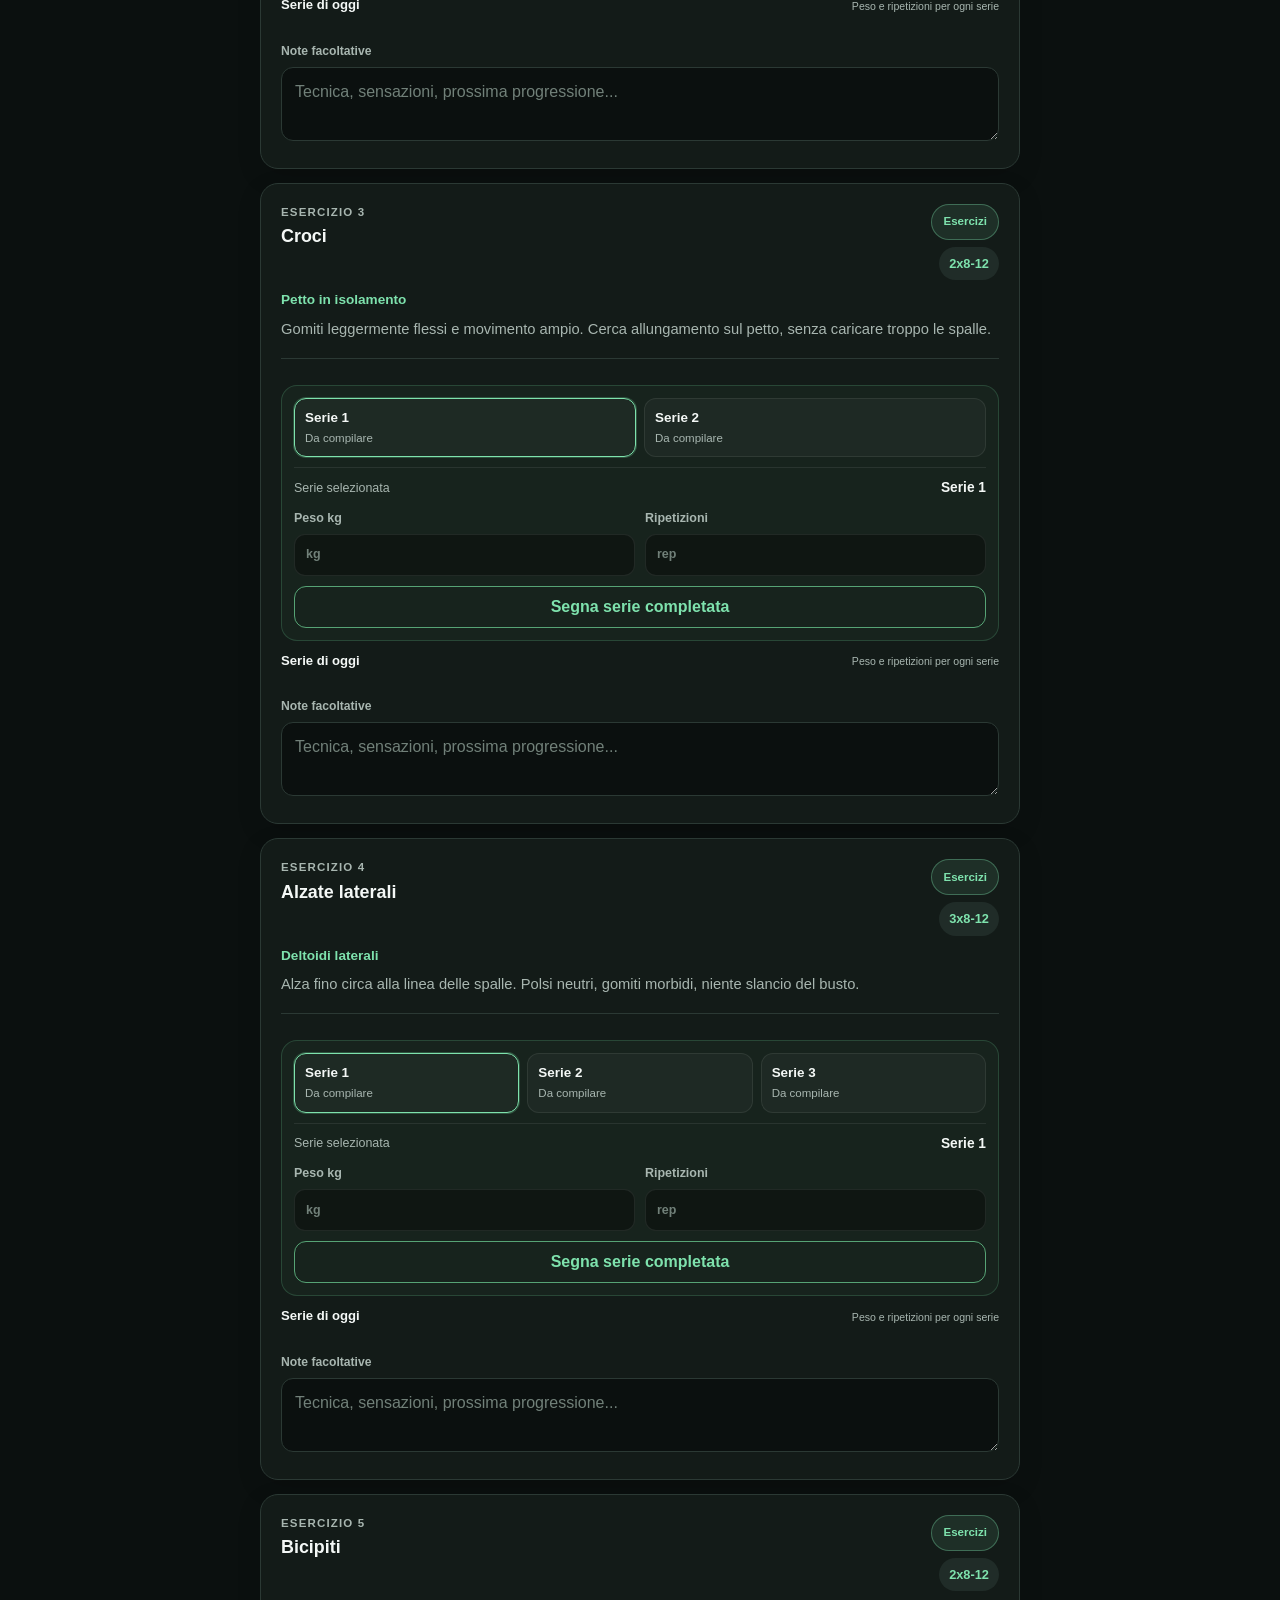
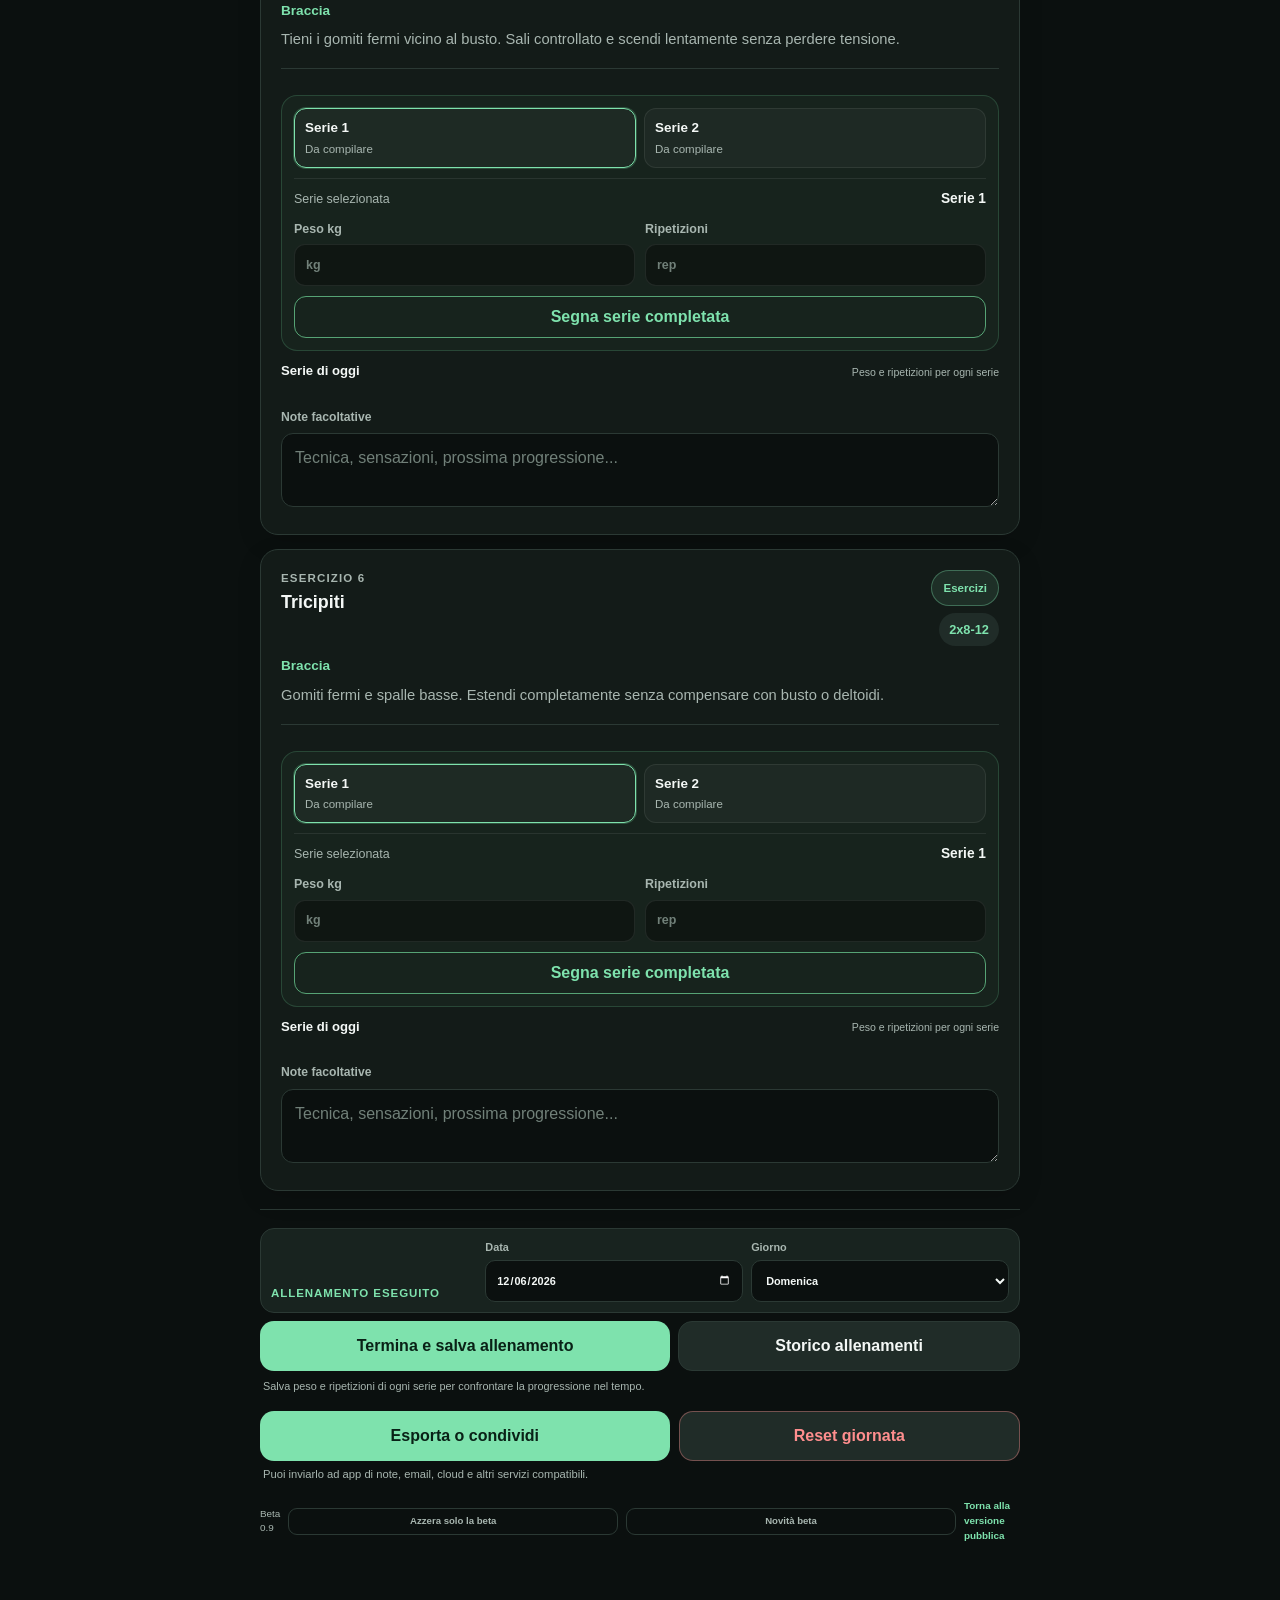
==== commit a11b770f: "Refresh beta shell asset for visual mode" ====
--- a/beta/index.html
+++ b/beta/index.html
@@ -1 +1 @@
-<!doctype html><html lang="it"><head><meta charset="UTF-8"><meta http-equiv="Content-Security-Policy" content="script-src 'self'; object-src 'none'; base-uri 'self'"><base href="../"><meta name="viewport" content="width=device-width,initial-scale=1,viewport-fit=cover"><meta name="theme-color" content="#2a2112"><meta name="description" content="Versione sperimentale della scheda palestra."><title>Fitness Beta</title><link rel="manifest" href="manifest.webmanifest"><link rel="stylesheet" href="style.css"><style>.notification-status{margin:10px 2px 0;color:var(--muted);font-size:.72rem}.notification-status.is-enabled{color:var(--accent)}</style><script src="beta/storage-sandbox.js?v=1"></script></head><body><header class="app-header"><div><p class="eyebrow">Scheda palestra</p><h1>Upper / Lower</h1></div><button class="icon-button" id="openMenuButton" type="button" aria-label="Apri menu esercizi"><span aria-hidden="true">＋</span><span>Menu</span></button></header><main><section class="dashboard" aria-labelledby="dashboardTitle"><div><p class="eyebrow">Oggi</p><h2 id="dashboardTitle">Il tuo prossimo allenamento</h2><p id="recommendedWorkout" class="dashboard-copy"></p></div><button id="openRecommendedButton" class="primary-button" type="button">Apri scheda</button></section><section class="quick-notes" aria-label="Indicazioni rapide"><article><strong>Recuperi</strong><span>Multiarticolari 2-3 min · Isolamenti 60-90 sec</span></article><article><strong>Intensità</strong><span>1-2 ripetizioni in riserva nella maggior parte delle serie</span></article><article><strong>Progressione</strong><span>Aumenta il carico al limite alto del range con tecnica pulita</span></article></section><nav class="workout-tabs" aria-label="Giorni di allenamento"><button class="tab-button is-active" type="button" data-day="upperA"><span>Lun</span>Upper A</button><button class="tab-button" type="button" data-day="lower"><span>Mer</span>Lower</button><button class="tab-button" type="button" data-day="upperB"><span>Ven</span>Upper B</button></nav><section class="workout-heading"><div><p class="eyebrow" id="workoutWeekday"></p><h2 id="workoutTitle"></h2><p id="workoutSubtitle"></p></div><button id="resetDayButton" class="text-button danger-text" type="button">Reset giornata</button></section><section id="exerciseList" class="exercise-list" aria-live="polite"></section><section id="lowerRotationNote" class="rotation-note" hidden><strong>Lower alternato</strong><p>Settimana A: leg extension mono + abductor. Settimana B: sissy squat + adductor.</p></section></main><aside class="timer-panel" aria-labelledby="timerTitle"><div class="timer-topline"><div><p class="eyebrow">Recupero</p><h2 id="timerTitle">Timer pausa</h2></div><output id="timerDisplay" class="timer-display" aria-live="polite">01:00</output></div><div class="timer-presets" aria-label="Durata timer"><button class="is-selected" type="button" data-seconds="60">60s</button><button type="button" data-seconds="90">90s</button><button type="button" data-seconds="120">120s</button><button type="button" data-seconds="180">180s</button></div><div class="timer-actions"><button id="timerStartButton" class="primary-button" type="button">Avvia</button><button id="timerStopButton" class="secondary-button" type="button">Stop</button><button id="timerResetButton" class="secondary-button" type="button">Reset</button></div><p id="notificationStatus" class="notification-status">Avviando il timer puoi abilitare le notifiche di sistema.</p></aside><div id="menuOverlay" class="overlay" hidden><section class="menu-sheet" role="dialog" aria-modal="true" aria-labelledby="menuTitle"><div class="sheet-header"><div><p class="eyebrow">Personalizza</p><h2 id="menuTitle">Menu esercizi</h2></div><button id="closeMenuButton" class="close-button" type="button" aria-label="Chiudi menu">×</button></div><form id="customExerciseForm" class="exercise-form"><label>Nome esercizio<input name="name" type="text" required maxlength="60" placeholder="Es. Face pull"></label><div class="form-row"><label>Giorno<select name="day" required><option value="upperA">Upper A</option><option value="lower">Lower</option><option value="upperB">Upper B</option></select></label><label>Serie × rep<input name="setsReps" type="text" required maxlength="20" placeholder="3x10-12"></label></div><label>Focus<input name="focus" type="text" maxlength="80" placeholder="Muscolo o obiettivo"></label><label>Spiegazione<textarea name="description" rows="3" maxlength="240" placeholder="Indicazioni tecniche essenziali"></textarea></label><button class="primary-button full-width" type="submit">Aggiungi esercizio</button></form><div class="custom-list-heading"><h3>Esercizi personalizzati</h3><span id="customExerciseCount">0</span></div><div id="customExerciseList" class="custom-exercise-list"></div><div class="data-actions"><button id="resetAllButton" class="danger-button" type="button">Reset completo</button></div></section></div><template id="exerciseCardTemplate"><article class="exercise-card"><div class="exercise-card-header"><div><p class="exercise-number"></p><h3 class="exercise-name"></h3></div><span class="reps-badge"></span></div><p class="exercise-focus"></p><p class="exercise-description"></p><div class="exercise-fields"><label class="weight-field"><span>Peso usato</span><div class="input-with-unit"><input class="weight-input" type="number" min="0" step="0.5" inputmode="decimal" placeholder="0"><span>kg</span></div></label><fieldset class="sets-field"><legend>Serie completate</legend><div class="set-buttons"></div></fieldset></div><label class="notes-field"><span>Note facoltative</span><textarea class="notes-input" rows="2" maxlength="300" placeholder="Tecnica, sensazioni, prossima progressione..."></textarea></label><button class="delete-custom-button danger-text" type="button" hidden>Rimuovi esercizio</button></article></template><script src="app.js"></script><script src="enhancements.js"></script><script src="gif-fix.js"></script><script src="timer-ui.js?v=8"></script><script src="ios-shortcuts-timer.js?v=7"></script><script src="variants.js?v=3"></script><script src="catalog-detail.js?v=1"></script><script src="workout-editor.js?v=2"></script><script src="exercise-catalog.js?v=1"></script><script src="drag-fix.js?v=2"></script><script src="translator-core.js?v=1"></script><script src="language-settings.js?v=3"></script><script src="compact-edit-mode.js?v=7"></script><script src="universal-exercise-editor.js?v=1"></script><script src="dynamic-workout-days.js?v=1"></script><script src="catalog-performance.js?v=1"></script><script src="settings-order.js?v=1"></script><script src="beta/beta-shell.js?v=7"></script><script src="beta/workout-history.js?v=2"></script><script src="beta/history-polish.js?v=10"></script></body></html>+<!doctype html><html lang="it"><head><meta charset="UTF-8"><meta http-equiv="Content-Security-Policy" content="script-src 'self'; object-src 'none'; base-uri 'self'"><base href="../"><meta name="viewport" content="width=device-width,initial-scale=1,viewport-fit=cover"><meta name="theme-color" content="#2a2112"><meta name="description" content="Versione sperimentale della scheda palestra."><title>Fitness Beta</title><link rel="manifest" href="manifest.webmanifest"><link rel="stylesheet" href="style.css"><style>.notification-status{margin:10px 2px 0;color:var(--muted);font-size:.72rem}.notification-status.is-enabled{color:var(--accent)}</style><script src="beta/storage-sandbox.js?v=1"></script></head><body><header class="app-header"><div><p class="eyebrow">Scheda palestra</p><h1>Upper / Lower</h1></div><button class="icon-button" id="openMenuButton" type="button" aria-label="Apri menu esercizi"><span aria-hidden="true">＋</span><span>Menu</span></button></header><main><section class="dashboard" aria-labelledby="dashboardTitle"><div><p class="eyebrow">Oggi</p><h2 id="dashboardTitle">Il tuo prossimo allenamento</h2><p id="recommendedWorkout" class="dashboard-copy"></p></div><button id="openRecommendedButton" class="primary-button" type="button">Apri scheda</button></section><section class="quick-notes" aria-label="Indicazioni rapide"><article><strong>Recuperi</strong><span>Multiarticolari 2-3 min · Isolamenti 60-90 sec</span></article><article><strong>Intensità</strong><span>1-2 ripetizioni in riserva nella maggior parte delle serie</span></article><article><strong>Progressione</strong><span>Aumenta il carico al limite alto del range con tecnica pulita</span></article></section><nav class="workout-tabs" aria-label="Giorni di allenamento"><button class="tab-button is-active" type="button" data-day="upperA"><span>Lun</span>Upper A</button><button class="tab-button" type="button" data-day="lower"><span>Mer</span>Lower</button><button class="tab-button" type="button" data-day="upperB"><span>Ven</span>Upper B</button></nav><section class="workout-heading"><div><p class="eyebrow" id="workoutWeekday"></p><h2 id="workoutTitle"></h2><p id="workoutSubtitle"></p></div><button id="resetDayButton" class="text-button danger-text" type="button">Reset giornata</button></section><section id="exerciseList" class="exercise-list" aria-live="polite"></section><section id="lowerRotationNote" class="rotation-note" hidden><strong>Lower alternato</strong><p>Settimana A: leg extension mono + abductor. Settimana B: sissy squat + adductor.</p></section></main><aside class="timer-panel" aria-labelledby="timerTitle"><div class="timer-topline"><div><p class="eyebrow">Recupero</p><h2 id="timerTitle">Timer pausa</h2></div><output id="timerDisplay" class="timer-display" aria-live="polite">01:00</output></div><div class="timer-presets" aria-label="Durata timer"><button class="is-selected" type="button" data-seconds="60">60s</button><button type="button" data-seconds="90">90s</button><button type="button" data-seconds="120">120s</button><button type="button" data-seconds="180">180s</button></div><div class="timer-actions"><button id="timerStartButton" class="primary-button" type="button">Avvia</button><button id="timerStopButton" class="secondary-button" type="button">Stop</button><button id="timerResetButton" class="secondary-button" type="button">Reset</button></div><p id="notificationStatus" class="notification-status">Avviando il timer puoi abilitare le notifiche di sistema.</p></aside><div id="menuOverlay" class="overlay" hidden><section class="menu-sheet" role="dialog" aria-modal="true" aria-labelledby="menuTitle"><div class="sheet-header"><div><p class="eyebrow">Personalizza</p><h2 id="menuTitle">Menu esercizi</h2></div><button id="closeMenuButton" class="close-button" type="button" aria-label="Chiudi menu">×</button></div><form id="customExerciseForm" class="exercise-form"><label>Nome esercizio<input name="name" type="text" required maxlength="60" placeholder="Es. Face pull"></label><div class="form-row"><label>Giorno<select name="day" required><option value="upperA">Upper A</option><option value="lower">Lower</option><option value="upperB">Upper B</option></select></label><label>Serie × rep<input name="setsReps" type="text" required maxlength="20" placeholder="3x10-12"></label></div><label>Focus<input name="focus" type="text" maxlength="80" placeholder="Muscolo o obiettivo"></label><label>Spiegazione<textarea name="description" rows="3" maxlength="240" placeholder="Indicazioni tecniche essenziali"></textarea></label><button class="primary-button full-width" type="submit">Aggiungi esercizio</button></form><div class="custom-list-heading"><h3>Esercizi personalizzati</h3><span id="customExerciseCount">0</span></div><div id="customExerciseList" class="custom-exercise-list"></div><div class="data-actions"><button id="resetAllButton" class="danger-button" type="button">Reset completo</button></div></section></div><template id="exerciseCardTemplate"><article class="exercise-card"><div class="exercise-card-header"><div><p class="exercise-number"></p><h3 class="exercise-name"></h3></div><span class="reps-badge"></span></div><p class="exercise-focus"></p><p class="exercise-description"></p><div class="exercise-fields"><label class="weight-field"><span>Peso usato</span><div class="input-with-unit"><input class="weight-input" type="number" min="0" step="0.5" inputmode="decimal" placeholder="0"><span>kg</span></div></label><fieldset class="sets-field"><legend>Serie completate</legend><div class="set-buttons"></div></fieldset></div><label class="notes-field"><span>Note facoltative</span><textarea class="notes-input" rows="2" maxlength="300" placeholder="Tecnica, sensazioni, prossima progressione..."></textarea></label><button class="delete-custom-button danger-text" type="button" hidden>Rimuovi esercizio</button></article></template><script src="app.js"></script><script src="enhancements.js"></script><script src="gif-fix.js"></script><script src="timer-ui.js?v=8"></script><script src="ios-shortcuts-timer.js?v=7"></script><script src="variants.js?v=3"></script><script src="catalog-detail.js?v=1"></script><script src="workout-editor.js?v=2"></script><script src="exercise-catalog.js?v=1"></script><script src="drag-fix.js?v=2"></script><script src="translator-core.js?v=1"></script><script src="language-settings.js?v=3"></script><script src="compact-edit-mode.js?v=7"></script><script src="universal-exercise-editor.js?v=1"></script><script src="dynamic-workout-days.js?v=1"></script><script src="catalog-performance.js?v=1"></script><script src="settings-order.js?v=1"></script><script src="beta/beta-shell.js?v=8"></script><script src="beta/workout-history.js?v=2"></script><script src="beta/history-polish.js?v=10"></script></body></html>
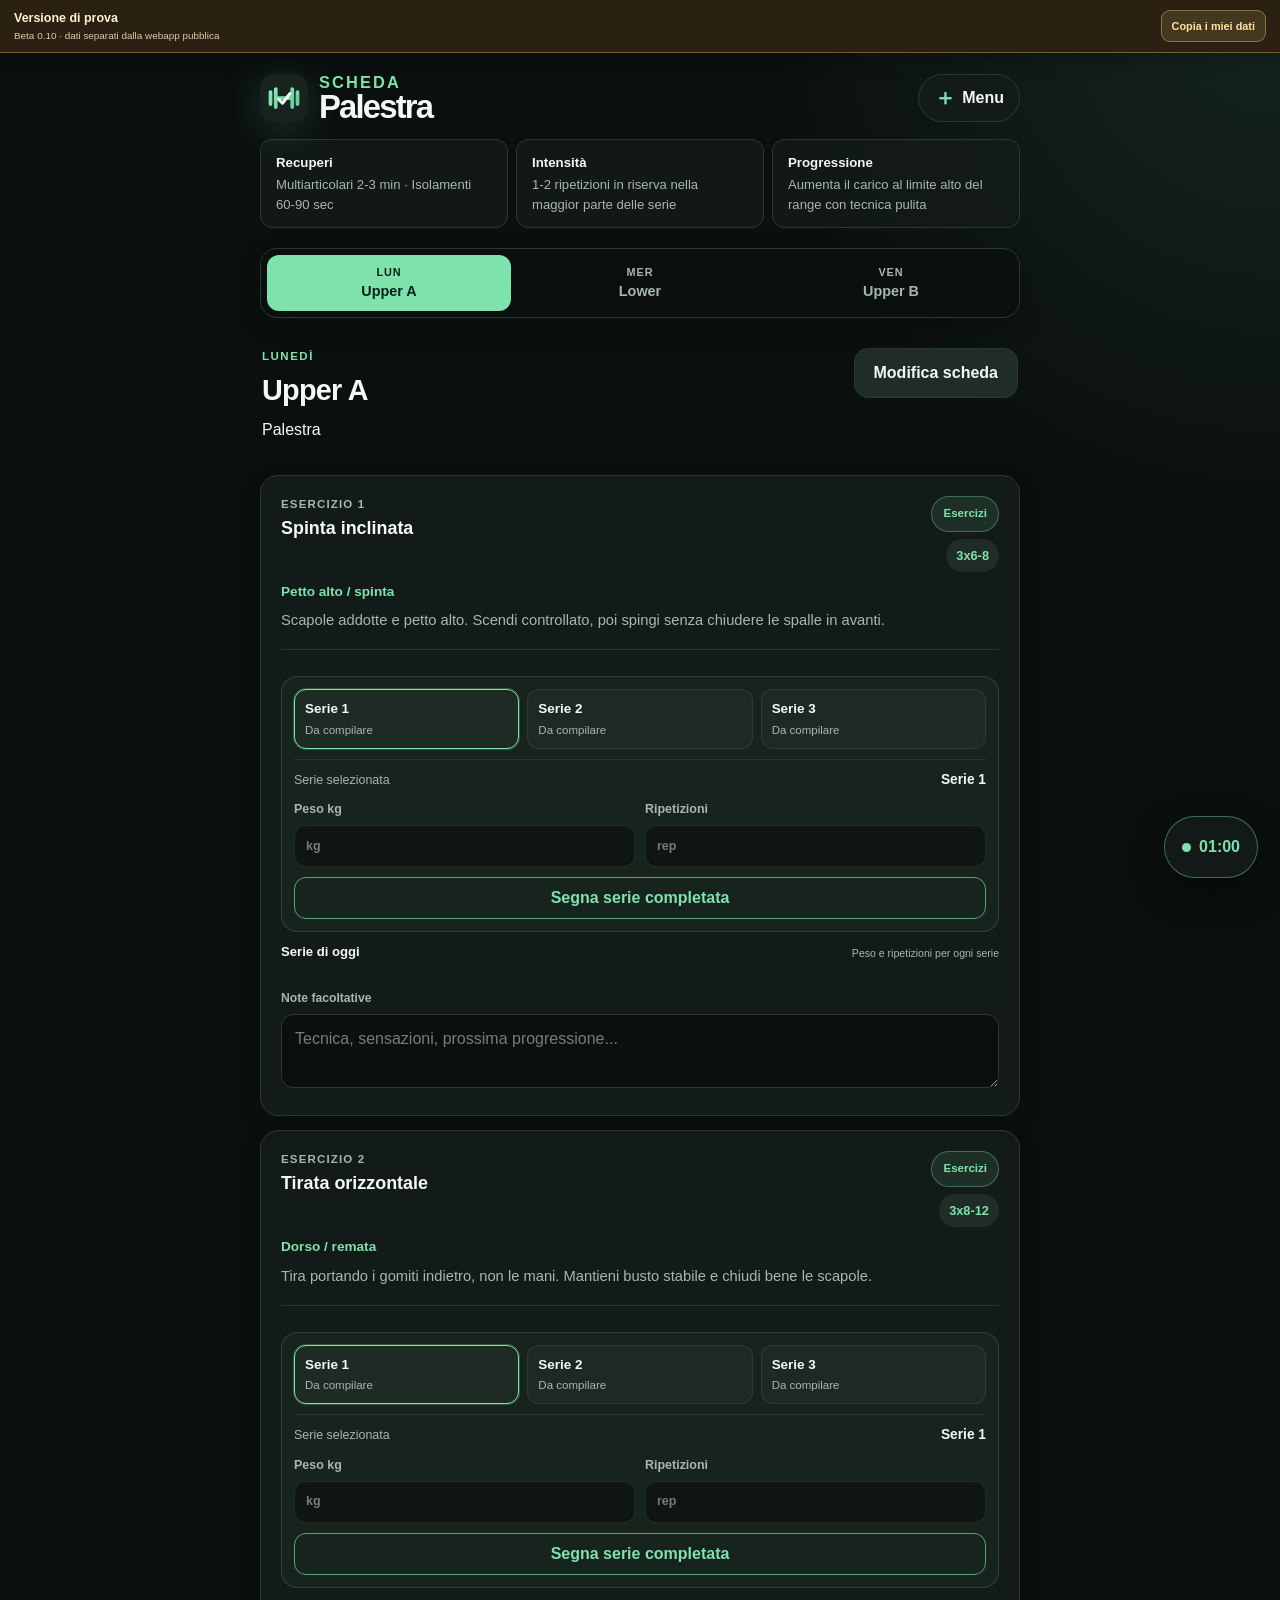
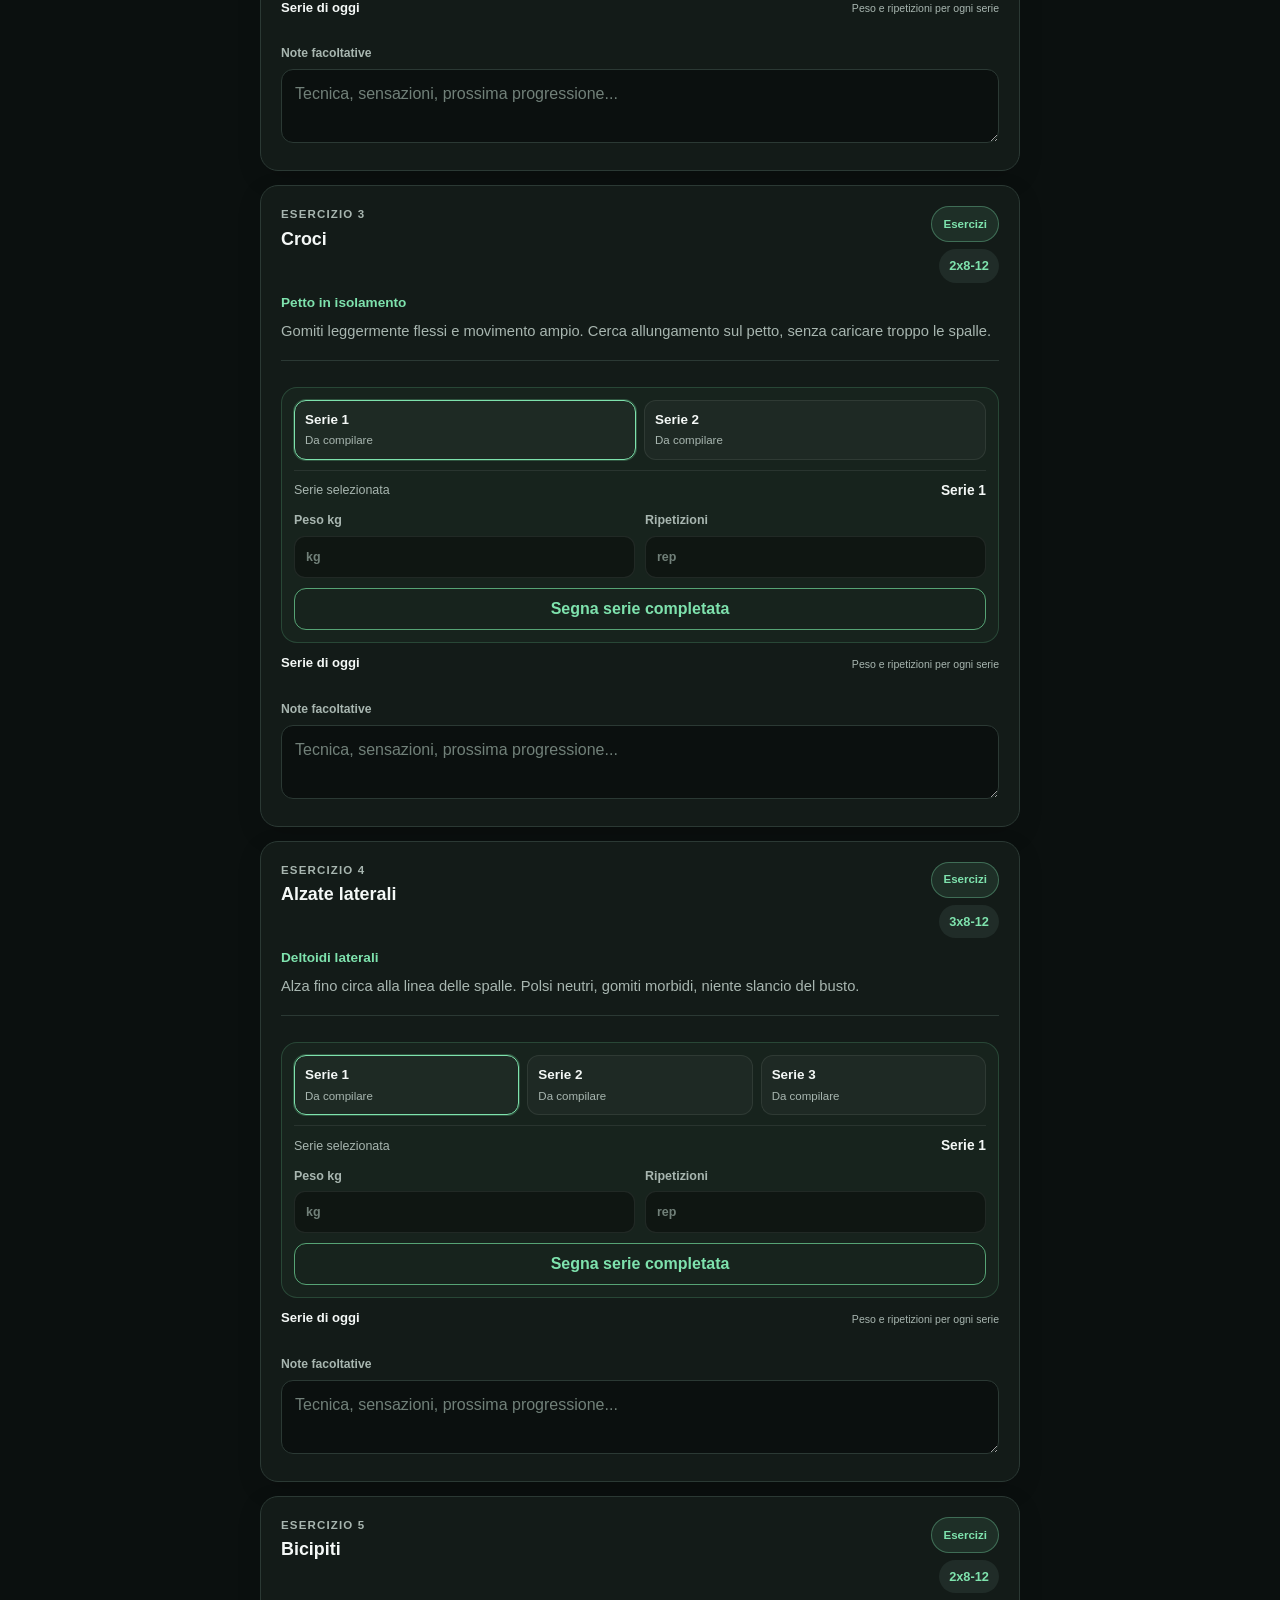
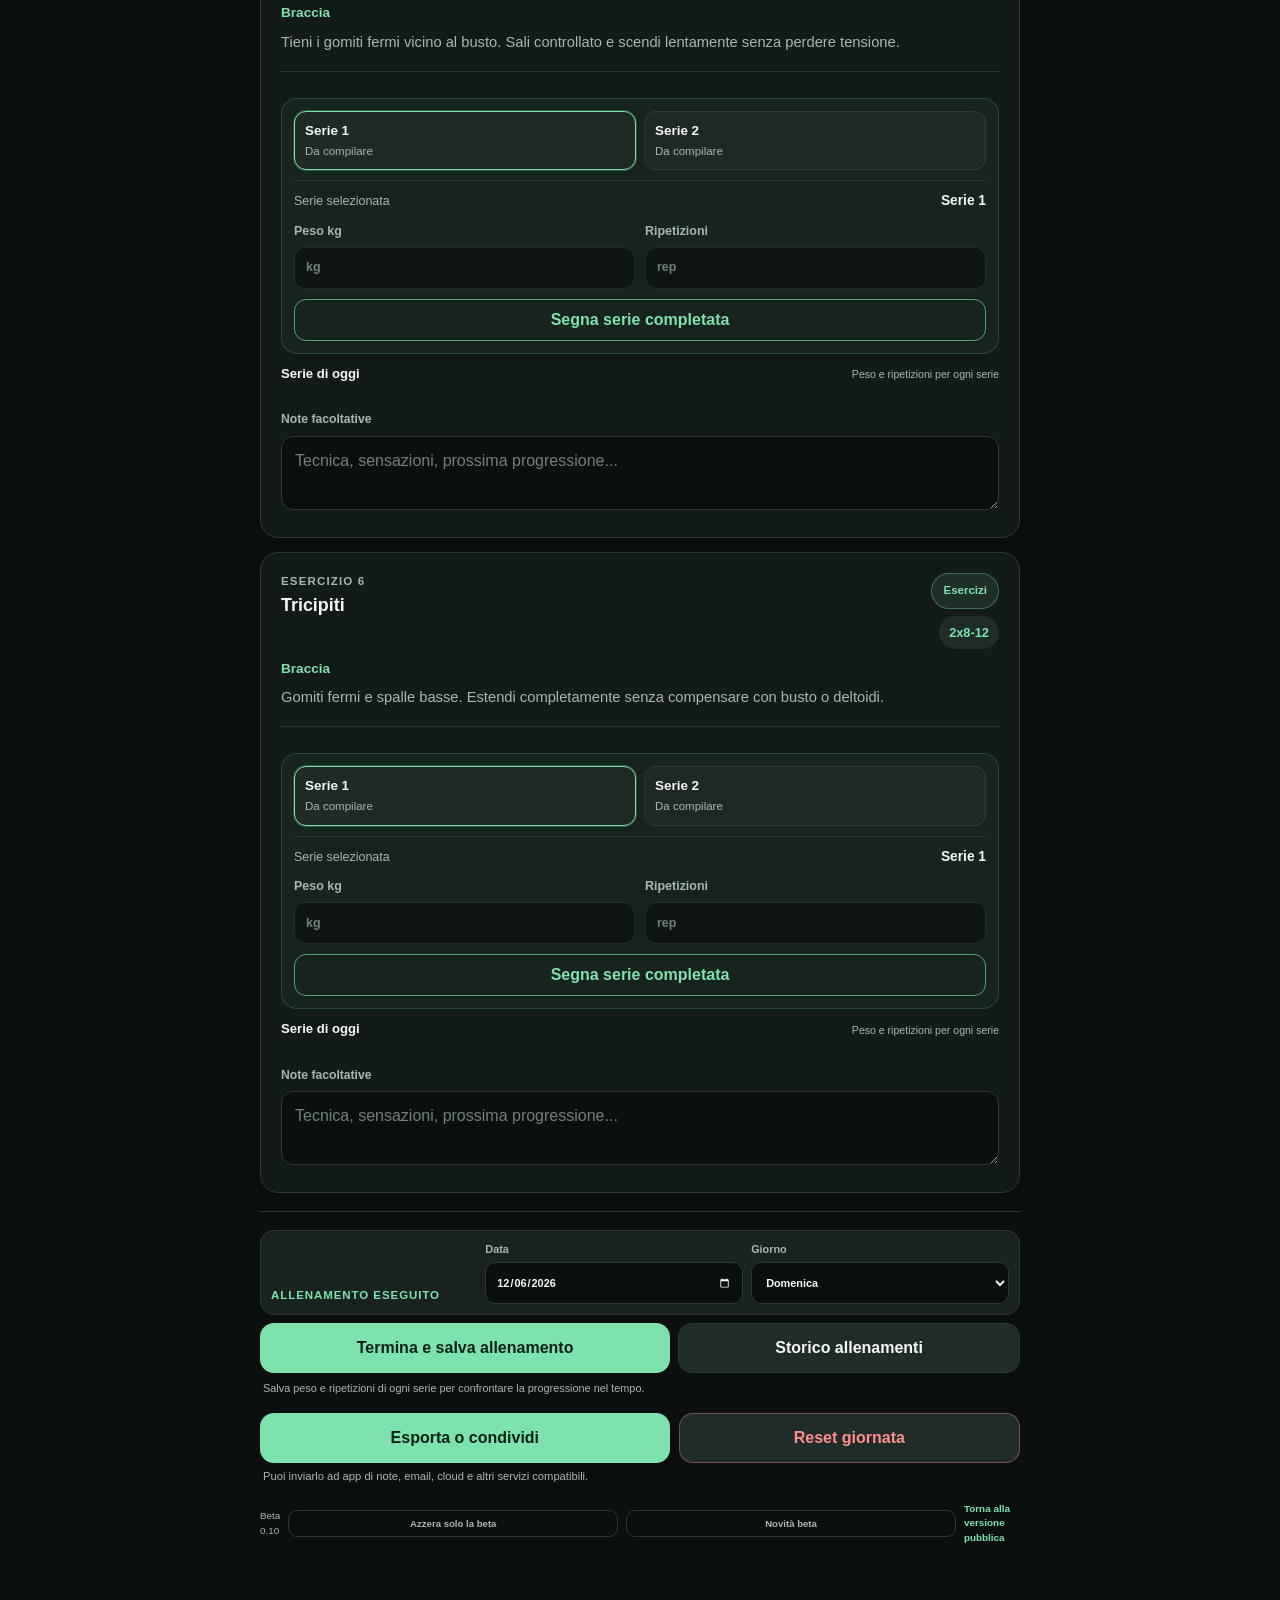
==== commit 46bd5ec1: "Refresh beta shell for accent picker" ====
--- a/beta/index.html
+++ b/beta/index.html
@@ -1 +1 @@
-<!doctype html><html lang="it"><head><meta charset="UTF-8"><meta http-equiv="Content-Security-Policy" content="script-src 'self'; object-src 'none'; base-uri 'self'"><base href="../"><meta name="viewport" content="width=device-width,initial-scale=1,viewport-fit=cover"><meta name="theme-color" content="#2a2112"><meta name="description" content="Versione sperimentale della scheda palestra."><title>Fitness Beta</title><link rel="manifest" href="manifest.webmanifest"><link rel="stylesheet" href="style.css"><style>.notification-status{margin:10px 2px 0;color:var(--muted);font-size:.72rem}.notification-status.is-enabled{color:var(--accent)}</style><script src="beta/storage-sandbox.js?v=1"></script></head><body><header class="app-header"><div><p class="eyebrow">Scheda palestra</p><h1>Upper / Lower</h1></div><button class="icon-button" id="openMenuButton" type="button" aria-label="Apri menu esercizi"><span aria-hidden="true">＋</span><span>Menu</span></button></header><main><section class="dashboard" aria-labelledby="dashboardTitle"><div><p class="eyebrow">Oggi</p><h2 id="dashboardTitle">Il tuo prossimo allenamento</h2><p id="recommendedWorkout" class="dashboard-copy"></p></div><button id="openRecommendedButton" class="primary-button" type="button">Apri scheda</button></section><section class="quick-notes" aria-label="Indicazioni rapide"><article><strong>Recuperi</strong><span>Multiarticolari 2-3 min · Isolamenti 60-90 sec</span></article><article><strong>Intensità</strong><span>1-2 ripetizioni in riserva nella maggior parte delle serie</span></article><article><strong>Progressione</strong><span>Aumenta il carico al limite alto del range con tecnica pulita</span></article></section><nav class="workout-tabs" aria-label="Giorni di allenamento"><button class="tab-button is-active" type="button" data-day="upperA"><span>Lun</span>Upper A</button><button class="tab-button" type="button" data-day="lower"><span>Mer</span>Lower</button><button class="tab-button" type="button" data-day="upperB"><span>Ven</span>Upper B</button></nav><section class="workout-heading"><div><p class="eyebrow" id="workoutWeekday"></p><h2 id="workoutTitle"></h2><p id="workoutSubtitle"></p></div><button id="resetDayButton" class="text-button danger-text" type="button">Reset giornata</button></section><section id="exerciseList" class="exercise-list" aria-live="polite"></section><section id="lowerRotationNote" class="rotation-note" hidden><strong>Lower alternato</strong><p>Settimana A: leg extension mono + abductor. Settimana B: sissy squat + adductor.</p></section></main><aside class="timer-panel" aria-labelledby="timerTitle"><div class="timer-topline"><div><p class="eyebrow">Recupero</p><h2 id="timerTitle">Timer pausa</h2></div><output id="timerDisplay" class="timer-display" aria-live="polite">01:00</output></div><div class="timer-presets" aria-label="Durata timer"><button class="is-selected" type="button" data-seconds="60">60s</button><button type="button" data-seconds="90">90s</button><button type="button" data-seconds="120">120s</button><button type="button" data-seconds="180">180s</button></div><div class="timer-actions"><button id="timerStartButton" class="primary-button" type="button">Avvia</button><button id="timerStopButton" class="secondary-button" type="button">Stop</button><button id="timerResetButton" class="secondary-button" type="button">Reset</button></div><p id="notificationStatus" class="notification-status">Avviando il timer puoi abilitare le notifiche di sistema.</p></aside><div id="menuOverlay" class="overlay" hidden><section class="menu-sheet" role="dialog" aria-modal="true" aria-labelledby="menuTitle"><div class="sheet-header"><div><p class="eyebrow">Personalizza</p><h2 id="menuTitle">Menu esercizi</h2></div><button id="closeMenuButton" class="close-button" type="button" aria-label="Chiudi menu">×</button></div><form id="customExerciseForm" class="exercise-form"><label>Nome esercizio<input name="name" type="text" required maxlength="60" placeholder="Es. Face pull"></label><div class="form-row"><label>Giorno<select name="day" required><option value="upperA">Upper A</option><option value="lower">Lower</option><option value="upperB">Upper B</option></select></label><label>Serie × rep<input name="setsReps" type="text" required maxlength="20" placeholder="3x10-12"></label></div><label>Focus<input name="focus" type="text" maxlength="80" placeholder="Muscolo o obiettivo"></label><label>Spiegazione<textarea name="description" rows="3" maxlength="240" placeholder="Indicazioni tecniche essenziali"></textarea></label><button class="primary-button full-width" type="submit">Aggiungi esercizio</button></form><div class="custom-list-heading"><h3>Esercizi personalizzati</h3><span id="customExerciseCount">0</span></div><div id="customExerciseList" class="custom-exercise-list"></div><div class="data-actions"><button id="resetAllButton" class="danger-button" type="button">Reset completo</button></div></section></div><template id="exerciseCardTemplate"><article class="exercise-card"><div class="exercise-card-header"><div><p class="exercise-number"></p><h3 class="exercise-name"></h3></div><span class="reps-badge"></span></div><p class="exercise-focus"></p><p class="exercise-description"></p><div class="exercise-fields"><label class="weight-field"><span>Peso usato</span><div class="input-with-unit"><input class="weight-input" type="number" min="0" step="0.5" inputmode="decimal" placeholder="0"><span>kg</span></div></label><fieldset class="sets-field"><legend>Serie completate</legend><div class="set-buttons"></div></fieldset></div><label class="notes-field"><span>Note facoltative</span><textarea class="notes-input" rows="2" maxlength="300" placeholder="Tecnica, sensazioni, prossima progressione..."></textarea></label><button class="delete-custom-button danger-text" type="button" hidden>Rimuovi esercizio</button></article></template><script src="app.js"></script><script src="enhancements.js"></script><script src="gif-fix.js"></script><script src="timer-ui.js?v=8"></script><script src="ios-shortcuts-timer.js?v=7"></script><script src="variants.js?v=3"></script><script src="catalog-detail.js?v=1"></script><script src="workout-editor.js?v=2"></script><script src="exercise-catalog.js?v=1"></script><script src="drag-fix.js?v=2"></script><script src="translator-core.js?v=1"></script><script src="language-settings.js?v=3"></script><script src="compact-edit-mode.js?v=7"></script><script src="universal-exercise-editor.js?v=1"></script><script src="dynamic-workout-days.js?v=1"></script><script src="catalog-performance.js?v=1"></script><script src="settings-order.js?v=1"></script><script src="beta/beta-shell.js?v=8"></script><script src="beta/workout-history.js?v=2"></script><script src="beta/history-polish.js?v=10"></script></body></html>+<!doctype html><html lang="it"><head><meta charset="UTF-8"><meta http-equiv="Content-Security-Policy" content="script-src 'self'; object-src 'none'; base-uri 'self'"><base href="../"><meta name="viewport" content="width=device-width,initial-scale=1,viewport-fit=cover"><meta name="theme-color" content="#2a2112"><meta name="description" content="Versione sperimentale della scheda palestra."><title>Fitness Beta</title><link rel="manifest" href="manifest.webmanifest"><link rel="stylesheet" href="style.css"><style>.notification-status{margin:10px 2px 0;color:var(--muted);font-size:.72rem}.notification-status.is-enabled{color:var(--accent)}</style><script src="beta/storage-sandbox.js?v=1"></script></head><body><header class="app-header"><div><p class="eyebrow">Scheda palestra</p><h1>Upper / Lower</h1></div><button class="icon-button" id="openMenuButton" type="button" aria-label="Apri menu esercizi"><span aria-hidden="true">＋</span><span>Menu</span></button></header><main><section class="dashboard" aria-labelledby="dashboardTitle"><div><p class="eyebrow">Oggi</p><h2 id="dashboardTitle">Il tuo prossimo allenamento</h2><p id="recommendedWorkout" class="dashboard-copy"></p></div><button id="openRecommendedButton" class="primary-button" type="button">Apri scheda</button></section><section class="quick-notes" aria-label="Indicazioni rapide"><article><strong>Recuperi</strong><span>Multiarticolari 2-3 min · Isolamenti 60-90 sec</span></article><article><strong>Intensità</strong><span>1-2 ripetizioni in riserva nella maggior parte delle serie</span></article><article><strong>Progressione</strong><span>Aumenta il carico al limite alto del range con tecnica pulita</span></article></section><nav class="workout-tabs" aria-label="Giorni di allenamento"><button class="tab-button is-active" type="button" data-day="upperA"><span>Lun</span>Upper A</button><button class="tab-button" type="button" data-day="lower"><span>Mer</span>Lower</button><button class="tab-button" type="button" data-day="upperB"><span>Ven</span>Upper B</button></nav><section class="workout-heading"><div><p class="eyebrow" id="workoutWeekday"></p><h2 id="workoutTitle"></h2><p id="workoutSubtitle"></p></div><button id="resetDayButton" class="text-button danger-text" type="button">Reset giornata</button></section><section id="exerciseList" class="exercise-list" aria-live="polite"></section><section id="lowerRotationNote" class="rotation-note" hidden><strong>Lower alternato</strong><p>Settimana A: leg extension mono + abductor. Settimana B: sissy squat + adductor.</p></section></main><aside class="timer-panel" aria-labelledby="timerTitle"><div class="timer-topline"><div><p class="eyebrow">Recupero</p><h2 id="timerTitle">Timer pausa</h2></div><output id="timerDisplay" class="timer-display" aria-live="polite">01:00</output></div><div class="timer-presets" aria-label="Durata timer"><button class="is-selected" type="button" data-seconds="60">60s</button><button type="button" data-seconds="90">90s</button><button type="button" data-seconds="120">120s</button><button type="button" data-seconds="180">180s</button></div><div class="timer-actions"><button id="timerStartButton" class="primary-button" type="button">Avvia</button><button id="timerStopButton" class="secondary-button" type="button">Stop</button><button id="timerResetButton" class="secondary-button" type="button">Reset</button></div><p id="notificationStatus" class="notification-status">Avviando il timer puoi abilitare le notifiche di sistema.</p></aside><div id="menuOverlay" class="overlay" hidden><section class="menu-sheet" role="dialog" aria-modal="true" aria-labelledby="menuTitle"><div class="sheet-header"><div><p class="eyebrow">Personalizza</p><h2 id="menuTitle">Menu esercizi</h2></div><button id="closeMenuButton" class="close-button" type="button" aria-label="Chiudi menu">×</button></div><form id="customExerciseForm" class="exercise-form"><label>Nome esercizio<input name="name" type="text" required maxlength="60" placeholder="Es. Face pull"></label><div class="form-row"><label>Giorno<select name="day" required><option value="upperA">Upper A</option><option value="lower">Lower</option><option value="upperB">Upper B</option></select></label><label>Serie × rep<input name="setsReps" type="text" required maxlength="20" placeholder="3x10-12"></label></div><label>Focus<input name="focus" type="text" maxlength="80" placeholder="Muscolo o obiettivo"></label><label>Spiegazione<textarea name="description" rows="3" maxlength="240" placeholder="Indicazioni tecniche essenziali"></textarea></label><button class="primary-button full-width" type="submit">Aggiungi esercizio</button></form><div class="custom-list-heading"><h3>Esercizi personalizzati</h3><span id="customExerciseCount">0</span></div><div id="customExerciseList" class="custom-exercise-list"></div><div class="data-actions"><button id="resetAllButton" class="danger-button" type="button">Reset completo</button></div></section></div><template id="exerciseCardTemplate"><article class="exercise-card"><div class="exercise-card-header"><div><p class="exercise-number"></p><h3 class="exercise-name"></h3></div><span class="reps-badge"></span></div><p class="exercise-focus"></p><p class="exercise-description"></p><div class="exercise-fields"><label class="weight-field"><span>Peso usato</span><div class="input-with-unit"><input class="weight-input" type="number" min="0" step="0.5" inputmode="decimal" placeholder="0"><span>kg</span></div></label><fieldset class="sets-field"><legend>Serie completate</legend><div class="set-buttons"></div></fieldset></div><label class="notes-field"><span>Note facoltative</span><textarea class="notes-input" rows="2" maxlength="300" placeholder="Tecnica, sensazioni, prossima progressione..."></textarea></label><button class="delete-custom-button danger-text" type="button" hidden>Rimuovi esercizio</button></article></template><script src="app.js"></script><script src="enhancements.js"></script><script src="gif-fix.js"></script><script src="timer-ui.js?v=8"></script><script src="ios-shortcuts-timer.js?v=7"></script><script src="variants.js?v=3"></script><script src="catalog-detail.js?v=1"></script><script src="workout-editor.js?v=2"></script><script src="exercise-catalog.js?v=1"></script><script src="drag-fix.js?v=2"></script><script src="translator-core.js?v=1"></script><script src="language-settings.js?v=3"></script><script src="compact-edit-mode.js?v=7"></script><script src="universal-exercise-editor.js?v=1"></script><script src="dynamic-workout-days.js?v=1"></script><script src="catalog-performance.js?v=1"></script><script src="settings-order.js?v=1"></script><script src="beta/beta-shell.js?v=9"></script><script src="beta/workout-history.js?v=2"></script><script src="beta/history-polish.js?v=10"></script></body></html>
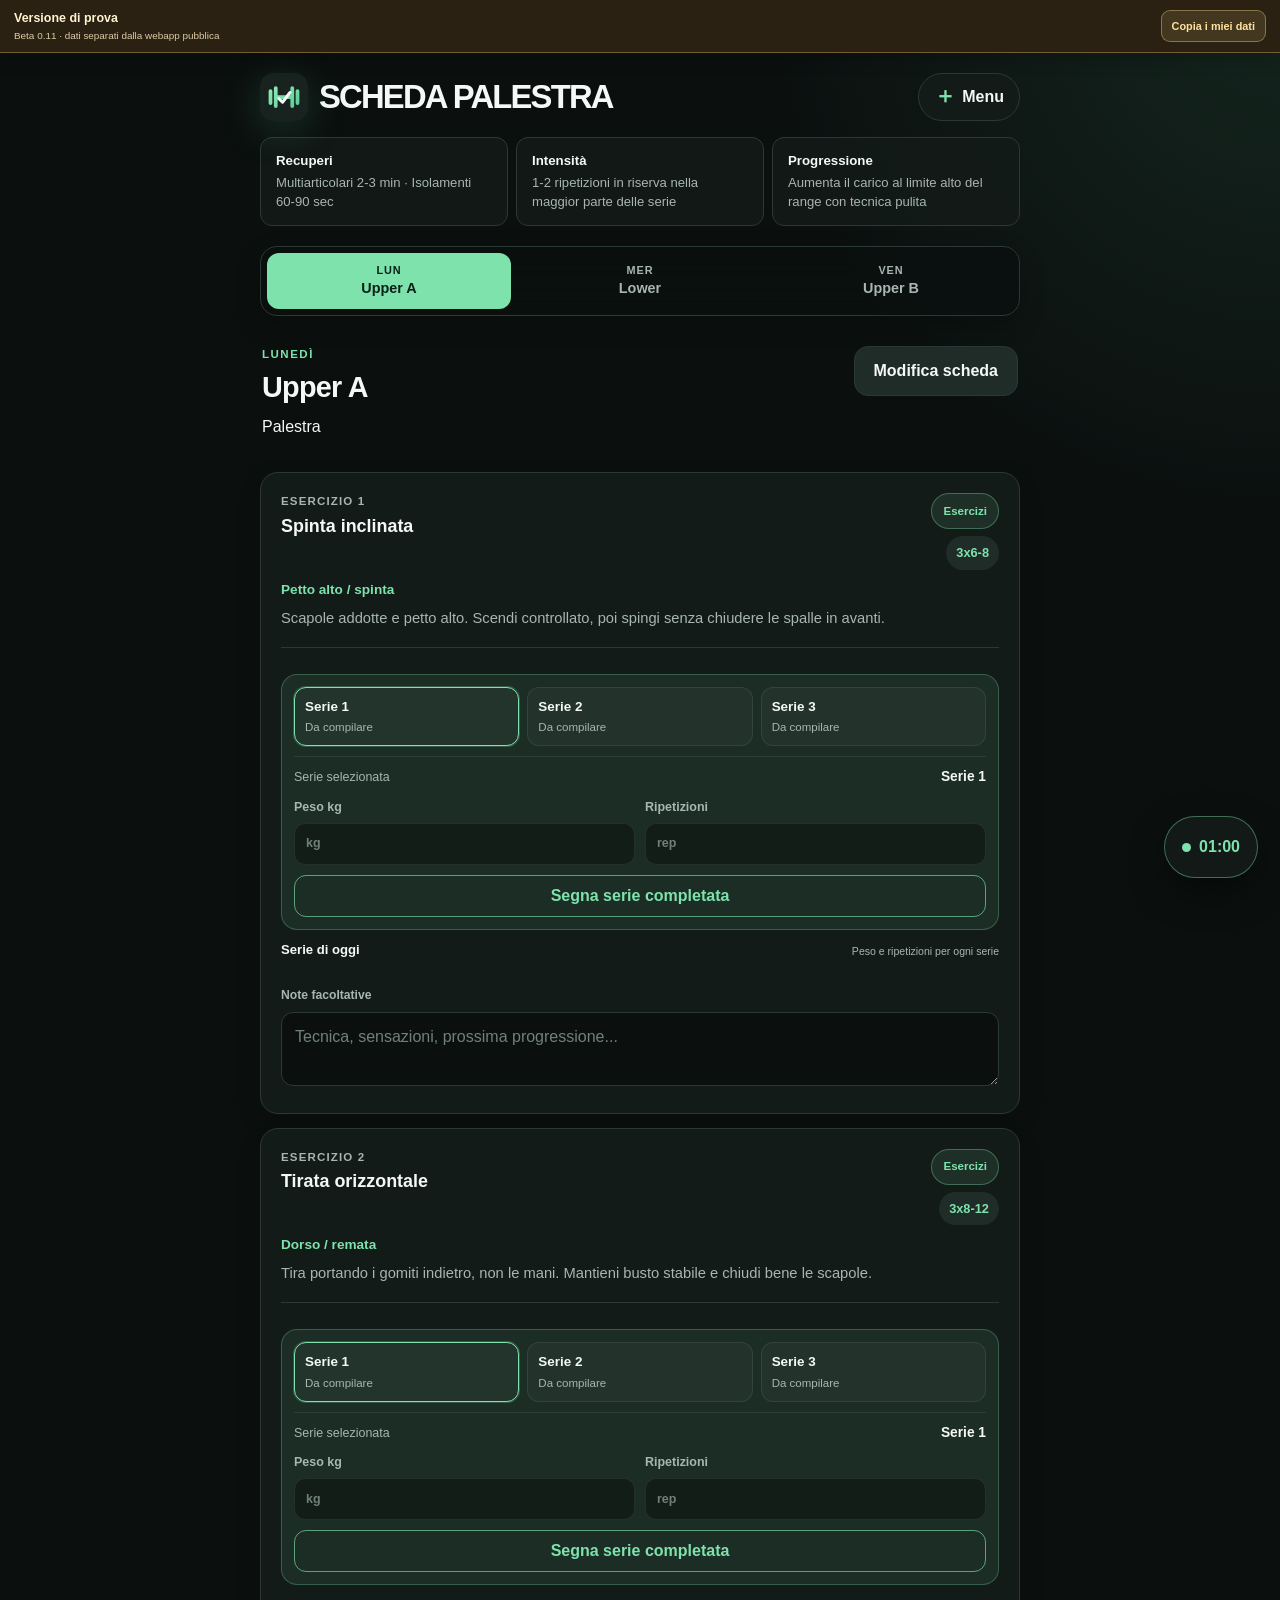
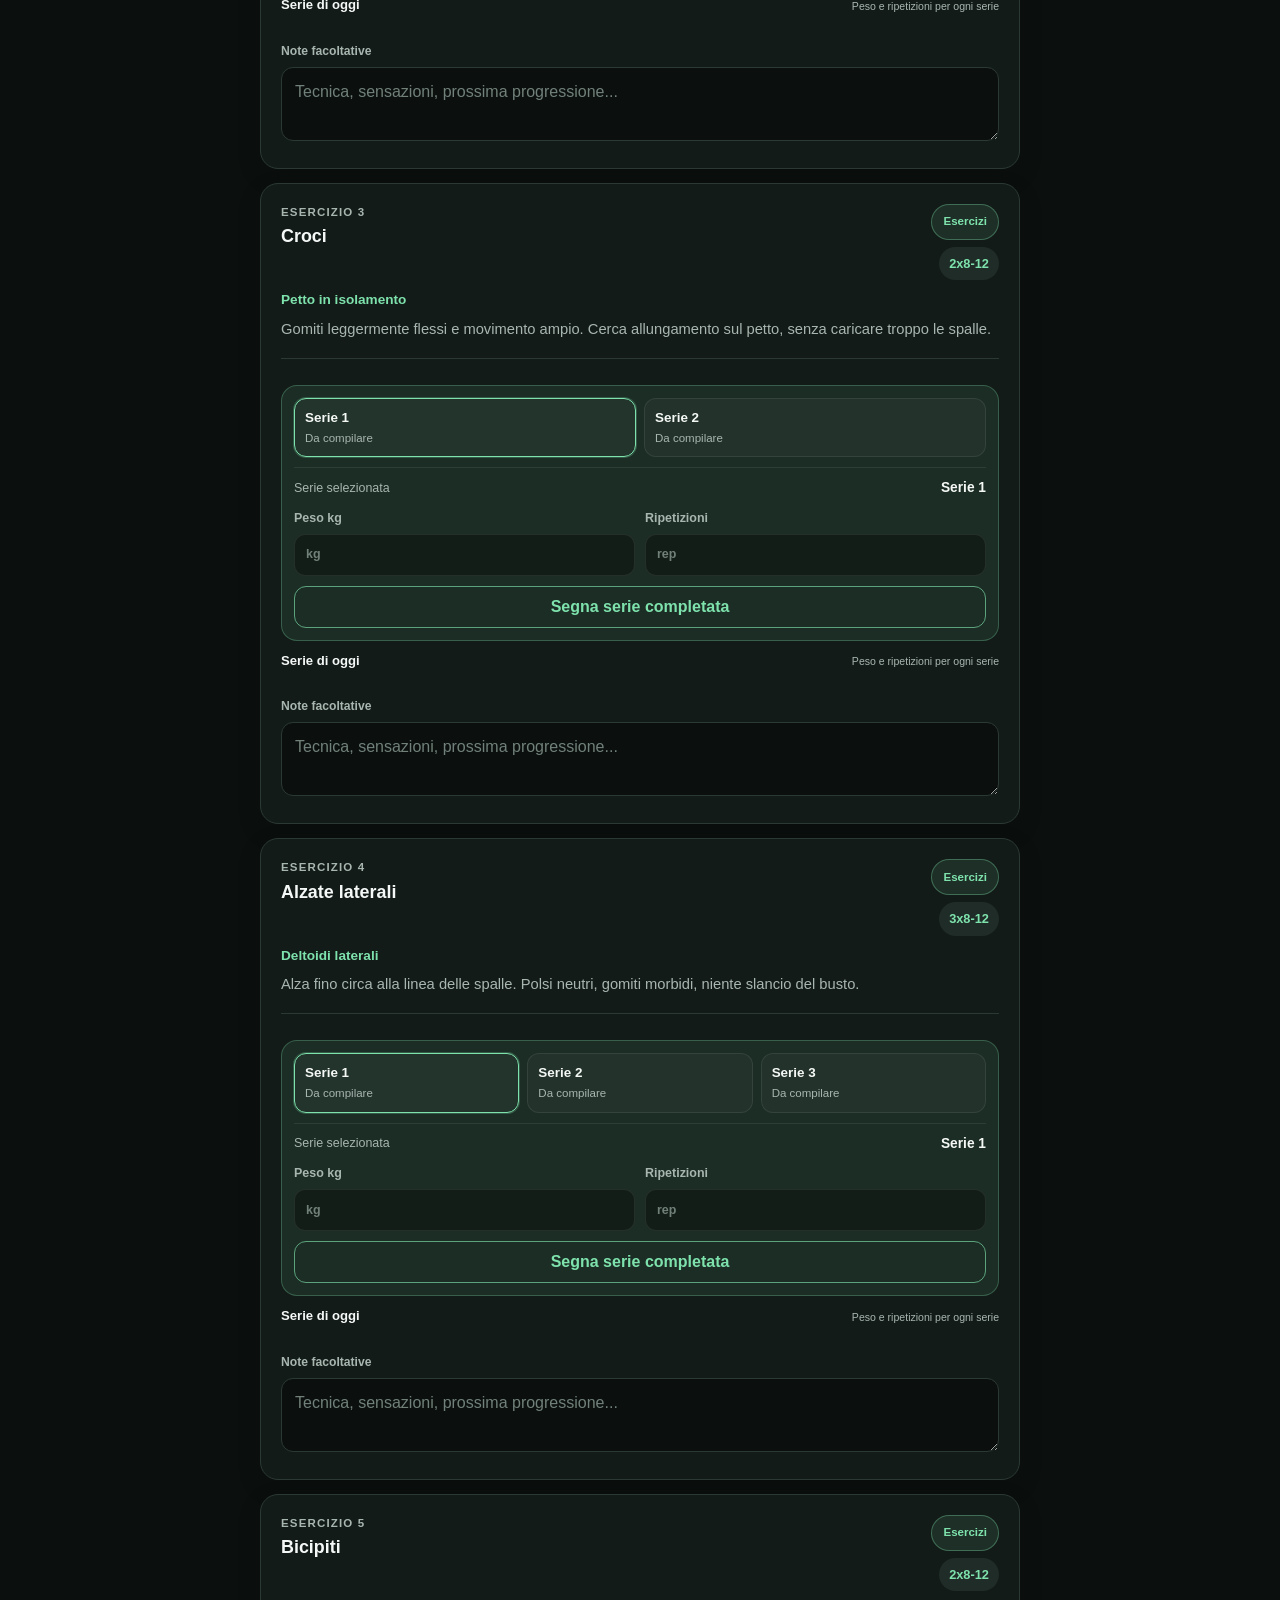
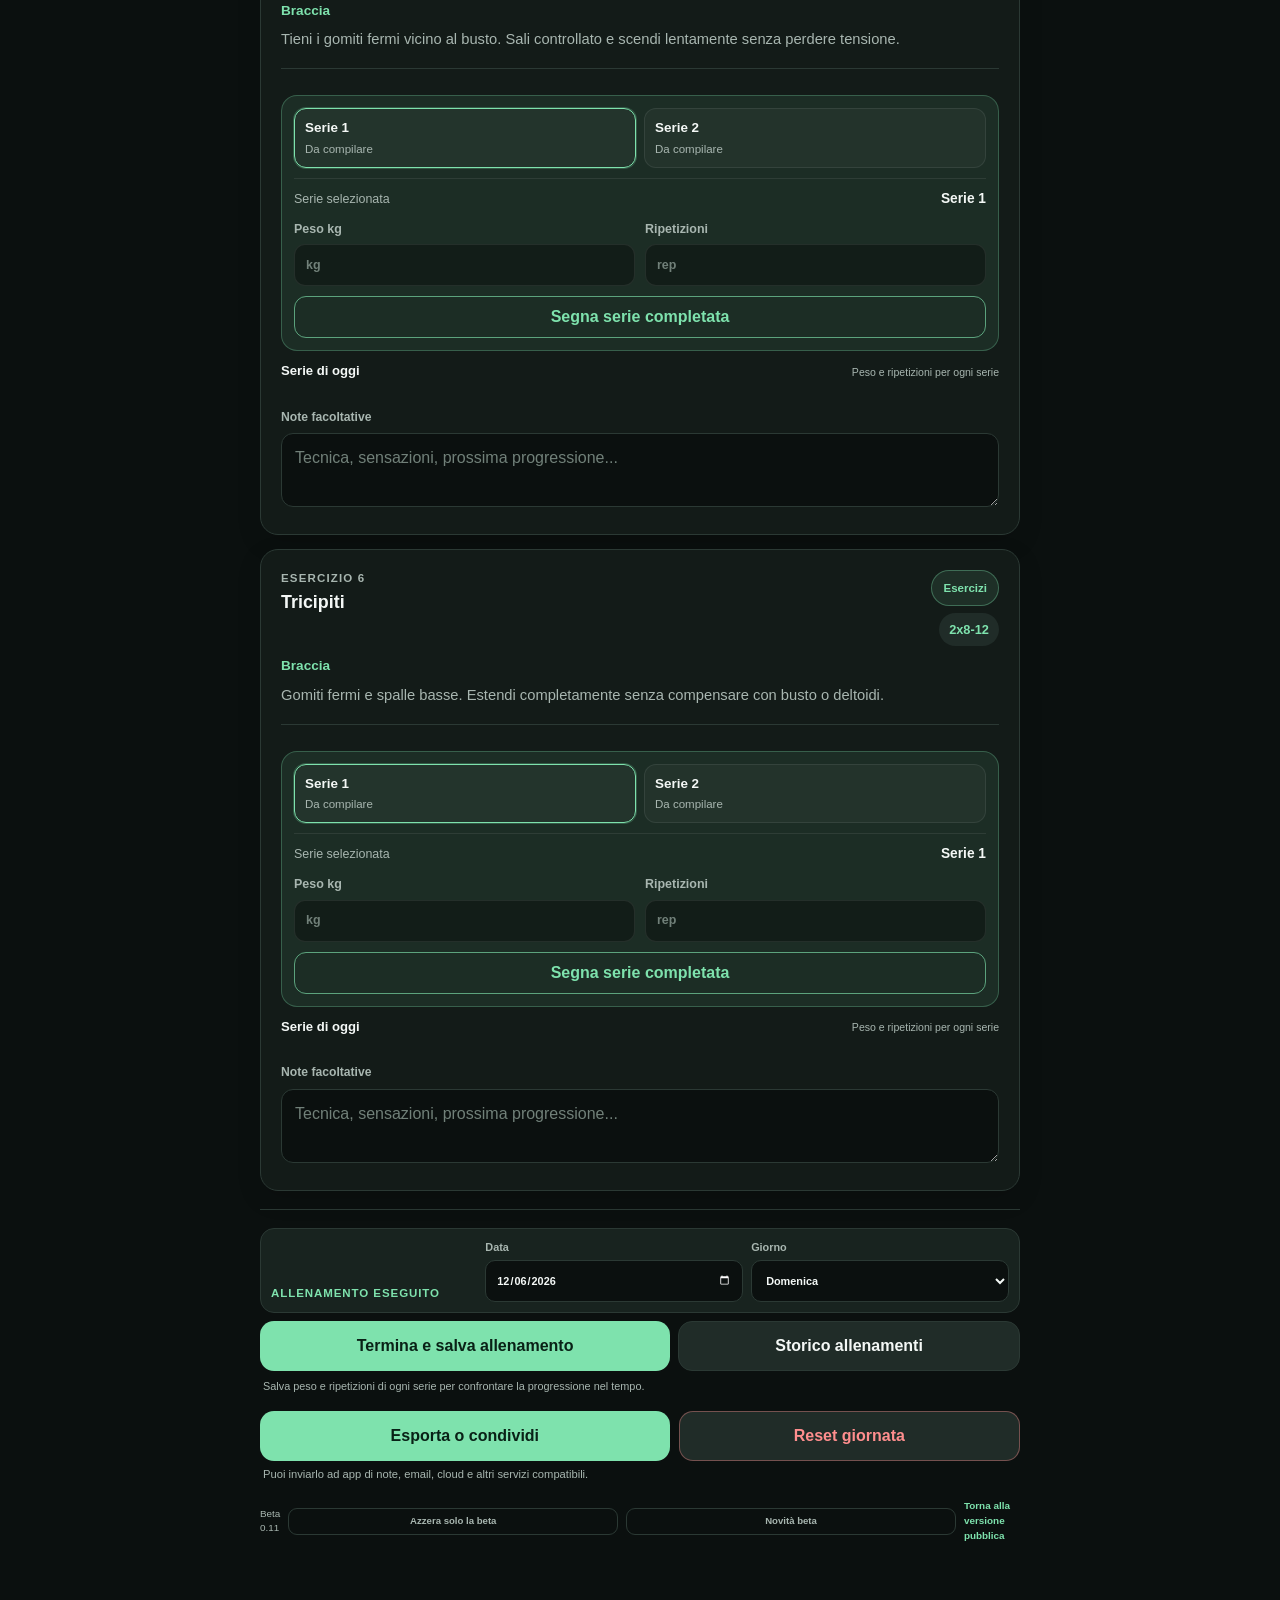
==== commit 55bc130d: "Refresh beta shell asset version" ====
--- a/beta/index.html
+++ b/beta/index.html
@@ -1 +1 @@
-<!doctype html><html lang="it"><head><meta charset="UTF-8"><meta http-equiv="Content-Security-Policy" content="script-src 'self'; object-src 'none'; base-uri 'self'"><base href="../"><meta name="viewport" content="width=device-width,initial-scale=1,viewport-fit=cover"><meta name="theme-color" content="#2a2112"><meta name="description" content="Versione sperimentale della scheda palestra."><title>Fitness Beta</title><link rel="manifest" href="manifest.webmanifest"><link rel="stylesheet" href="style.css"><style>.notification-status{margin:10px 2px 0;color:var(--muted);font-size:.72rem}.notification-status.is-enabled{color:var(--accent)}</style><script src="beta/storage-sandbox.js?v=1"></script></head><body><header class="app-header"><div><p class="eyebrow">Scheda palestra</p><h1>Upper / Lower</h1></div><button class="icon-button" id="openMenuButton" type="button" aria-label="Apri menu esercizi"><span aria-hidden="true">＋</span><span>Menu</span></button></header><main><section class="dashboard" aria-labelledby="dashboardTitle"><div><p class="eyebrow">Oggi</p><h2 id="dashboardTitle">Il tuo prossimo allenamento</h2><p id="recommendedWorkout" class="dashboard-copy"></p></div><button id="openRecommendedButton" class="primary-button" type="button">Apri scheda</button></section><section class="quick-notes" aria-label="Indicazioni rapide"><article><strong>Recuperi</strong><span>Multiarticolari 2-3 min · Isolamenti 60-90 sec</span></article><article><strong>Intensità</strong><span>1-2 ripetizioni in riserva nella maggior parte delle serie</span></article><article><strong>Progressione</strong><span>Aumenta il carico al limite alto del range con tecnica pulita</span></article></section><nav class="workout-tabs" aria-label="Giorni di allenamento"><button class="tab-button is-active" type="button" data-day="upperA"><span>Lun</span>Upper A</button><button class="tab-button" type="button" data-day="lower"><span>Mer</span>Lower</button><button class="tab-button" type="button" data-day="upperB"><span>Ven</span>Upper B</button></nav><section class="workout-heading"><div><p class="eyebrow" id="workoutWeekday"></p><h2 id="workoutTitle"></h2><p id="workoutSubtitle"></p></div><button id="resetDayButton" class="text-button danger-text" type="button">Reset giornata</button></section><section id="exerciseList" class="exercise-list" aria-live="polite"></section><section id="lowerRotationNote" class="rotation-note" hidden><strong>Lower alternato</strong><p>Settimana A: leg extension mono + abductor. Settimana B: sissy squat + adductor.</p></section></main><aside class="timer-panel" aria-labelledby="timerTitle"><div class="timer-topline"><div><p class="eyebrow">Recupero</p><h2 id="timerTitle">Timer pausa</h2></div><output id="timerDisplay" class="timer-display" aria-live="polite">01:00</output></div><div class="timer-presets" aria-label="Durata timer"><button class="is-selected" type="button" data-seconds="60">60s</button><button type="button" data-seconds="90">90s</button><button type="button" data-seconds="120">120s</button><button type="button" data-seconds="180">180s</button></div><div class="timer-actions"><button id="timerStartButton" class="primary-button" type="button">Avvia</button><button id="timerStopButton" class="secondary-button" type="button">Stop</button><button id="timerResetButton" class="secondary-button" type="button">Reset</button></div><p id="notificationStatus" class="notification-status">Avviando il timer puoi abilitare le notifiche di sistema.</p></aside><div id="menuOverlay" class="overlay" hidden><section class="menu-sheet" role="dialog" aria-modal="true" aria-labelledby="menuTitle"><div class="sheet-header"><div><p class="eyebrow">Personalizza</p><h2 id="menuTitle">Menu esercizi</h2></div><button id="closeMenuButton" class="close-button" type="button" aria-label="Chiudi menu">×</button></div><form id="customExerciseForm" class="exercise-form"><label>Nome esercizio<input name="name" type="text" required maxlength="60" placeholder="Es. Face pull"></label><div class="form-row"><label>Giorno<select name="day" required><option value="upperA">Upper A</option><option value="lower">Lower</option><option value="upperB">Upper B</option></select></label><label>Serie × rep<input name="setsReps" type="text" required maxlength="20" placeholder="3x10-12"></label></div><label>Focus<input name="focus" type="text" maxlength="80" placeholder="Muscolo o obiettivo"></label><label>Spiegazione<textarea name="description" rows="3" maxlength="240" placeholder="Indicazioni tecniche essenziali"></textarea></label><button class="primary-button full-width" type="submit">Aggiungi esercizio</button></form><div class="custom-list-heading"><h3>Esercizi personalizzati</h3><span id="customExerciseCount">0</span></div><div id="customExerciseList" class="custom-exercise-list"></div><div class="data-actions"><button id="resetAllButton" class="danger-button" type="button">Reset completo</button></div></section></div><template id="exerciseCardTemplate"><article class="exercise-card"><div class="exercise-card-header"><div><p class="exercise-number"></p><h3 class="exercise-name"></h3></div><span class="reps-badge"></span></div><p class="exercise-focus"></p><p class="exercise-description"></p><div class="exercise-fields"><label class="weight-field"><span>Peso usato</span><div class="input-with-unit"><input class="weight-input" type="number" min="0" step="0.5" inputmode="decimal" placeholder="0"><span>kg</span></div></label><fieldset class="sets-field"><legend>Serie completate</legend><div class="set-buttons"></div></fieldset></div><label class="notes-field"><span>Note facoltative</span><textarea class="notes-input" rows="2" maxlength="300" placeholder="Tecnica, sensazioni, prossima progressione..."></textarea></label><button class="delete-custom-button danger-text" type="button" hidden>Rimuovi esercizio</button></article></template><script src="app.js"></script><script src="enhancements.js"></script><script src="gif-fix.js"></script><script src="timer-ui.js?v=8"></script><script src="ios-shortcuts-timer.js?v=7"></script><script src="variants.js?v=3"></script><script src="catalog-detail.js?v=1"></script><script src="workout-editor.js?v=2"></script><script src="exercise-catalog.js?v=1"></script><script src="drag-fix.js?v=2"></script><script src="translator-core.js?v=1"></script><script src="language-settings.js?v=3"></script><script src="compact-edit-mode.js?v=7"></script><script src="universal-exercise-editor.js?v=1"></script><script src="dynamic-workout-days.js?v=1"></script><script src="catalog-performance.js?v=1"></script><script src="settings-order.js?v=1"></script><script src="beta/beta-shell.js?v=9"></script><script src="beta/workout-history.js?v=2"></script><script src="beta/history-polish.js?v=10"></script></body></html>+<!doctype html><html lang="it"><head><meta charset="UTF-8"><meta http-equiv="Content-Security-Policy" content="script-src 'self'; object-src 'none'; base-uri 'self'"><base href="../"><meta name="viewport" content="width=device-width,initial-scale=1,viewport-fit=cover"><meta name="theme-color" content="#2a2112"><meta name="description" content="Versione sperimentale della scheda palestra."><title>Fitness Beta</title><link rel="manifest" href="manifest.webmanifest"><link rel="stylesheet" href="style.css"><style>.notification-status{margin:10px 2px 0;color:var(--muted);font-size:.72rem}.notification-status.is-enabled{color:var(--accent)}</style><script src="beta/storage-sandbox.js?v=1"></script></head><body><header class="app-header"><div><p class="eyebrow">Scheda palestra</p><h1>Upper / Lower</h1></div><button class="icon-button" id="openMenuButton" type="button" aria-label="Apri menu esercizi"><span aria-hidden="true">＋</span><span>Menu</span></button></header><main><section class="dashboard" aria-labelledby="dashboardTitle"><div><p class="eyebrow">Oggi</p><h2 id="dashboardTitle">Il tuo prossimo allenamento</h2><p id="recommendedWorkout" class="dashboard-copy"></p></div><button id="openRecommendedButton" class="primary-button" type="button">Apri scheda</button></section><section class="quick-notes" aria-label="Indicazioni rapide"><article><strong>Recuperi</strong><span>Multiarticolari 2-3 min · Isolamenti 60-90 sec</span></article><article><strong>Intensità</strong><span>1-2 ripetizioni in riserva nella maggior parte delle serie</span></article><article><strong>Progressione</strong><span>Aumenta il carico al limite alto del range con tecnica pulita</span></article></section><nav class="workout-tabs" aria-label="Giorni di allenamento"><button class="tab-button is-active" type="button" data-day="upperA"><span>Lun</span>Upper A</button><button class="tab-button" type="button" data-day="lower"><span>Mer</span>Lower</button><button class="tab-button" type="button" data-day="upperB"><span>Ven</span>Upper B</button></nav><section class="workout-heading"><div><p class="eyebrow" id="workoutWeekday"></p><h2 id="workoutTitle"></h2><p id="workoutSubtitle"></p></div><button id="resetDayButton" class="text-button danger-text" type="button">Reset giornata</button></section><section id="exerciseList" class="exercise-list" aria-live="polite"></section><section id="lowerRotationNote" class="rotation-note" hidden><strong>Lower alternato</strong><p>Settimana A: leg extension mono + abductor. Settimana B: sissy squat + adductor.</p></section></main><aside class="timer-panel" aria-labelledby="timerTitle"><div class="timer-topline"><div><p class="eyebrow">Recupero</p><h2 id="timerTitle">Timer pausa</h2></div><output id="timerDisplay" class="timer-display" aria-live="polite">01:00</output></div><div class="timer-presets" aria-label="Durata timer"><button class="is-selected" type="button" data-seconds="60">60s</button><button type="button" data-seconds="90">90s</button><button type="button" data-seconds="120">120s</button><button type="button" data-seconds="180">180s</button></div><div class="timer-actions"><button id="timerStartButton" class="primary-button" type="button">Avvia</button><button id="timerStopButton" class="secondary-button" type="button">Stop</button><button id="timerResetButton" class="secondary-button" type="button">Reset</button></div><p id="notificationStatus" class="notification-status">Avviando il timer puoi abilitare le notifiche di sistema.</p></aside><div id="menuOverlay" class="overlay" hidden><section class="menu-sheet" role="dialog" aria-modal="true" aria-labelledby="menuTitle"><div class="sheet-header"><div><p class="eyebrow">Personalizza</p><h2 id="menuTitle">Menu esercizi</h2></div><button id="closeMenuButton" class="close-button" type="button" aria-label="Chiudi menu">×</button></div><form id="customExerciseForm" class="exercise-form"><label>Nome esercizio<input name="name" type="text" required maxlength="60" placeholder="Es. Face pull"></label><div class="form-row"><label>Giorno<select name="day" required><option value="upperA">Upper A</option><option value="lower">Lower</option><option value="upperB">Upper B</option></select></label><label>Serie × rep<input name="setsReps" type="text" required maxlength="20" placeholder="3x10-12"></label></div><label>Focus<input name="focus" type="text" maxlength="80" placeholder="Muscolo o obiettivo"></label><label>Spiegazione<textarea name="description" rows="3" maxlength="240" placeholder="Indicazioni tecniche essenziali"></textarea></label><button class="primary-button full-width" type="submit">Aggiungi esercizio</button></form><div class="custom-list-heading"><h3>Esercizi personalizzati</h3><span id="customExerciseCount">0</span></div><div id="customExerciseList" class="custom-exercise-list"></div><div class="data-actions"><button id="resetAllButton" class="danger-button" type="button">Reset completo</button></div></section></div><template id="exerciseCardTemplate"><article class="exercise-card"><div class="exercise-card-header"><div><p class="exercise-number"></p><h3 class="exercise-name"></h3></div><span class="reps-badge"></span></div><p class="exercise-focus"></p><p class="exercise-description"></p><div class="exercise-fields"><label class="weight-field"><span>Peso usato</span><div class="input-with-unit"><input class="weight-input" type="number" min="0" step="0.5" inputmode="decimal" placeholder="0"><span>kg</span></div></label><fieldset class="sets-field"><legend>Serie completate</legend><div class="set-buttons"></div></fieldset></div><label class="notes-field"><span>Note facoltative</span><textarea class="notes-input" rows="2" maxlength="300" placeholder="Tecnica, sensazioni, prossima progressione..."></textarea></label><button class="delete-custom-button danger-text" type="button" hidden>Rimuovi esercizio</button></article></template><script src="app.js"></script><script src="enhancements.js"></script><script src="gif-fix.js"></script><script src="timer-ui.js?v=8"></script><script src="ios-shortcuts-timer.js?v=7"></script><script src="variants.js?v=3"></script><script src="catalog-detail.js?v=1"></script><script src="workout-editor.js?v=2"></script><script src="exercise-catalog.js?v=1"></script><script src="drag-fix.js?v=2"></script><script src="translator-core.js?v=1"></script><script src="language-settings.js?v=3"></script><script src="compact-edit-mode.js?v=7"></script><script src="universal-exercise-editor.js?v=1"></script><script src="dynamic-workout-days.js?v=1"></script><script src="catalog-performance.js?v=1"></script><script src="settings-order.js?v=1"></script><script src="beta/beta-shell.js?v=10"></script><script src="beta/workout-history.js?v=2"></script><script src="beta/history-polish.js?v=10"></script></body></html>
